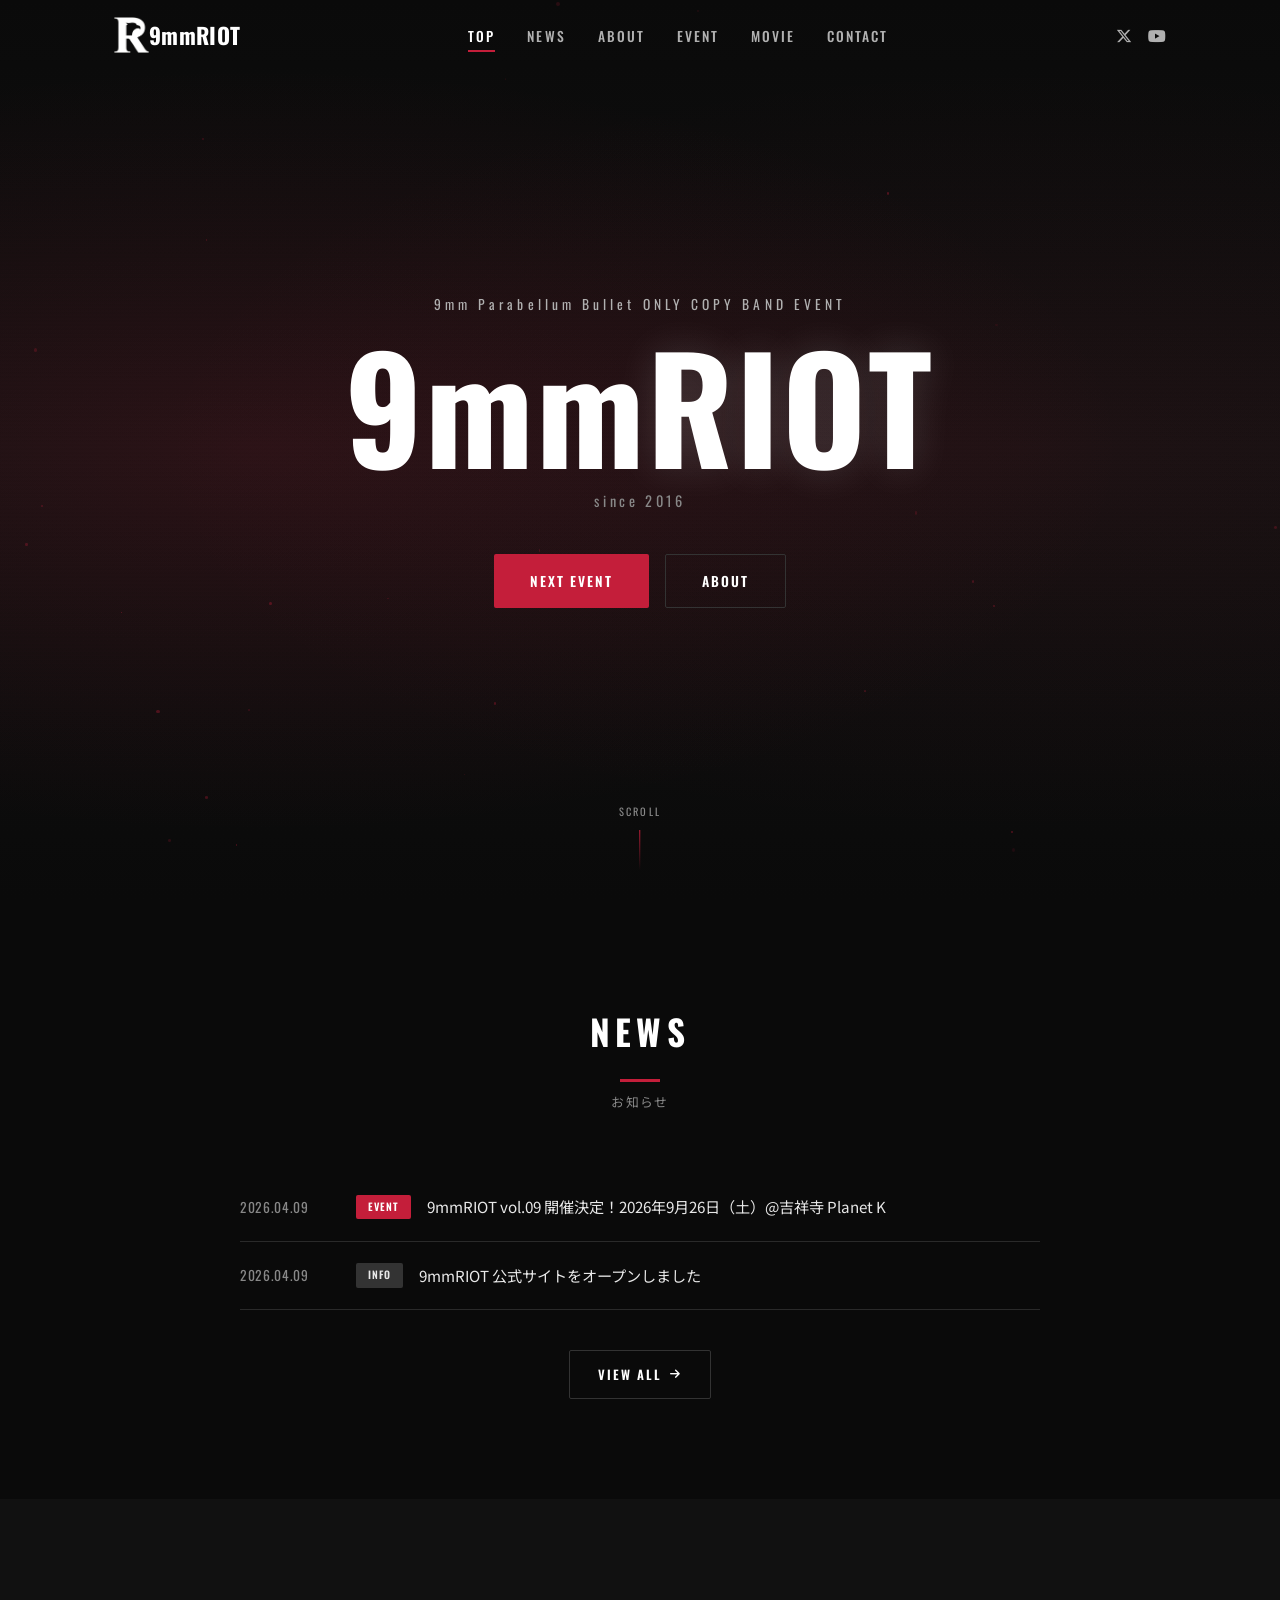
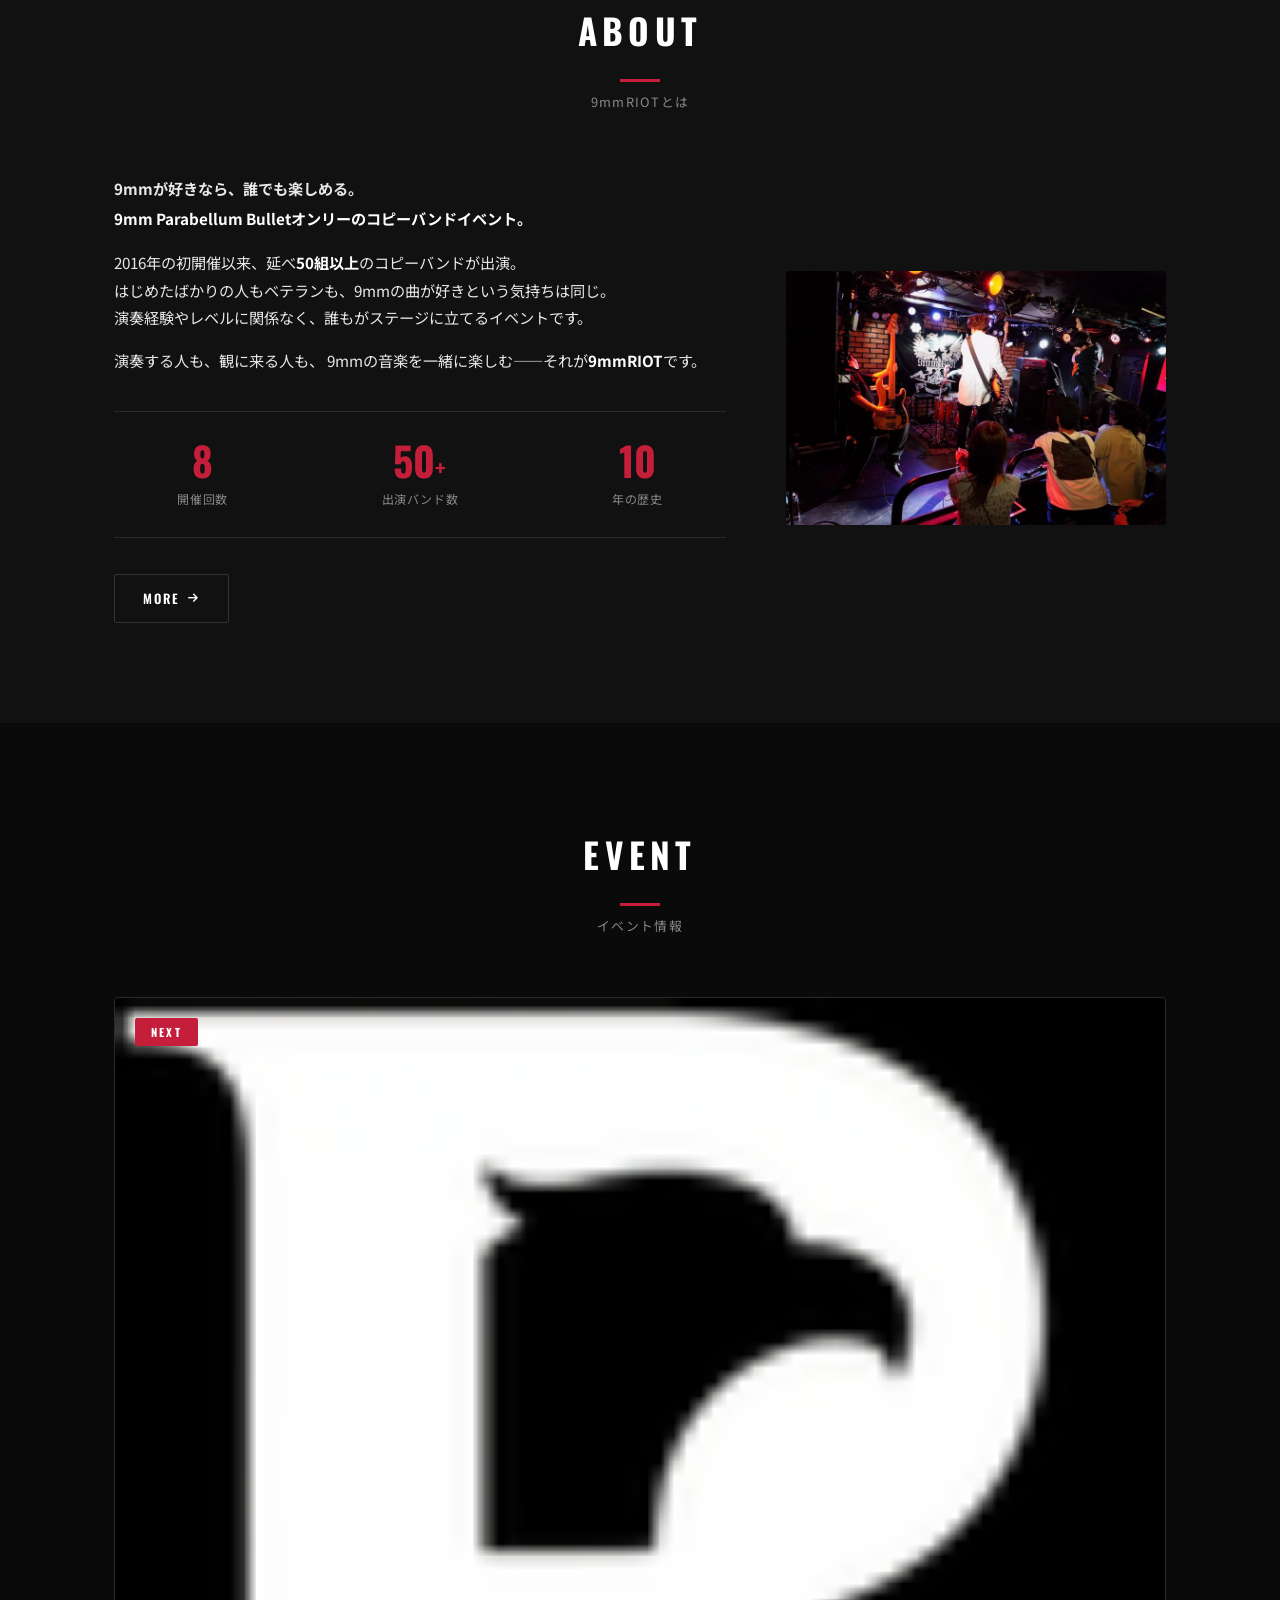
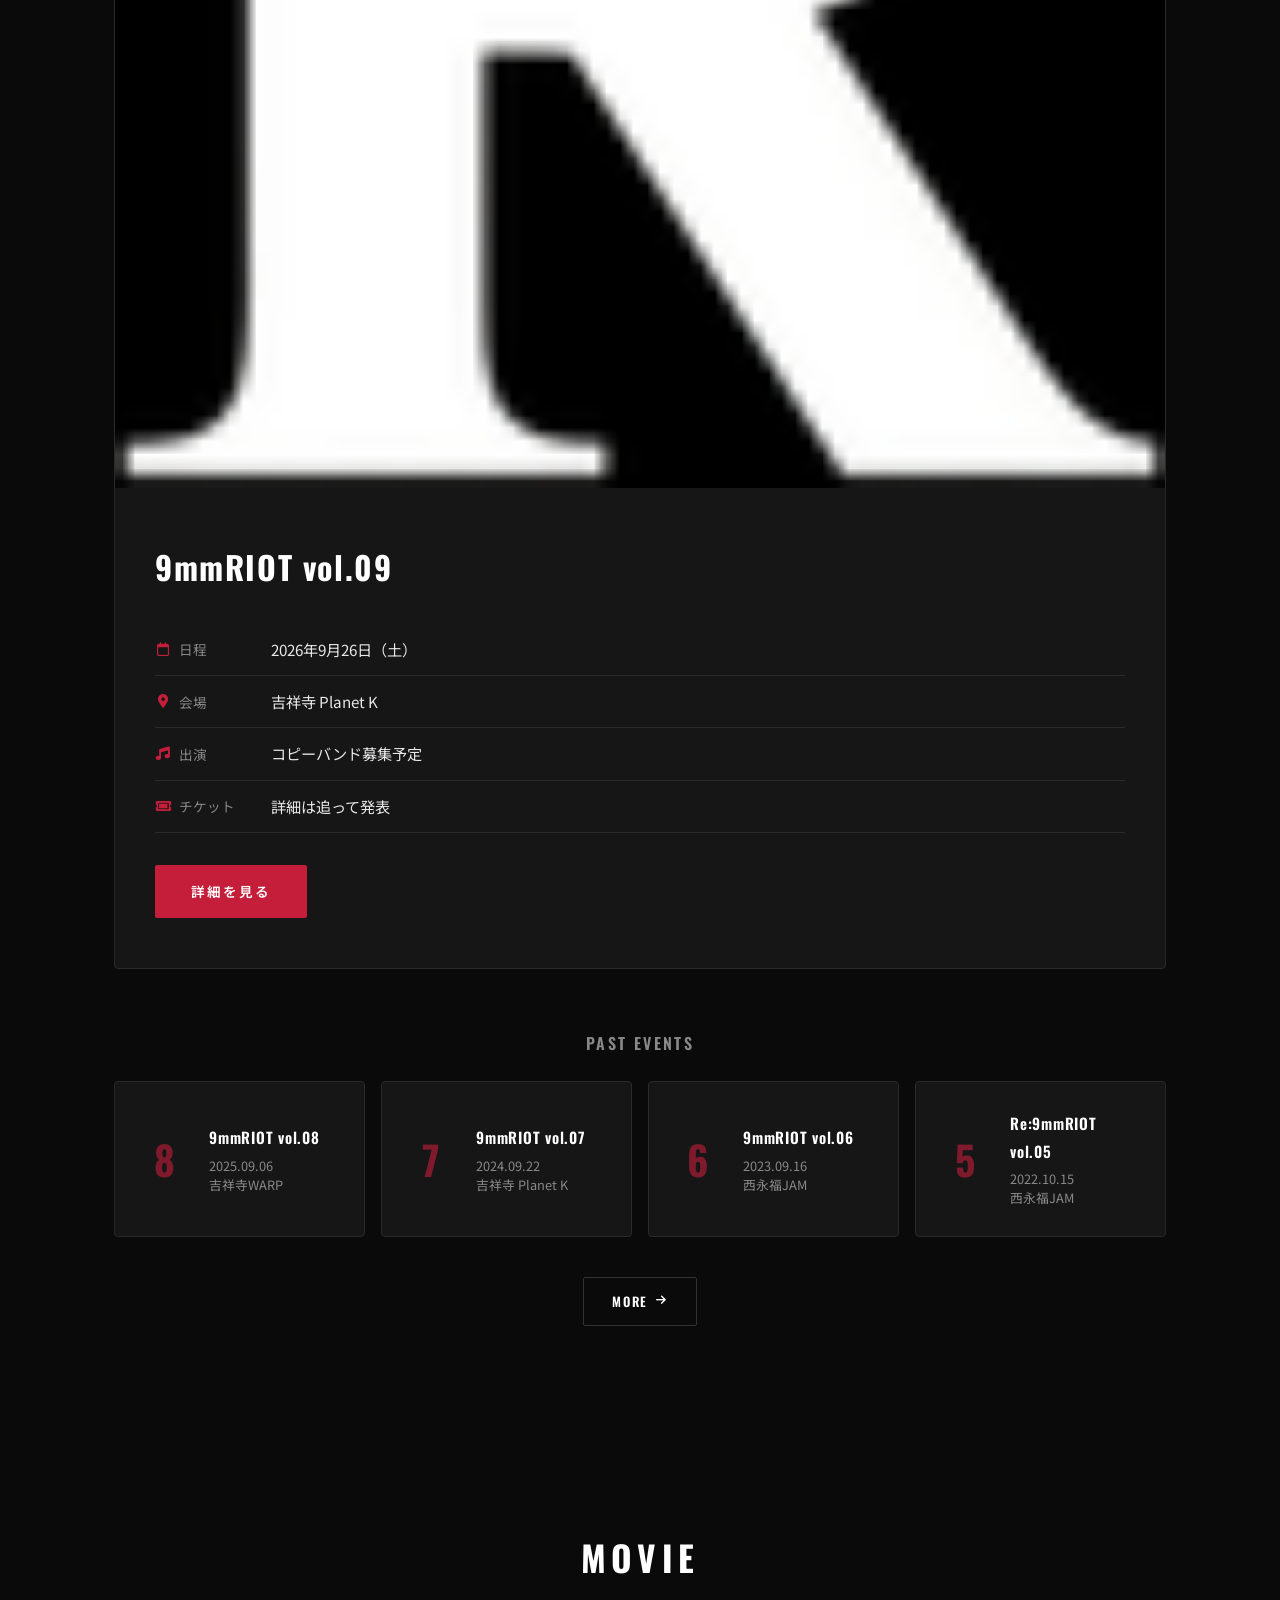
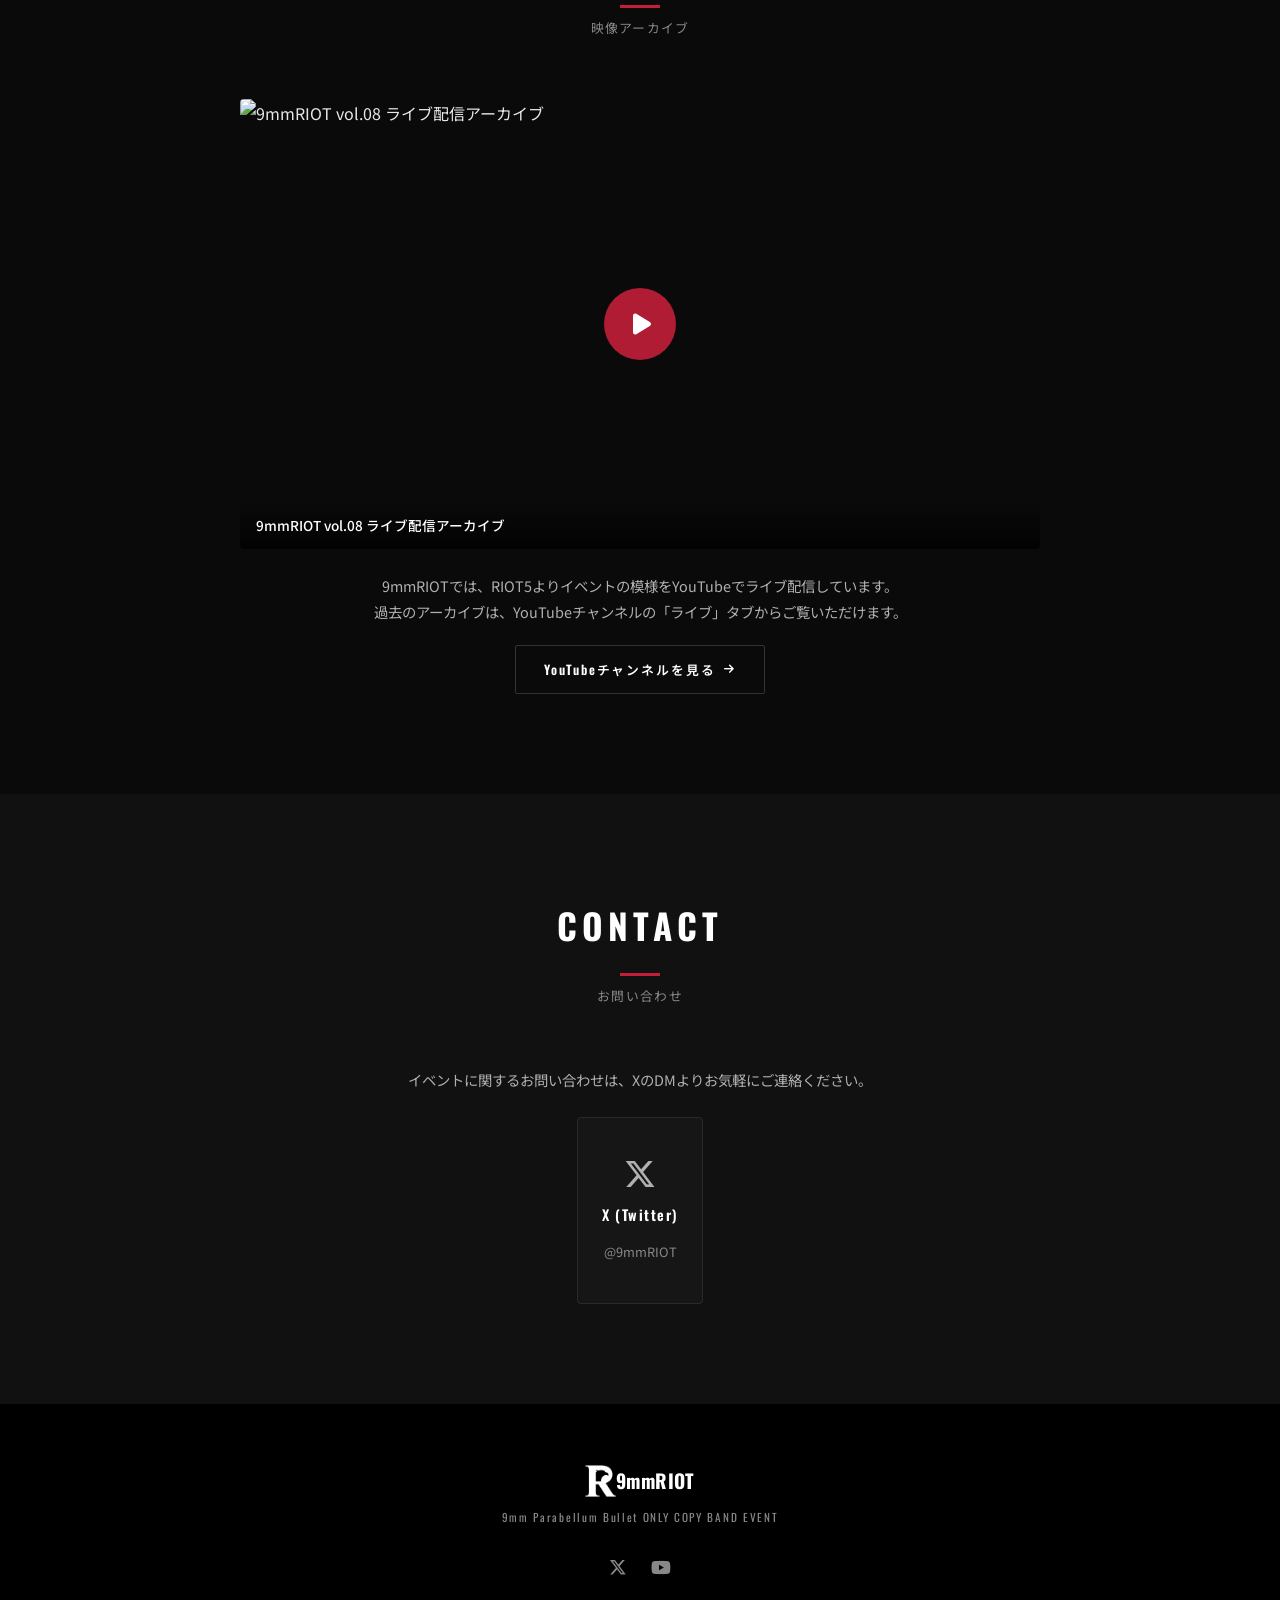
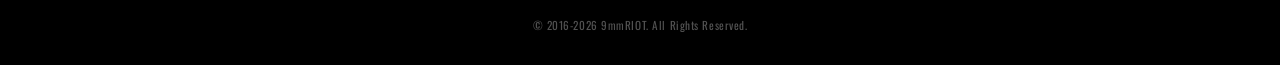
==== index.html @ 0c7cc7f4 "スマホ表示修正・テキスト修正 - フッター: スマホ時のサイズ縮小 - ABOUT: 「9mmが好きなら、誰でも楽しめる。」で常に改行 - MOVIE・CONTACT: スマホ時テキスト左寄せ - H" ====
<!DOCTYPE html>
<html lang="ja">
<head>
  <meta charset="UTF-8">
  <meta name="viewport" content="width=device-width, initial-scale=1.0">
  <title>9mmRIOT - 9mm Parabellum Bullet ONLY COPY BAND EVENT</title>
  <meta name="description" content="9mmRIOT - 9mm Parabellum Bulletオンリーのコピーバンドイベント。2016年より継続開催、延べ50組以上が出演。">
  <link rel="icon" href="favicon.svg" type="image/svg+xml">
  <link rel="icon" href="images/logo.png" type="image/png">
  <link rel="apple-touch-icon" href="images/logo.png">
  <link rel="preconnect" href="https://fonts.googleapis.com">
  <link rel="preconnect" href="https://fonts.gstatic.com" crossorigin>
  <link href="https://fonts.googleapis.com/css2?family=Noto+Sans+JP:wght@400;500;700;900&family=Oswald:wght@400;500;600;700&display=swap" rel="stylesheet">
  <link rel="stylesheet" href="https://cdnjs.cloudflare.com/ajax/libs/font-awesome/6.5.1/css/all.min.css">
  <link rel="stylesheet" href="CSS/style.css">
</head>
<body>

  <!-- ========== HEADER / NAVIGATION ========== -->
  <header class="site-header" id="header">
    <div class="header-inner">
      <a href="index.html" class="site-logo">
        <img src="images/logo.png" alt="9mmRIOT" class="logo-img">
        <span class="logo-text"><span class="logo-9mm">9mm</span><span class="logo-riot">RIOT</span></span>
      </a>
      <nav class="global-nav" id="globalNav">
        <ul class="nav-list">
          <li><a href="#hero" class="nav-link">TOP</a></li>
          <li><a href="pages/news.html" class="nav-link">NEWS</a></li>
          <li><a href="pages/about.html" class="nav-link">ABOUT</a></li>
          <li><a href="pages/event.html" class="nav-link">EVENT</a></li>
          <li><a href="#movie" class="nav-link">MOVIE</a></li>
          <li><a href="#contact" class="nav-link">CONTACT</a></li>
        </ul>
      </nav>
      <div class="header-sns">
        <a href="https://x.com/9mmRIOT" target="_blank" rel="noopener" aria-label="X (Twitter)"><i class="fa-brands fa-x-twitter"></i></a>
        <a href="https://www.youtube.com/channel/UCzkWViUs8ESkLUqMBKte0iw" target="_blank" rel="noopener" aria-label="YouTube"><i class="fa-brands fa-youtube"></i></a>
      </div>
      <button class="hamburger" id="hamburger" aria-label="メニューを開く">
        <span></span><span></span><span></span>
      </button>
    </div>
  </header>

  <!-- ========== HERO SECTION ========== -->
  <section class="hero" id="hero">
    <div class="hero-overlay"></div>
    <div class="hero-particles" id="heroParticles"></div>
    <div class="hero-content">
      <p class="hero-sub">9mm Parabellum Bullet ONLY COPY BAND EVENT</p>
      <h1 class="hero-title">
        <span class="hero-title-9mm">9mm</span><span class="hero-title-riot">RIOT</span>
      </h1>
      <p class="hero-since">since 2016</p>
      <div class="hero-cta">
        <a href="#event" class="btn btn-primary">NEXT EVENT</a>
        <a href="#about" class="btn btn-outline">ABOUT</a>
      </div>
    </div>
    <div class="hero-scroll">
      <span>SCROLL</span>
      <div class="hero-scroll-line"></div>
    </div>
  </section>

  <!-- ========== NEWS SECTION ========== -->
  <section class="section section-news" id="news">
    <div class="container">
      <div class="section-header">
        <h2 class="section-title" data-en="NEWS">NEWS</h2>
        <p class="section-subtitle">お知らせ</p>
      </div>
      <ul class="news-list" id="newsListTop">
        <!-- news.json から自動読み込み（最新3件）。fetch失敗時は以下のHTMLがそのまま表示される -->
        <li class="news-item is-visible" data-category="event">
          <span class="news-date">2026.04.09</span>
          <span class="news-tag tag-event">EVENT</span>
          <a href="pages/event.html" class="news-link">9mmRIOT vol.09 開催決定！2026年9月26日（土）@吉祥寺 Planet K</a>
        </li>
        <li class="news-item is-visible" data-category="info">
          <span class="news-date">2026.04.09</span>
          <span class="news-tag tag-info">INFO</span>
          <span class="news-link">9mmRIOT 公式サイトをオープンしました</span>
        </li>
      </ul>
      <div class="section-more">
        <a href="pages/news.html" class="btn btn-more">VIEW ALL <i class="fa-solid fa-arrow-right"></i></a>
      </div>
    </div>
  </section>

  <!-- ========== ABOUT SECTION ========== -->
  <section class="section section-about" id="about">
    <div class="container">
      <div class="section-header">
        <h2 class="section-title" data-en="ABOUT">ABOUT</h2>
        <p class="section-subtitle">9mmRIOTとは</p>
      </div>
      <div class="about-content" data-aos="fade-up">
        <div class="about-text">
          <p class="about-lead">
            9mmが好きなら、誰でも楽しめる。<br>
            <strong>9mm Parabellum Bulletオンリーのコピーバンドイベント。</strong>
          </p>
          <p>
            2016年の初開催以来、延べ<strong>50組以上</strong>のコピーバンドが出演。<br>
            はじめたばかりの人もベテランも、9mmの曲が好きという気持ちは同じ。<br>
            演奏経験やレベルに関係なく、誰もがステージに立てるイベントです。
          </p>
          <p>
            演奏する人も、観に来る人も、
            9mmの音楽を一緒に楽しむ——それが<strong>9mmRIOT</strong>です。
          </p>
          <div class="about-stats">
            <div class="stat-item">
              <div class="stat-value">
                <span class="stat-number" data-count="8">0</span>
              </div>
              <span class="stat-label">開催回数</span>
            </div>
            <div class="stat-item">
              <div class="stat-value">
                <span class="stat-number" data-count="50">0</span>
                <span class="stat-suffix">+</span>
              </div>
              <span class="stat-label">出演バンド数</span>
            </div>
            <div class="stat-item">
              <div class="stat-value">
                <span class="stat-number" data-count="10">0</span>
              </div>
              <span class="stat-label">年の歴史</span>
            </div>
          </div>
          <a href="pages/about.html" class="btn btn-more">MORE <i class="fa-solid fa-arrow-right"></i></a>
        </div>
        <div class="about-image">
          <img src="images/hero-photo.jpg" alt="9mmRIOT ライブ写真" style="width:100%; border-radius:2px;">
        </div>
      </div>
    </div>
  </section>

  <!-- ========== EVENT SECTION ========== -->
  <section class="section section-event" id="event">
    <div class="container">
      <div class="section-header">
        <h2 class="section-title" data-en="EVENT">EVENT</h2>
        <p class="section-subtitle">イベント情報</p>
      </div>

      <!-- NEXT EVENT Card -->
      <div class="event-card event-card-next" data-aos="fade-up">
        <div class="event-card-badge">NEXT</div>
        <div class="event-card-inner">
          <div class="event-card-visual">
            <!-- フライヤー完成後に riot9-flyer.jpg を差し替え -->
            <img src="images/flyers/riot9-flyer.jpg" alt="9mmRIOT vol.09 フライヤー" class="event-card-flyer-img">
          </div>
          <div class="event-card-info">
            <h3 class="event-card-title">9mmRIOT vol.09</h3>
            <dl class="event-card-meta">
              <div class="meta-row">
                <dt><i class="fa-regular fa-calendar"></i> 日程</dt>
                <dd>2026年9月26日（土）</dd>
              </div>
              <div class="meta-row">
                <dt><i class="fa-solid fa-location-dot"></i> 会場</dt>
                <dd>吉祥寺 Planet K</dd>
              </div>
              <div class="meta-row">
                <dt><i class="fa-solid fa-music"></i> 出演</dt>
                <dd>コピーバンド募集予定</dd>
              </div>
              <div class="meta-row">
                <dt><i class="fa-solid fa-ticket"></i> チケット</dt>
                <dd>詳細は追って発表</dd>
              </div>
            </dl>
            <a href="pages/event.html" class="btn btn-primary">詳細を見る</a>
          </div>
        </div>
      </div>

      <!-- PAST EVENTS -->
      <h3 class="past-events-heading">PAST EVENTS</h3>
      <div class="past-events-grid">
        <a href="pages/riot8.html" class="past-event-card" data-aos="fade-up" data-aos-delay="0">
          <div class="past-event-number">8</div>
          <div class="past-event-info">
            <h4>9mmRIOT vol.08</h4>
            <p class="past-event-date">2025.09.06</p>
            <p class="past-event-venue">吉祥寺WARP</p>
          </div>
        </a>
        <a href="pages/riot7.html" class="past-event-card" data-aos="fade-up" data-aos-delay="100">
          <div class="past-event-number">7</div>
          <div class="past-event-info">
            <h4>9mmRIOT vol.07</h4>
            <p class="past-event-date">2024.09.22</p>
            <p class="past-event-venue">吉祥寺 Planet K</p>
          </div>
        </a>
        <a href="pages/riot6.html" class="past-event-card" data-aos="fade-up" data-aos-delay="200">
          <div class="past-event-number">6</div>
          <div class="past-event-info">
            <h4>9mmRIOT vol.06</h4>
            <p class="past-event-date">2023.09.16</p>
            <p class="past-event-venue">西永福JAM</p>
          </div>
        </a>
        <a href="pages/riot5.html" class="past-event-card" data-aos="fade-up" data-aos-delay="300">
          <div class="past-event-number">5</div>
          <div class="past-event-info">
            <h4>Re:9mmRIOT vol.05</h4>
            <p class="past-event-date">2022.10.15</p>
            <p class="past-event-venue">西永福JAM</p>
          </div>
        </a>
      </div>
      <div class="section-more">
        <a href="pages/event.html" class="btn btn-more">MORE <i class="fa-solid fa-arrow-right"></i></a>
      </div>
    </div>
  </section>

  <!-- ========== MOVIE SECTION ========== -->
  <section class="section section-movie" id="movie">
    <div class="container">
      <div class="section-header">
        <h2 class="section-title" data-en="MOVIE">MOVIE</h2>
        <p class="section-subtitle">映像アーカイブ</p>
      </div>
      <div class="movie-content" data-aos="fade-up">
        <div class="movie-embed">
          <a href="https://www.youtube.com/watch?v=ZXG1sieyGQA" target="_blank" rel="noopener" class="movie-thumbnail-link">
            <img src="https://img.youtube.com/vi/ZXG1sieyGQA/maxresdefault.jpg" alt="9mmRIOT vol.08 ライブ配信アーカイブ" class="movie-thumbnail-img">
            <div class="movie-play-btn"><i class="fa-solid fa-play"></i></div>
            <span class="movie-thumbnail-title">9mmRIOT vol.08 ライブ配信アーカイブ</span>
          </a>
        </div>
        <div class="movie-description">
          <p>9mmRIOTでは、RIOT5よりイベントの模様をYouTubeでライブ配信しています。<br>
          過去のアーカイブは、YouTubeチャンネルの「ライブ」タブからご覧いただけます。</p>
          <a href="https://www.youtube.com/channel/UCzkWViUs8ESkLUqMBKte0iw" target="_blank" rel="noopener" class="btn btn-more">
            YouTubeチャンネルを見る <i class="fa-solid fa-arrow-right"></i>
          </a>
        </div>
      </div>
    </div>
  </section>

  <!-- ========== CONTACT SECTION ========== -->
  <section class="section section-contact" id="contact">
    <div class="container">
      <div class="section-header">
        <h2 class="section-title" data-en="CONTACT">CONTACT</h2>
        <p class="section-subtitle">お問い合わせ</p>
      </div>
      <div class="contact-content" data-aos="fade-up">
        <p class="contact-description">イベントに関するお問い合わせは、XのDMよりお気軽にご連絡ください。</p>
        <div class="contact-sns-links">
          <a href="https://x.com/9mmRIOT" target="_blank" rel="noopener" class="contact-sns-card">
            <i class="fa-brands fa-x-twitter"></i>
            <span class="contact-sns-name">X (Twitter)</span>
            <span class="contact-sns-id">@9mmRIOT</span>
          </a>
        </div>
      </div>
    </div>
  </section>

  <!-- ========== FOOTER ========== -->
  <footer class="site-footer">
    <div class="footer-inner">
      <div class="footer-logo">
        <img src="images/logo.png" alt="9mmRIOT" class="logo-img">
        <span class="logo-text"><span class="logo-9mm">9mm</span><span class="logo-riot">RIOT</span></span>
      </div>
      <p class="footer-desc">9mm Parabellum Bullet ONLY COPY BAND EVENT</p>
      <div class="footer-sns">
        <a href="https://x.com/9mmRIOT" target="_blank" rel="noopener" aria-label="X (Twitter)"><i class="fa-brands fa-x-twitter"></i></a>
        <a href="https://www.youtube.com/channel/UCzkWViUs8ESkLUqMBKte0iw" target="_blank" rel="noopener" aria-label="YouTube"><i class="fa-brands fa-youtube"></i></a>
      </div>
      <p class="footer-copy">&copy; 2016-2026 9mmRIOT. All Rights Reserved.</p>
    </div>
  </footer>

  <!-- Back to Top -->
  <a href="#hero" class="back-to-top" id="backToTop" aria-label="ページトップへ戻る">
    <i class="fa-solid fa-angle-up"></i>
  </a>

  <script src="JS/main.js"></script>
</body>
</html>
---- CSS/style.css ----
/* ============================================================
   9mmRIOT - Official Website Stylesheet
   Design: Dark rock aesthetic with red accents
   Reference: 9mm.jp (clean, professional band site)
   ============================================================ */

/* ---------- CSS Custom Properties ---------- */
:root {
  /* Colors */
  --color-bg: #0a0a0a;
  --color-bg-section: #111111;
  --color-bg-alt: #1a1a1a;
  --color-bg-card: #161616;
  --color-text: #e8e8e8;
  --color-text-muted: #b0b0b0;
  --color-text-dim: #888888;
  --color-white: #ffffff;
  --color-black: #000000;
  --color-accent: #c41e3a;
  --color-accent-hover: #e02040;
  --color-accent-dark: #8b1528;
  --color-border: #2a2a2a;
  --color-border-light: #333333;

  /* Typography */
  --font-ja: 'Noto Sans JP', 'Hiragino Kaku Gothic ProN', 'Yu Gothic', sans-serif;
  --font-en: 'Oswald', 'Noto Sans JP', sans-serif;

  /* Spacing */
  --section-padding: 100px;
  --container-width: 1100px;

  /* Transitions */
  --transition-fast: 0.2s ease;
  --transition-base: 0.3s ease;
  --transition-slow: 0.6s ease;

  /* Header */
  --header-height: 70px;
}

/* ---------- Reset & Base ---------- */
*,
*::before,
*::after {
  margin: 0;
  padding: 0;
  box-sizing: border-box;
}

html {
  scroll-behavior: smooth;
  font-size: 16px;
  -webkit-text-size-adjust: 100%;
}

body {
  font-family: var(--font-ja);
  background-color: var(--color-bg);
  color: var(--color-text);
  line-height: 1.8;
  overflow-x: hidden;
  -webkit-font-smoothing: antialiased;
  -moz-osx-font-smoothing: grayscale;
  opacity: 0;
  transition: opacity 0.15s ease;
}

body.is-loaded {
  opacity: 1;
}

a {
  color: inherit;
  text-decoration: none;
  transition: color var(--transition-fast);
}

img {
  max-width: 100%;
  height: auto;
  vertical-align: middle;
}

ul, ol {
  list-style: none;
}

.container {
  max-width: var(--container-width);
  margin: 0 auto;
  padding: 0 24px;
}

.pc-only {
  display: inline;
}

/* ---------- Selection ---------- */
::selection {
  background-color: var(--color-accent);
  color: var(--color-white);
}

/* ---------- Scrollbar ---------- */
::-webkit-scrollbar {
  width: 8px;
}
::-webkit-scrollbar-track {
  background: var(--color-bg);
}
::-webkit-scrollbar-thumb {
  background: var(--color-border-light);
  border-radius: 4px;
}
::-webkit-scrollbar-thumb:hover {
  background: var(--color-accent);
}

/* ============================================================
   HEADER
   ============================================================ */
.site-header {
  position: fixed;
  top: 0;
  left: 0;
  width: 100%;
  height: var(--header-height);
  z-index: 1000;
  transition: background-color var(--transition-base), box-shadow var(--transition-base);
}

.site-header.scrolled {
  background-color: rgba(10, 10, 10, 0.95);
  backdrop-filter: blur(10px);
  box-shadow: 0 1px 20px rgba(0, 0, 0, 0.5);
}

.header-inner {
  max-width: var(--container-width);
  margin: 0 auto;
  padding: 0 24px;
  height: 100%;
  display: flex;
  align-items: center;
  justify-content: space-between;
}

/* Logo */
.site-logo {
  display: flex;
  align-items: center;
  gap: 0;
  z-index: 1001;
}

.logo-text {
  font-family: var(--font-en);
  font-size: 1.4rem;
  font-weight: 700;
  letter-spacing: 0.02em;
  display: flex;
  align-items: baseline;
}

.logo-9mm {
  color: var(--color-white);
}

.logo-riot {
  color: var(--color-white);
  font-weight: 900;
}

.logo-img {
  height: 36px;
  width: auto;
  display: block;
}

/* Navigation */
.global-nav {
  flex: 1;
  display: flex;
  justify-content: center;
}

.nav-list {
  display: flex;
  gap: 32px;
}

.nav-link {
  font-family: var(--font-en);
  font-size: 0.85rem;
  font-weight: 500;
  letter-spacing: 0.15em;
  color: var(--color-text-muted);
  position: relative;
  padding: 4px 0;
}

.nav-link::after {
  content: '';
  position: absolute;
  bottom: -2px;
  left: 0;
  width: 0;
  height: 2px;
  background-color: var(--color-accent);
  transition: width var(--transition-base);
}

.nav-link:hover,
.nav-link.active {
  color: var(--color-white);
}

.nav-link:hover::after,
.nav-link.active::after {
  width: 100%;
}

/* Header SNS */
.header-sns {
  display: flex;
  gap: 16px;
}

.header-sns a {
  color: var(--color-text-muted);
  font-size: 1rem;
  transition: color var(--transition-fast);
}

.header-sns a:hover {
  color: var(--color-accent);
}

/* Hamburger */
.hamburger {
  display: none;
  background: none;
  border: none;
  cursor: pointer;
  width: 30px;
  height: 20px;
  position: relative;
  z-index: 1001;
}

.hamburger span {
  display: block;
  width: 100%;
  height: 2px;
  background-color: var(--color-white);
  position: absolute;
  left: 0;
  transition: var(--transition-base);
}

.hamburger span:nth-child(1) { top: 0; }
.hamburger span:nth-child(2) { top: 50%; transform: translateY(-50%); }
.hamburger span:nth-child(3) { bottom: 0; }

.hamburger.active span:nth-child(1) {
  top: 50%;
  transform: translateY(-50%) rotate(45deg);
}

.hamburger.active span:nth-child(2) {
  opacity: 0;
}

.hamburger.active span:nth-child(3) {
  bottom: 50%;
  transform: translateY(50%) rotate(-45deg);
}

/* ============================================================
   HERO
   ============================================================ */
.hero {
  position: relative;
  height: 100vh;
  min-height: 600px;
  display: flex;
  align-items: center;
  justify-content: center;
  overflow: hidden;
  background:
    radial-gradient(ellipse at 20% 50%, rgba(196, 30, 58, 0.15) 0%, transparent 60%),
    radial-gradient(ellipse at 80% 50%, rgba(196, 30, 58, 0.08) 0%, transparent 60%),
    linear-gradient(180deg, #0a0a0a 0%, #111 50%, #0a0a0a 100%);
}

.hero-overlay {
  position: absolute;
  inset: 0;
  background:
    repeating-linear-gradient(
      0deg,
      transparent,
      transparent 2px,
      rgba(0, 0, 0, 0.03) 2px,
      rgba(0, 0, 0, 0.03) 4px
    );
  pointer-events: none;
}

.hero-particles {
  position: absolute;
  inset: 0;
  pointer-events: none;
}

.hero-content {
  text-align: center;
  z-index: 1;
  animation: heroFadeIn 1.2s ease-out;
}

@keyframes heroFadeIn {
  from {
    opacity: 0;
    transform: translateY(30px);
  }
  to {
    opacity: 1;
    transform: translateY(0);
  }
}

.hero-sub {
  font-family: var(--font-en);
  font-size: 0.85rem;
  letter-spacing: 0.3em;
  color: var(--color-text-muted);
  margin-bottom: 16px;
  font-weight: 400;
}

.hero-title {
  font-family: var(--font-en);
  font-size: clamp(4rem, 12vw, 9rem);
  font-weight: 900;
  line-height: 1;
  letter-spacing: 0.02em;
  margin-bottom: 12px;
}

.hero-title-9mm {
  color: var(--color-white);
}

.hero-title-riot {
  color: var(--color-white);
  text-shadow: 0 0 40px rgba(255, 255, 255, 0.15);
}

.hero-since {
  font-family: var(--font-en);
  font-size: 0.9rem;
  letter-spacing: 0.25em;
  color: var(--color-text-dim);
  margin-bottom: 40px;
}

.hero-cta {
  display: flex;
  gap: 16px;
  justify-content: center;
}

/* Hero scroll indicator */
.hero-scroll {
  position: absolute;
  bottom: 30px;
  left: 50%;
  transform: translateX(-50%);
  display: flex;
  flex-direction: column;
  align-items: center;
  gap: 8px;
  z-index: 1;
}

.hero-scroll span {
  font-family: var(--font-en);
  font-size: 0.65rem;
  letter-spacing: 0.2em;
  color: var(--color-text-dim);
}

.hero-scroll-line {
  width: 1px;
  height: 40px;
  background: linear-gradient(to bottom, var(--color-accent), transparent);
  animation: scrollLine 2s ease-in-out infinite;
}

@keyframes scrollLine {
  0% { transform: scaleY(0); transform-origin: top; }
  50% { transform: scaleY(1); transform-origin: top; }
  51% { transform: scaleY(1); transform-origin: bottom; }
  100% { transform: scaleY(0); transform-origin: bottom; }
}

/* ============================================================
   BUTTONS
   ============================================================ */
.btn {
  display: inline-flex;
  align-items: center;
  gap: 8px;
  font-family: var(--font-en);
  font-size: 0.85rem;
  font-weight: 600;
  letter-spacing: 0.15em;
  padding: 14px 36px;
  border-radius: 2px;
  transition: all var(--transition-base);
  cursor: pointer;
  border: none;
}

.btn-primary {
  background-color: var(--color-accent);
  color: var(--color-white);
}

.btn-primary:hover {
  background-color: var(--color-accent-hover);
  transform: translateY(-2px);
  box-shadow: 0 4px 20px rgba(196, 30, 58, 0.4);
}

.btn-outline {
  background: transparent;
  color: var(--color-white);
  border: 1px solid var(--color-border-light);
}

.btn-outline:hover {
  border-color: var(--color-accent);
  color: var(--color-accent);
  transform: translateY(-2px);
}

.btn-more {
  background: transparent;
  color: var(--color-white);
  padding: 12px 28px;
  border: 1px solid var(--color-border-light);
  border-radius: 2px;
  font-size: 0.8rem;
}

.btn-more:hover {
  color: var(--color-accent);
  border-color: var(--color-accent);
  transform: translateY(-2px);
}

.btn-more i {
  font-size: 0.7rem;
  transition: transform var(--transition-base);
}

.btn-more:hover i {
  transform: translateX(4px);
}

/* ============================================================
   SECTIONS (Common)
   ============================================================ */
.section {
  padding: var(--section-padding) 0;
}

.section-news,
.section-event,
.section-movie {
  background-color: var(--color-bg);
}

.section-about,
.section-contact {
  background-color: var(--color-bg-section);
}

.section-header {
  text-align: center;
  margin-bottom: 60px;
}

.section-title {
  font-family: var(--font-en);
  font-size: 2.2rem;
  font-weight: 700;
  letter-spacing: 0.15em;
  color: var(--color-white);
  position: relative;
  display: inline-block;
}

.section-title::after {
  content: '';
  display: block;
  width: 40px;
  height: 3px;
  background-color: var(--color-accent);
  margin: 16px auto 0;
}

.section-subtitle {
  font-size: 0.8rem;
  color: var(--color-text-dim);
  margin-top: 8px;
  letter-spacing: 0.1em;
}

.section-more {
  text-align: center;
  margin-top: 40px;
}

/* ============================================================
   NEWS SECTION
   ============================================================ */
.news-list {
  max-width: 800px;
  margin: 0 auto;
}

.news-item {
  display: flex;
  align-items: center;
  gap: 16px;
  padding: 20px 0;
  border-bottom: 1px solid var(--color-border);
  opacity: 0;
  transform: translateY(20px);
  transition: opacity 0.6s ease, transform 0.6s ease;
}

.news-item.is-visible {
  opacity: 1;
  transform: translateY(0);
}

.news-date {
  font-family: var(--font-en);
  font-size: 0.85rem;
  color: var(--color-text-dim);
  letter-spacing: 0.05em;
  flex-shrink: 0;
  width: 100px;
}

.news-tag {
  font-family: var(--font-en);
  font-size: 0.65rem;
  font-weight: 600;
  letter-spacing: 0.1em;
  padding: 3px 12px;
  border-radius: 2px;
  flex-shrink: 0;
}

.tag-event {
  background-color: var(--color-accent);
  color: var(--color-white);
}

.tag-info {
  background-color: var(--color-border-light);
  color: var(--color-text);
}

.tag-entry {
  background-color: #2d6a4f;
  color: var(--color-white);
}

.tag-media {
  background-color: #4a4e91;
  color: var(--color-white);
}

.news-link {
  font-size: 0.95rem;
  flex: 1;
}

.news-link:hover {
  color: var(--color-accent);
}

/* ============================================================
   ABOUT SECTION
   ============================================================ */
.about-content {
  display: flex;
  gap: 60px;
  align-items: center;
  opacity: 0;
  transform: translateY(30px);
  transition: opacity 0.8s ease, transform 0.8s ease;
}

.about-content.is-visible {
  opacity: 1;
  transform: translateY(0);
}

.about-text {
  flex: 1;
}

.about-lead {
  font-size: 1.2rem;
  font-weight: 700;
  margin-bottom: 20px;
  line-height: 2;
  color: var(--color-white);
}

.about-text p {
  margin-bottom: 16px;
  font-size: 0.95rem;
  color: var(--color-text);
}

.about-text strong {
  color: var(--color-white);
}

.about-stats {
  display: flex;
  gap: 40px;
  margin: 36px 0;
  padding: 28px 0;
  border-top: 1px solid var(--color-border);
  border-bottom: 1px solid var(--color-border);
}

.stat-item {
  text-align: center;
  flex: 1;
}

.stat-value {
  display: flex;
  align-items: baseline;
  justify-content: center;
  height: 2.5rem;
}

.stat-number {
  font-family: var(--font-en);
  font-size: 2.5rem;
  font-weight: 700;
  color: var(--color-accent);
  line-height: 1;
}

.stat-suffix {
  font-family: var(--font-en);
  font-size: 1.5rem;
  font-weight: 700;
  color: var(--color-accent);
}

.stat-label {
  display: block;
  font-size: 0.75rem;
  color: var(--color-text-dim);
  margin-top: 8px;
  letter-spacing: 0.05em;
}

.about-image {
  flex: 0 0 380px;
}

.about-image-placeholder {
  width: 100%;
  aspect-ratio: 4 / 3;
  background:
    linear-gradient(135deg, var(--color-bg-alt) 0%, var(--color-bg-card) 100%);
  border: 1px solid var(--color-border);
  display: flex;
  flex-direction: column;
  align-items: center;
  justify-content: center;
  gap: 12px;
  color: var(--color-text-dim);
  border-radius: 2px;
}

.about-image-placeholder i {
  font-size: 3rem;
  opacity: 0.4;
}

.about-image-placeholder span {
  font-family: var(--font-en);
  font-size: 0.75rem;
  letter-spacing: 0.15em;
  opacity: 0.5;
}

/* ============================================================
   EVENT SECTION
   ============================================================ */

/* Next Event Card */
.event-card-next {
  position: relative;
  background-color: var(--color-bg-card);
  border: 1px solid var(--color-border);
  border-radius: 4px;
  overflow: hidden;
  margin-bottom: 60px;
  opacity: 0;
  transform: translateY(30px);
  transition: opacity 0.8s ease, transform 0.8s ease;
}

.event-card-next.is-visible {
  opacity: 1;
  transform: translateY(0);
}

.event-card-badge {
  position: absolute;
  top: 20px;
  left: 20px;
  font-family: var(--font-en);
  font-size: 0.7rem;
  font-weight: 700;
  letter-spacing: 0.2em;
  background-color: var(--color-accent);
  color: var(--color-white);
  padding: 4px 16px;
  border-radius: 2px;
  z-index: 1;
}

.event-card-inner {
  display: flex;
  flex-direction: column;
}

.event-card-visual {
  width: 100%;
  position: relative;
}

.event-card-visual-placeholder {
  width: 100%;
  min-height: 200px;
  background:
    radial-gradient(circle at center, rgba(196, 30, 58, 0.2) 0%, transparent 70%),
    linear-gradient(135deg, #1a1a1a, #0d0d0d);
  display: flex;
  align-items: center;
  justify-content: center;
}

.event-number {
  font-family: var(--font-en);
  font-size: 10rem;
  font-weight: 900;
  color: rgba(196, 30, 58, 0.15);
  line-height: 1;
}

.event-card-flyer-img {
  width: 100%;
  height: 100%;
  object-fit: contain;
  background-color: var(--color-black);
}

.event-card-info {
  flex: 1;
  padding: 50px 40px;
}

.event-card-title {
  font-family: var(--font-en);
  font-size: 2rem;
  font-weight: 700;
  letter-spacing: 0.05em;
  color: var(--color-white);
  margin-bottom: 28px;
}

.event-card-meta {
  margin-bottom: 32px;
}

.meta-row {
  display: flex;
  gap: 16px;
  padding: 12px 0;
  border-bottom: 1px solid var(--color-border);
}

.meta-row dt {
  font-size: 0.85rem;
  color: var(--color-text-dim);
  flex: 0 0 100px;
  display: flex;
  align-items: center;
  gap: 8px;
}

.meta-row dt i {
  color: var(--color-accent);
  width: 16px;
  text-align: center;
}

.meta-row dd {
  font-size: 0.95rem;
  color: var(--color-text);
}

/* Past Events */
.past-events-heading {
  font-family: var(--font-en);
  font-size: 1rem;
  font-weight: 600;
  letter-spacing: 0.15em;
  color: var(--color-text-dim);
  margin-bottom: 24px;
  text-align: center;
}

.past-events-grid {
  display: grid;
  grid-template-columns: repeat(4, 1fr);
  gap: 16px;
}

.past-event-card {
  background-color: var(--color-bg-card);
  border: 1px solid var(--color-border);
  border-radius: 4px;
  padding: 28px 24px;
  display: flex;
  align-items: center;
  gap: 20px;
  transition: border-color var(--transition-base), transform var(--transition-base);
  opacity: 0;
  transform: translateY(20px);
  transition: opacity 0.6s ease, transform 0.6s ease, border-color 0.3s ease;
}

.past-event-card.is-visible {
  opacity: 1;
  transform: translateY(0);
}

a.past-event-card {
  text-decoration: none;
  cursor: pointer;
}

.past-event-card:hover {
  border-color: var(--color-accent-dark);
}

.past-event-number {
  font-family: var(--font-en);
  font-size: 2.5rem;
  font-weight: 900;
  color: var(--color-accent);
  opacity: 0.6;
  line-height: 1;
  flex-shrink: 0;
  min-width: 50px;
  text-align: center;
}

.past-event-info h4 {
  font-family: var(--font-en);
  font-size: 0.95rem;
  font-weight: 600;
  letter-spacing: 0.05em;
  color: var(--color-white);
  margin-bottom: 4px;
}

.past-event-date,
.past-event-venue,
.past-event-bands {
  font-size: 0.8rem;
  color: var(--color-text-dim);
  line-height: 1.5;
}

/* ============================================================
   MOVIE SECTION
   ============================================================ */
.movie-content {
  max-width: 800px;
  margin: 0 auto;
  opacity: 0;
  transform: translateY(30px);
  transition: opacity 0.8s ease, transform 0.8s ease;
}

.movie-content.is-visible {
  opacity: 1;
  transform: translateY(0);
}

.movie-embed {
  position: relative;
  width: 100%;
  aspect-ratio: 16 / 9;
  margin-bottom: 24px;
  border-radius: 4px;
  overflow: hidden;
}

.movie-embed iframe {
  width: 100%;
  height: 100%;
  border: none;
}

.movie-thumbnail-link {
  display: block;
  position: relative;
  width: 100%;
  height: 100%;
}

.movie-thumbnail-img {
  width: 100%;
  height: 100%;
  object-fit: cover;
  display: block;
}

.movie-play-btn {
  position: absolute;
  top: 50%;
  left: 50%;
  transform: translate(-50%, -50%);
  width: 72px;
  height: 72px;
  background: rgba(196, 30, 58, 0.9);
  border-radius: 50%;
  display: flex;
  align-items: center;
  justify-content: center;
  transition: background var(--transition-base), transform var(--transition-base);
}

.movie-play-btn i {
  color: var(--color-white);
  font-size: 1.5rem;
  margin-left: 4px;
}

.movie-thumbnail-link:hover .movie-play-btn {
  background: rgba(224, 32, 64, 0.95);
  transform: translate(-50%, -50%) scale(1.1);
}

.movie-thumbnail-title {
  position: absolute;
  bottom: 0;
  left: 0;
  right: 0;
  padding: 12px 16px;
  background: linear-gradient(transparent, rgba(0, 0, 0, 0.8));
  color: var(--color-white);
  font-size: 0.85rem;
  font-weight: 500;
}

.movie-placeholder {
  width: 100%;
  height: 100%;
  background:
    linear-gradient(135deg, var(--color-bg-alt), var(--color-bg-card));
  border: 1px solid var(--color-border);
  display: flex;
  flex-direction: column;
  align-items: center;
  justify-content: center;
  gap: 12px;
  color: var(--color-text-dim);
}

.movie-placeholder i {
  font-size: 4rem;
  color: var(--color-accent);
  opacity: 0.5;
}

.movie-placeholder p {
  font-size: 0.95rem;
}

.movie-placeholder span {
  font-size: 0.75rem;
  opacity: 0.5;
}

.movie-description {
  text-align: center;
}

.movie-description p {
  font-size: 0.9rem;
  color: var(--color-text-muted);
  margin-bottom: 20px;
}

/* ============================================================
   CONTACT SECTION
   ============================================================ */
.contact-content {
  max-width: 800px;
  margin: 0 auto;
  opacity: 0;
  transform: translateY(30px);
  transition: opacity 0.8s ease, transform 0.8s ease;
}

.contact-content.is-visible {
  opacity: 1;
  transform: translateY(0);
}

.contact-description {
  text-align: center;
  font-size: 0.9rem;
  color: var(--color-text-muted);
  margin-bottom: 24px;
}

.contact-sns-links {
  display: flex;
  justify-content: center;
  gap: 20px;
}

.contact-sns-card {
  background-color: var(--color-bg-card);
  border: 1px solid var(--color-border);
  border-radius: 4px;
  padding: 40px 24px;
  text-align: center;
  display: flex;
  flex-direction: column;
  align-items: center;
  gap: 12px;
  transition: border-color var(--transition-base), transform var(--transition-base);
}

.contact-sns-card:hover {
  border-color: var(--color-accent);
  transform: translateY(-4px);
}

.contact-sns-card i {
  font-size: 2rem;
  color: var(--color-text-muted);
  transition: color var(--transition-base);
}

.contact-sns-card:hover i {
  color: var(--color-accent);
}

.contact-sns-name {
  font-family: var(--font-en);
  font-size: 0.9rem;
  font-weight: 600;
  letter-spacing: 0.1em;
  color: var(--color-white);
}

.contact-sns-id {
  font-size: 0.8rem;
  color: var(--color-text-dim);
}

/* ============================================================
   FOOTER
   ============================================================ */
.site-footer {
  background-color: var(--color-black);
  padding: 60px 0 30px;
  text-align: center;
}

.footer-inner {
  max-width: var(--container-width);
  margin: 0 auto;
  padding: 0 24px;
}

.footer-logo {
  display: flex;
  align-items: center;
  justify-content: center;
  gap: 0;
  margin-bottom: 8px;
}

.footer-logo .logo-img {
  height: 32px;
}

.footer-logo .logo-text {
  font-size: 1.2rem;
}

.footer-desc {
  font-family: var(--font-en);
  font-size: 0.7rem;
  letter-spacing: 0.15em;
  color: var(--color-text-dim);
  margin-bottom: 24px;
}

.footer-sns {
  display: flex;
  justify-content: center;
  gap: 24px;
  margin-bottom: 32px;
}

.footer-sns a {
  color: var(--color-text-dim);
  font-size: 1.1rem;
  transition: color var(--transition-fast);
}

.footer-sns a:hover {
  color: var(--color-accent);
}

.footer-copy {
  font-family: var(--font-en);
  font-size: 0.7rem;
  color: var(--color-text-dim);
  letter-spacing: 0.05em;
  opacity: 0.6;
}

/* ============================================================
   BACK TO TOP
   ============================================================ */
.back-to-top {
  position: fixed;
  bottom: 30px;
  right: 30px;
  width: 44px;
  height: 44px;
  background-color: var(--color-accent);
  color: var(--color-white);
  display: flex;
  align-items: center;
  justify-content: center;
  border-radius: 2px;
  font-size: 1rem;
  z-index: 900;
  opacity: 0;
  visibility: hidden;
  transform: translateY(10px);
  transition: all var(--transition-base);
}

.back-to-top.is-visible {
  opacity: 1;
  visibility: visible;
  transform: translateY(0);
}

.back-to-top:hover {
  background-color: var(--color-accent-hover);
  transform: translateY(-3px);
}

/* ============================================================
   SCROLL ANIMATIONS
   ============================================================ */
[data-aos="fade-up"] {
  opacity: 0;
  transform: translateY(30px);
  transition: opacity 0.7s ease, transform 0.7s ease;
}

[data-aos="fade-up"].is-visible {
  opacity: 1;
  transform: translateY(0);
}

/* ============================================================
   SUB PAGE COMMON STYLES
   ============================================================ */
.page-header {
  padding-top: calc(var(--header-height) + 60px);
  padding-bottom: 60px;
  text-align: center;
  background:
    radial-gradient(ellipse at 50% 0%, rgba(196, 30, 58, 0.1) 0%, transparent 60%),
    var(--color-bg);
}

.page-header .section-title {
  font-size: 2.5rem;
}

.page-body {
  padding: 60px 0 100px;
}

.page-body .container {
  max-width: 900px;
}

/* Breadcrumb */
.breadcrumb {
  max-width: var(--container-width);
  margin: 0 auto;
  padding: calc(var(--header-height) + 20px) 24px 0;
  font-size: 0.75rem;
  color: var(--color-text-dim);
}

.breadcrumb a {
  color: var(--color-text-dim);
}

.breadcrumb a:hover {
  color: var(--color-accent);
}

.breadcrumb span {
  margin: 0 8px;
}

/* ============================================================
   SUB PAGE: ABOUT
   ============================================================ */
.about-section {
  margin-bottom: 60px;
}

.about-section:last-child {
  margin-bottom: 0;
}

.about-section-title {
  font-family: var(--font-en);
  font-size: 1.3rem;
  font-weight: 700;
  letter-spacing: 0.15em;
  color: var(--color-white);
  margin-bottom: 32px;
  padding-bottom: 12px;
  border-bottom: 2px solid var(--color-accent);
  display: inline-block;
}

.about-page-lead {
  font-size: 1.3rem;
  font-weight: 700;
  line-height: 2.2;
  color: var(--color-white);
  margin-bottom: 28px;
}

.about-section-block p {
  font-size: 0.95rem;
  line-height: 2;
  margin-bottom: 16px;
  color: var(--color-text);
}

.about-section-block strong {
  color: var(--color-white);
}

.about-fullname {
  font-size: 0.85rem !important;
  color: var(--color-text-dim) !important;
  padding: 16px 20px;
  background-color: var(--color-bg-card);
  border: 1px solid var(--color-border);
  border-left: 3px solid var(--color-accent);
  border-radius: 0 4px 4px 0;
  line-height: 1.8 !important;
}

/* Timeline */
.timeline {
  position: relative;
  padding-left: 40px;
}

.timeline::before {
  content: '';
  position: absolute;
  left: 8px;
  top: 0;
  bottom: 0;
  width: 2px;
  background: linear-gradient(to bottom, var(--color-accent), var(--color-border));
}

.timeline-item {
  position: relative;
  margin-bottom: 36px;
  padding-left: 24px;
}

.timeline-item::before {
  content: '';
  position: absolute;
  left: -36px;
  top: 6px;
  width: 12px;
  height: 12px;
  background-color: var(--color-accent);
  border-radius: 50%;
  border: 2px solid var(--color-bg);
}

.timeline-item-next::before {
  background-color: var(--color-bg);
  border: 2px solid var(--color-accent);
  animation: pulse 2s ease-in-out infinite;
}

@keyframes pulse {
  0%, 100% { box-shadow: 0 0 0 0 rgba(196, 30, 58, 0.4); }
  50% { box-shadow: 0 0 0 8px rgba(196, 30, 58, 0); }
}

.timeline-year {
  font-family: var(--font-en);
  font-size: 0.85rem;
  font-weight: 700;
  letter-spacing: 0.1em;
  color: var(--color-accent);
  margin-bottom: 4px;
}

.timeline-content h3 {
  font-size: 1rem;
  font-weight: 700;
  color: var(--color-white);
  margin-bottom: 6px;
}

.timeline-content p {
  font-size: 0.9rem;
  color: var(--color-text-muted);
  line-height: 1.7;
}

/* Organizer */
.organizer-card {
  background-color: var(--color-bg-card);
  border: 1px solid var(--color-border);
  border-radius: 4px;
  padding: 36px;
}

.organizer-info h3 {
  font-size: 1.2rem;
  font-weight: 700;
  color: var(--color-white);
  margin-bottom: 4px;
}

.organizer-role {
  font-size: 0.8rem;
  color: var(--color-accent);
  margin-bottom: 16px;
}

.organizer-info p:last-child {
  font-size: 0.9rem;
  color: var(--color-text-muted);
  line-height: 1.8;
}

/* ============================================================
   SUB PAGE: EVENT DETAIL
   ============================================================ */
.event-detail-section {
  margin-bottom: 70px;
}

.event-detail-section:last-child {
  margin-bottom: 0;
}

.event-detail-badge {
  font-family: var(--font-en);
  font-size: 0.7rem;
  font-weight: 700;
  letter-spacing: 0.2em;
  background-color: var(--color-accent);
  color: var(--color-white);
  padding: 4px 16px;
  border-radius: 2px;
  display: inline-block;
  margin-bottom: 16px;
}

.event-detail-title {
  font-family: var(--font-en);
  font-size: 2.5rem;
  font-weight: 900;
  letter-spacing: 0.05em;
  color: var(--color-white);
  margin-bottom: 8px;
}

.event-detail-subtitle {
  font-family: var(--font-en);
  font-size: 0.8rem;
  letter-spacing: 0.15em;
  color: var(--color-text-dim);
  margin-bottom: 36px;
}

.event-detail-table {
  margin-bottom: 24px;
}

.event-detail-table table {
  width: 100%;
  border-collapse: collapse;
}

.event-detail-table th,
.event-detail-table td {
  padding: 14px 16px;
  border-bottom: 1px solid var(--color-border);
  text-align: left;
  font-size: 0.9rem;
}

.event-detail-table th {
  width: 140px;
  color: var(--color-text-dim);
  font-weight: 500;
  white-space: nowrap;
}

.event-detail-table th i {
  color: var(--color-accent);
  margin-right: 8px;
  width: 16px;
  text-align: center;
}

.event-detail-table td {
  color: var(--color-text);
}

.event-detail-note {
  background-color: var(--color-bg-card);
  border: 1px solid var(--color-border);
  border-left: 3px solid var(--color-accent);
  padding: 16px 20px;
  border-radius: 0 4px 4px 0;
  margin-bottom: 28px;
}

.event-detail-note p {
  font-size: 0.85rem;
  color: var(--color-text-muted);
}

.event-detail-note i {
  color: var(--color-accent);
  margin-right: 8px;
}

.event-detail-entry-link {
  text-align: center;
}

/* Past Event Detail */
.past-event-detail {
  background-color: var(--color-bg-card);
  border: 1px solid var(--color-border);
  border-radius: 4px;
  margin-bottom: 20px;
  overflow: hidden;
}

.past-event-detail-header {
  display: flex;
  align-items: center;
  justify-content: space-between;
  padding: 20px 24px;
  background-color: rgba(196, 30, 58, 0.05);
  border-bottom: 1px solid var(--color-border);
}

.past-event-detail-header h3 {
  font-family: var(--font-en);
  font-size: 1.2rem;
  font-weight: 700;
  color: var(--color-white);
}

.past-event-detail-date {
  font-family: var(--font-en);
  font-size: 0.85rem;
  color: var(--color-text-dim);
}

.past-event-detail-body {
  padding: 24px;
}

.past-event-summary {
  font-size: 0.9rem;
  color: var(--color-text-muted);
  line-height: 1.7;
}

/* Clickable past event card */
a.past-event-link {
  display: block;
  text-decoration: none;
  position: relative;
  transition: border-color var(--transition-base);
}

a.past-event-link:hover {
  border-color: var(--color-accent);
}

.past-event-arrow {
  position: absolute;
  right: 24px;
  top: 50%;
  transform: translateY(-50%);
  color: var(--color-text-dim);
  transition: color var(--transition-fast), transform var(--transition-fast);
}

a.past-event-link:hover .past-event-arrow {
  color: var(--color-accent);
  transform: translateY(-50%) translateX(4px);
}

/* Past event with flyer thumbnail */
a.past-event-link.has-flyer {
  display: flex;
  align-items: center;
}

.past-event-flyer-thumb {
  width: 150px;
  height: 200px;
  object-fit: cover;
  border-radius: 2px;
  flex-shrink: 0;
  border: 1px solid var(--color-border);
}

.past-event-detail-main {
  flex: 1;
  min-width: 0;
}

a.has-flyer .past-event-detail-header {
  border-bottom: none;
  padding: 0 20px;
  flex-direction: column;
  align-items: flex-start;
  gap: 0;
}

a.has-flyer .past-event-detail-header .past-event-detail-date {
  order: -1;
  margin-bottom: 2px;
}

a.has-flyer .past-event-detail-body {
  padding: 0 20px 0;
}

@media (max-width: 480px) {
  .past-event-flyer-thumb {
    width: 48px;
    height: 64px;
  }
}

.lineup-heading {
  font-size: 0.9rem;
  font-weight: 600;
  color: var(--color-white);
  margin-bottom: 12px;
  margin-top: 20px;
}

.lineup-list {
  list-style: none;
  counter-reset: lineup;
  margin-bottom: 20px;
}

.lineup-list li {
  counter-increment: lineup;
  padding: 8px 0;
  border-bottom: 1px solid var(--color-border);
  font-size: 0.9rem;
  color: var(--color-text);
}

.lineup-list li::before {
  content: counter(lineup) ". ";
  font-family: var(--font-en);
  font-weight: 600;
  color: var(--color-accent);
  margin-right: 8px;
}

.past-event-archive {
  margin-top: 16px;
}

/* ============================================================
   SUB PAGE: EVENT INDIVIDUAL (riot5.html etc.)
   ============================================================ */

/* Layout: flyer + info side by side */
.event-detail-layout {
  display: flex;
  gap: 40px;
  margin-bottom: 50px;
}

.event-flyer {
  flex: 0 0 340px;
}

.event-flyer img {
  width: 100%;
  height: auto;
  border-radius: 4px;
  border: 1px solid var(--color-border);
}

.event-flyer-placeholder {
  width: 100%;
  aspect-ratio: 3 / 4;
  background: linear-gradient(135deg, var(--color-bg-alt), var(--color-bg-card));
  border: 1px dashed var(--color-border-light);
  border-radius: 4px;
  display: flex;
  flex-direction: column;
  align-items: center;
  justify-content: center;
  gap: 8px;
  color: var(--color-text-dim);
}

.event-flyer-placeholder i {
  font-size: 2.5rem;
  opacity: 0.3;
}

.event-flyer-placeholder span {
  font-family: var(--font-en);
  font-size: 0.75rem;
  letter-spacing: 0.15em;
  opacity: 0.5;
}

.flyer-filename {
  font-size: 0.65rem !important;
  opacity: 0.3 !important;
  font-family: monospace !important;
}

.event-detail-info {
  flex: 1;
}

/* Lineup grid */
.event-lineup-section {
  margin-bottom: 50px;
}

.event-lineup-grid {
  list-style: none;
  counter-reset: lineup;
}

.event-lineup-grid li {
  counter-increment: lineup;
  padding: 12px 16px;
  border-bottom: 1px solid var(--color-border);
  font-size: 0.9rem;
  color: var(--color-text);
}

.event-lineup-grid li:last-child {
  border-bottom: none;
}

.event-lineup-grid li::before {
  content: counter(lineup) ".";
  font-family: var(--font-en);
  font-weight: 600;
  color: var(--color-accent);
  margin-right: 10px;
  display: inline-block;
  min-width: 24px;
}

/* Archive section */
.event-archive-section {
  margin-bottom: 50px;
}

.event-archive-video {
  max-width: 640px;
  aspect-ratio: 16 / 9;
  border-radius: 4px;
  overflow: hidden;
  margin-bottom: 16px;
}

.event-archive-note {
  font-size: 0.9rem;
  color: var(--color-text-muted);
  margin-bottom: 16px;
}

/* Page navigation (prev/next) */
.event-page-nav {
  display: flex;
  justify-content: space-between;
  align-items: center;
  padding-top: 40px;
  border-top: 1px solid var(--color-border);
}

.event-page-nav-link {
  font-family: var(--font-en);
  font-size: 0.85rem;
  font-weight: 500;
  letter-spacing: 0.05em;
  color: var(--color-text-muted);
  transition: color var(--transition-fast);
  display: flex;
  align-items: center;
  gap: 8px;
}

.event-page-nav-link:hover {
  color: var(--color-accent);
}

.event-page-nav-link.disabled {
  opacity: 0.3;
  pointer-events: none;
}

.event-page-nav-link.list {
  padding: 8px 20px;
  border: 1px solid var(--color-border);
  border-radius: 2px;
}

.event-page-nav-link.list:hover {
  border-color: var(--color-accent);
}

@media (max-width: 768px) {
  .event-detail-layout {
    flex-direction: column;
    gap: 24px;
  }

  .event-flyer {
    flex: none;
    max-width: 250px;
    margin: 0 auto;
  }

  .event-page-nav-link {
    font-size: 0.75rem;
  }
}

/* ============================================================
   SUB PAGE: NEWS FULL
   ============================================================ */
.news-filter {
  display: flex;
  gap: 8px;
  margin-bottom: 32px;
  flex-wrap: wrap;
}

.news-filter-btn {
  font-family: var(--font-en);
  font-size: 0.75rem;
  font-weight: 600;
  letter-spacing: 0.1em;
  padding: 8px 20px;
  border: 1px solid var(--color-border);
  background: transparent;
  color: var(--color-text-muted);
  border-radius: 2px;
  cursor: pointer;
  transition: all var(--transition-fast);
}

.news-filter-btn:hover {
  border-color: var(--color-accent);
  color: var(--color-accent);
}

.news-filter-btn.active {
  background-color: var(--color-accent);
  border-color: var(--color-accent);
  color: var(--color-white);
}

.news-list-full .news-item {
  opacity: 1;
  transform: none;
}

/* ============================================================
   SUB PAGE: ENTRY
   ============================================================ */
.entry-status {
  text-align: center;
  padding: 40px;
  background-color: var(--color-bg-card);
  border: 1px solid var(--color-border);
  border-radius: 4px;
  margin-bottom: 50px;
}

.entry-status-badge {
  font-family: var(--font-en);
  font-size: 0.75rem;
  font-weight: 700;
  letter-spacing: 0.15em;
  padding: 6px 24px;
  border-radius: 2px;
  display: inline-block;
  margin-bottom: 16px;
}

.status-preparing {
  background-color: var(--color-border-light);
  color: var(--color-text);
}

.status-open {
  background-color: #2d6a4f;
  color: var(--color-white);
}

.entry-status-sns {
  margin-top: 12px;
  font-size: 0.85rem;
  color: var(--color-text-muted);
}

.entry-status-sns a {
  color: var(--color-accent);
  font-weight: 600;
}

.entry-status-sns a:hover {
  text-decoration: underline;
}

.entry-status-sns i {
  margin-right: 4px;
}

.status-closed {
  background-color: var(--color-text-dim);
  color: var(--color-white);
}

.entry-status p {
  font-size: 0.9rem;
  color: var(--color-text-muted);
  line-height: 1.8;
}

.entry-section {
  margin-bottom: 50px;
}

/* Entry Requirements */
.entry-requirements {
  display: grid;
  gap: 16px;
}

.entry-req-item {
  display: flex;
  gap: 20px;
  padding: 24px;
  background-color: var(--color-bg-card);
  border: 1px solid var(--color-border);
  border-radius: 4px;
}

.entry-req-icon {
  flex-shrink: 0;
  width: 48px;
  height: 48px;
  display: flex;
  align-items: center;
  justify-content: center;
  background-color: rgba(196, 30, 58, 0.1);
  border-radius: 4px;
  color: var(--color-accent);
  font-size: 1.2rem;
}

.entry-req-content h3 {
  font-size: 0.95rem;
  font-weight: 700;
  color: var(--color-white);
  margin-bottom: 6px;
}

.entry-req-content p {
  font-size: 0.85rem;
  color: var(--color-text-muted);
  line-height: 1.7;
}

/* Entry Flow */
.entry-flow {
  max-width: 500px;
  margin: 0 auto;
}

.entry-flow-step {
  display: flex;
  gap: 20px;
  padding: 24px;
  background-color: var(--color-bg-card);
  border: 1px solid var(--color-border);
  border-radius: 4px;
}

.entry-flow-number {
  flex-shrink: 0;
  width: 40px;
  height: 40px;
  display: flex;
  align-items: center;
  justify-content: center;
  background-color: var(--color-accent);
  color: var(--color-white);
  font-family: var(--font-en);
  font-size: 1rem;
  font-weight: 700;
  border-radius: 50%;
}

.entry-flow-content h3 {
  font-size: 0.95rem;
  font-weight: 700;
  color: var(--color-white);
  margin-bottom: 4px;
}

.entry-flow-content p {
  font-size: 0.85rem;
  color: var(--color-text-muted);
}

.entry-flow-arrow {
  text-align: center;
  padding: 8px 0;
  color: var(--color-text-dim);
  font-size: 0.8rem;
}

/* Entry Notes */
.entry-notes {
  list-style: none;
}

.entry-notes li {
  padding: 10px 0;
  padding-left: 20px;
  border-bottom: 1px solid var(--color-border);
  font-size: 0.9rem;
  color: var(--color-text-muted);
  position: relative;
}

.entry-notes li::before {
  content: '';
  position: absolute;
  left: 0;
  top: 50%;
  transform: translateY(-50%);
  width: 6px;
  height: 6px;
  background-color: var(--color-accent);
  border-radius: 50%;
}

/* Entry Welcome Box */
.entry-welcome-box {
  background: linear-gradient(135deg, rgba(196, 30, 58, 0.08), rgba(196, 30, 58, 0.02));
  border: 1px solid rgba(196, 30, 58, 0.2);
  border-radius: 4px;
  padding: 32px;
  text-align: center;
}

.entry-welcome-title {
  font-size: 1.1rem;
  font-weight: 700;
  color: var(--color-white);
  margin-bottom: 16px;
}

.entry-welcome-title i {
  color: var(--color-accent);
  margin-right: 8px;
}

.entry-welcome-box p {
  font-size: 0.9rem;
  color: var(--color-text);
  line-height: 2;
}

.entry-note-small {
  font-size: 0.8rem;
  color: var(--color-text-dim);
}

/* Entry Steps (応募の流れ) */
.entry-steps {
  max-width: 600px;
  margin: 0 auto;
}

.entry-step {
  display: flex;
  gap: 20px;
  padding: 24px;
  background-color: var(--color-bg-card);
  border: 1px solid var(--color-border);
  border-radius: 8px;
}

.entry-step-num {
  flex-shrink: 0;
  width: 48px;
  height: 48px;
  display: flex;
  align-items: center;
  justify-content: center;
  background-color: var(--color-accent);
  color: var(--color-white);
  font-family: var(--font-en);
  font-size: 1.3rem;
  font-weight: 900;
  border-radius: 50%;
}

.entry-step-body h3 {
  font-size: 1rem;
  font-weight: 700;
  color: var(--color-white);
  margin-bottom: 8px;
}

.entry-step-body p {
  font-size: 0.85rem;
  color: var(--color-text-muted);
  line-height: 1.8;
}

.entry-step-body a {
  color: var(--color-accent);
  font-weight: 600;
}

.entry-step-body a:hover {
  text-decoration: underline;
}

.entry-step-tip {
  margin-top: 10px;
  padding: 10px 14px;
  background: rgba(196, 30, 58, 0.06);
  border-radius: 4px;
  font-size: 0.8rem;
  color: var(--color-text-muted);
}

.entry-step-tip i {
  color: var(--color-accent);
  margin-right: 6px;
}

.entry-step-warning {
  margin-top: 10px;
  padding: 10px 14px;
  background: rgba(196, 30, 58, 0.1);
  border: 1px solid rgba(196, 30, 58, 0.3);
  border-radius: 4px;
  font-size: 0.8rem;
  color: var(--color-accent);
  font-weight: 500;
  line-height: 1.7;
}

.entry-step-warning i {
  margin-right: 6px;
}

.entry-step-connector {
  width: 2px;
  height: 24px;
  background: linear-gradient(to bottom, var(--color-accent), var(--color-border));
  margin: 0 auto;
}

/* DM Template Box */
.entry-dm-template {
  margin-top: 12px;
  border: 1px solid var(--color-border-light);
  border-radius: 6px;
  overflow: hidden;
}

.entry-dm-label {
  background-color: rgba(196, 30, 58, 0.1);
  padding: 8px 14px;
  font-size: 0.8rem;
  font-weight: 600;
  color: var(--color-white);
}

.entry-dm-label i {
  margin-right: 6px;
  color: var(--color-accent);
}

.entry-dm-content {
  padding: 14px;
  background-color: var(--color-bg-alt);
}

.entry-dm-content p {
  font-size: 0.85rem;
  color: var(--color-text);
  margin-bottom: 6px;
  line-height: 1.6;
}

.entry-dm-content p:last-child {
  margin-bottom: 0;
}

/* Entry Info Grid (募集要項カード) */
.entry-info-grid {
  display: grid;
  grid-template-columns: repeat(2, 1fr);
  gap: 16px;
}

.entry-info-card {
  background-color: var(--color-bg-card);
  border: 1px solid var(--color-border);
  border-radius: 8px;
  padding: 28px 24px;
  text-align: center;
}

.entry-info-card-icon {
  width: 44px;
  height: 44px;
  margin: 0 auto 12px;
  display: flex;
  align-items: center;
  justify-content: center;
  background: rgba(196, 30, 58, 0.1);
  border-radius: 50%;
  color: var(--color-accent);
  font-size: 1.1rem;
}

.entry-info-card h3 {
  font-size: 0.8rem;
  font-weight: 600;
  color: var(--color-text-dim);
  letter-spacing: 0.05em;
  margin-bottom: 8px;
}

.entry-info-card-value {
  font-family: var(--font-en);
  font-size: 2rem;
  font-weight: 900;
  color: var(--color-white);
  line-height: 1.2;
  margin-bottom: 10px;
}

.entry-info-card-value span {
  font-family: var(--font-ja);
  font-size: 0.85rem;
  font-weight: 500;
  color: var(--color-text-muted);
}

.entry-info-card p {
  font-size: 0.78rem;
  color: var(--color-text-dim);
  line-height: 1.7;
}

/* Floor Live Diagram */
.entry-floor-live {
  background-color: var(--color-bg-card);
  border: 1px solid var(--color-border);
  border-radius: 8px;
  padding: 32px;
}

.entry-floor-live > p {
  font-size: 0.9rem;
  color: var(--color-text);
  margin-bottom: 24px;
  text-align: center;
}

.entry-floor-diagram {
  max-width: 500px;
  margin: 0 auto;
}

.floor-stage-label {
  font-size: 0.75rem;
  color: var(--color-text-dim);
  text-align: center;
  margin-bottom: 16px;
  letter-spacing: 0.1em;
}

.floor-positions {
  display: flex;
  align-items: center;
  justify-content: center;
  gap: 8px;
  padding: 20px;
  background: rgba(196, 30, 58, 0.05);
  border: 1px dashed var(--color-border-light);
  border-radius: 8px;
}

.floor-pos {
  display: flex;
  flex-direction: column;
  align-items: center;
  gap: 6px;
  padding: 12px 16px;
  background-color: var(--color-bg);
  border: 1px solid var(--color-border);
  border-radius: 6px;
  min-width: 64px;
}

.floor-pos i {
  font-size: 1.2rem;
  color: var(--color-accent);
}

.floor-pos span {
  font-family: var(--font-en);
  font-size: 0.7rem;
  font-weight: 600;
  color: var(--color-text-muted);
  letter-spacing: 0.05em;
}

.floor-pos-arrow {
  color: var(--color-text-dim);
  font-size: 0.7rem;
}

@media (max-width: 768px) {
  .entry-info-grid {
    grid-template-columns: 1fr;
  }

  .floor-positions {
    flex-wrap: wrap;
    gap: 12px;
  }

  .floor-pos-arrow {
    display: none;
  }

  .entry-step {
    flex-direction: column;
    align-items: center;
    text-align: center;
  }
}

/* Entry CTA */
.entry-cta {
  text-align: center;
  padding: 40px;
  background-color: var(--color-bg-card);
  border: 1px solid var(--color-border);
  border-radius: 4px;
}

.entry-cta p {
  font-size: 0.9rem;
  color: var(--color-text-muted);
  margin-bottom: 20px;
}

.entry-cta-sub {
  font-size: 0.8rem !important;
  color: var(--color-text-dim) !important;
  margin-top: 16px;
  margin-bottom: 0 !important;
}

.entry-cta-sub a {
  color: var(--color-accent);
  font-weight: 600;
}

.entry-cta-sub a:hover {
  text-decoration: underline;
}

/* ============================================================
   RESPONSIVE
   ============================================================ */
@media (max-width: 900px) {
  :root {
    --section-padding: 70px;
  }

  .about-content {
    flex-direction: column;
  }

  .about-image {
    flex: none;
    width: 100%;
    max-width: 400px;
  }

  .event-card-info {
    padding: 30px 24px;
  }

  .past-events-grid {
    grid-template-columns: repeat(2, 1fr);
    gap: 12px;
  }
}

@media (max-width: 768px) {
  :root {
    --section-padding: 60px;
    --header-height: 60px;
  }

  .pc-only {
    display: none;
  }

  /* Header Mobile */
  .logo-img {
    height: 28px;
  }

  .logo-text {
    font-size: 1.1rem;
  }

  .hamburger {
    display: block;
  }

  .global-nav {
    position: fixed;
    top: 0;
    right: -100%;
    width: 100%;
    max-width: 100%;
    height: 100vh;
    background-color: var(--color-bg);
    flex-direction: column;
    justify-content: center;
    padding: 60px 40px;
    transition: right var(--transition-base);
    z-index: 1000;
  }

  .global-nav.is-open {
    right: 0;
  }

  .nav-list {
    flex-direction: column;
    gap: 0;
  }

  .nav-link {
    display: block;
    padding: 16px 0;
    font-size: 1rem;
    border-bottom: 1px solid var(--color-border);
  }

  .nav-link::after {
    display: none;
  }

  .header-sns {
    display: none;
  }

  /* Hero Mobile */
  .hero-title {
    font-size: clamp(3rem, 15vw, 5rem);
  }

  .hero-sub {
    font-size: 0.65rem;
    letter-spacing: 0.15em;
    padding: 0 20px;
  }

  .hero-cta {
    flex-direction: column;
    align-items: center;
    gap: 12px;
  }

  .btn {
    padding: 12px 32px;
    font-size: 0.8rem;
  }

  /* News Mobile */
  .news-item {
    flex-wrap: wrap;
    gap: 8px;
  }

  .news-date {
    width: auto;
  }

  .news-link {
    width: 100%;
    font-size: 0.9rem;
  }

  /* About Mobile */
  .about-stats {
    gap: 20px;
  }

  .stat-number {
    font-size: 2rem;
  }

  /* Event Mobile */
  .event-card-title {
    font-size: 1.5rem;
  }

  .meta-row {
    flex-direction: column;
    gap: 4px;
  }

  .meta-row dt {
    flex: none;
  }

  /* Contact Mobile */
  .contact-sns-links {
    flex-direction: column;
    align-items: center;
    gap: 12px;
  }

  .contact-sns-card {
    padding: 28px 24px;
    width: 100%;
  }

  /* Section */
  .section-header {
    margin-bottom: 40px;
  }

  .section-title {
    font-size: 1.8rem;
  }

  /* Movie / Contact Mobile */
  .movie-description {
    text-align: left;
  }

  .contact-description {
    text-align: left;
  }

  /* Footer */
  .site-footer {
    padding: 30px 0 20px;
  }

  .footer-logo .logo-img {
    height: 24px;
  }

  .footer-logo .logo-text {
    font-size: 1rem;
  }

  .footer-desc {
    font-size: 0.6rem;
  }
}

@media (max-width: 480px) {
  .hero-title {
    font-size: clamp(2.5rem, 18vw, 4rem);
  }

  .about-lead {
    font-size: 1.05rem;
  }

  .about-stats {
    flex-direction: column;
    gap: 16px;
  }

  .stat-item {
    display: flex;
    align-items: center;
    gap: 12px;
    text-align: left;
  }

  .stat-value {
    height: auto;
    justify-content: flex-start;
  }

  .stat-label {
    margin-top: 0;
  }

  .past-events-grid {
    grid-template-columns: 1fr;
  }
}
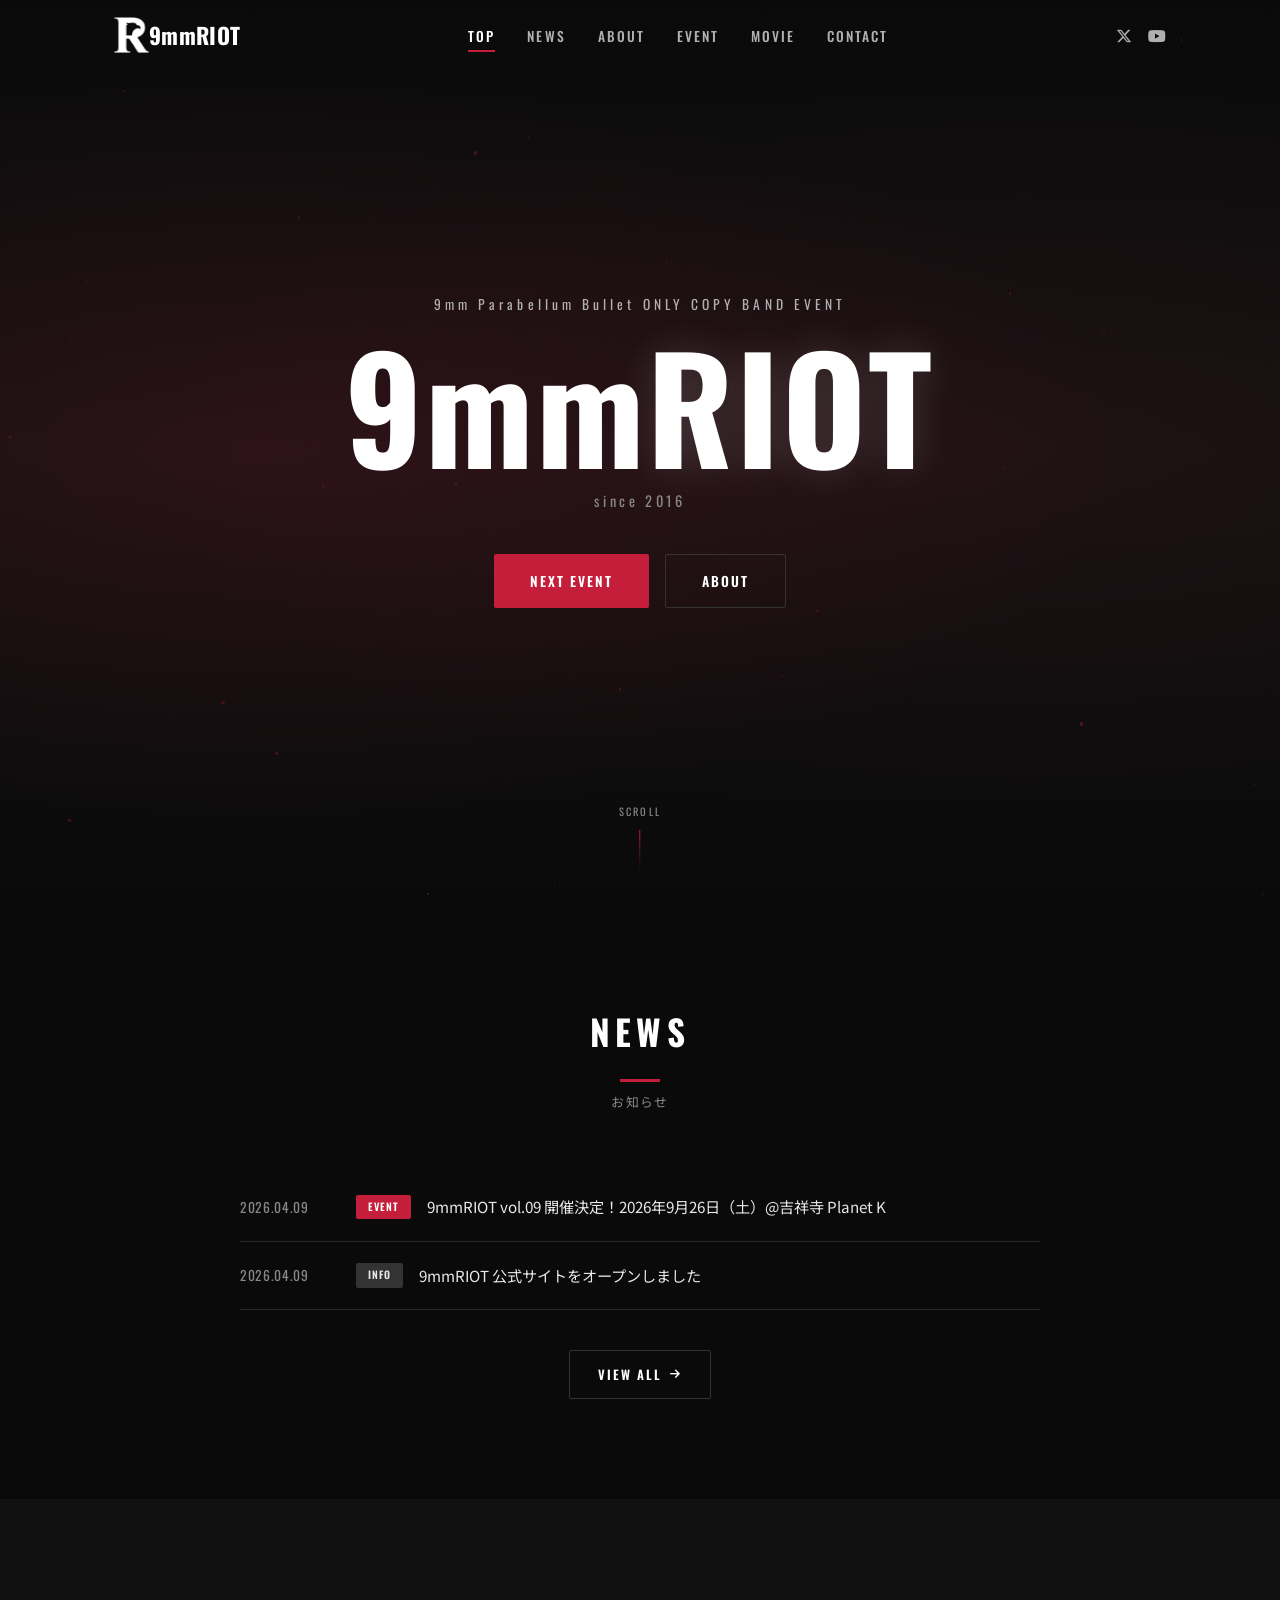
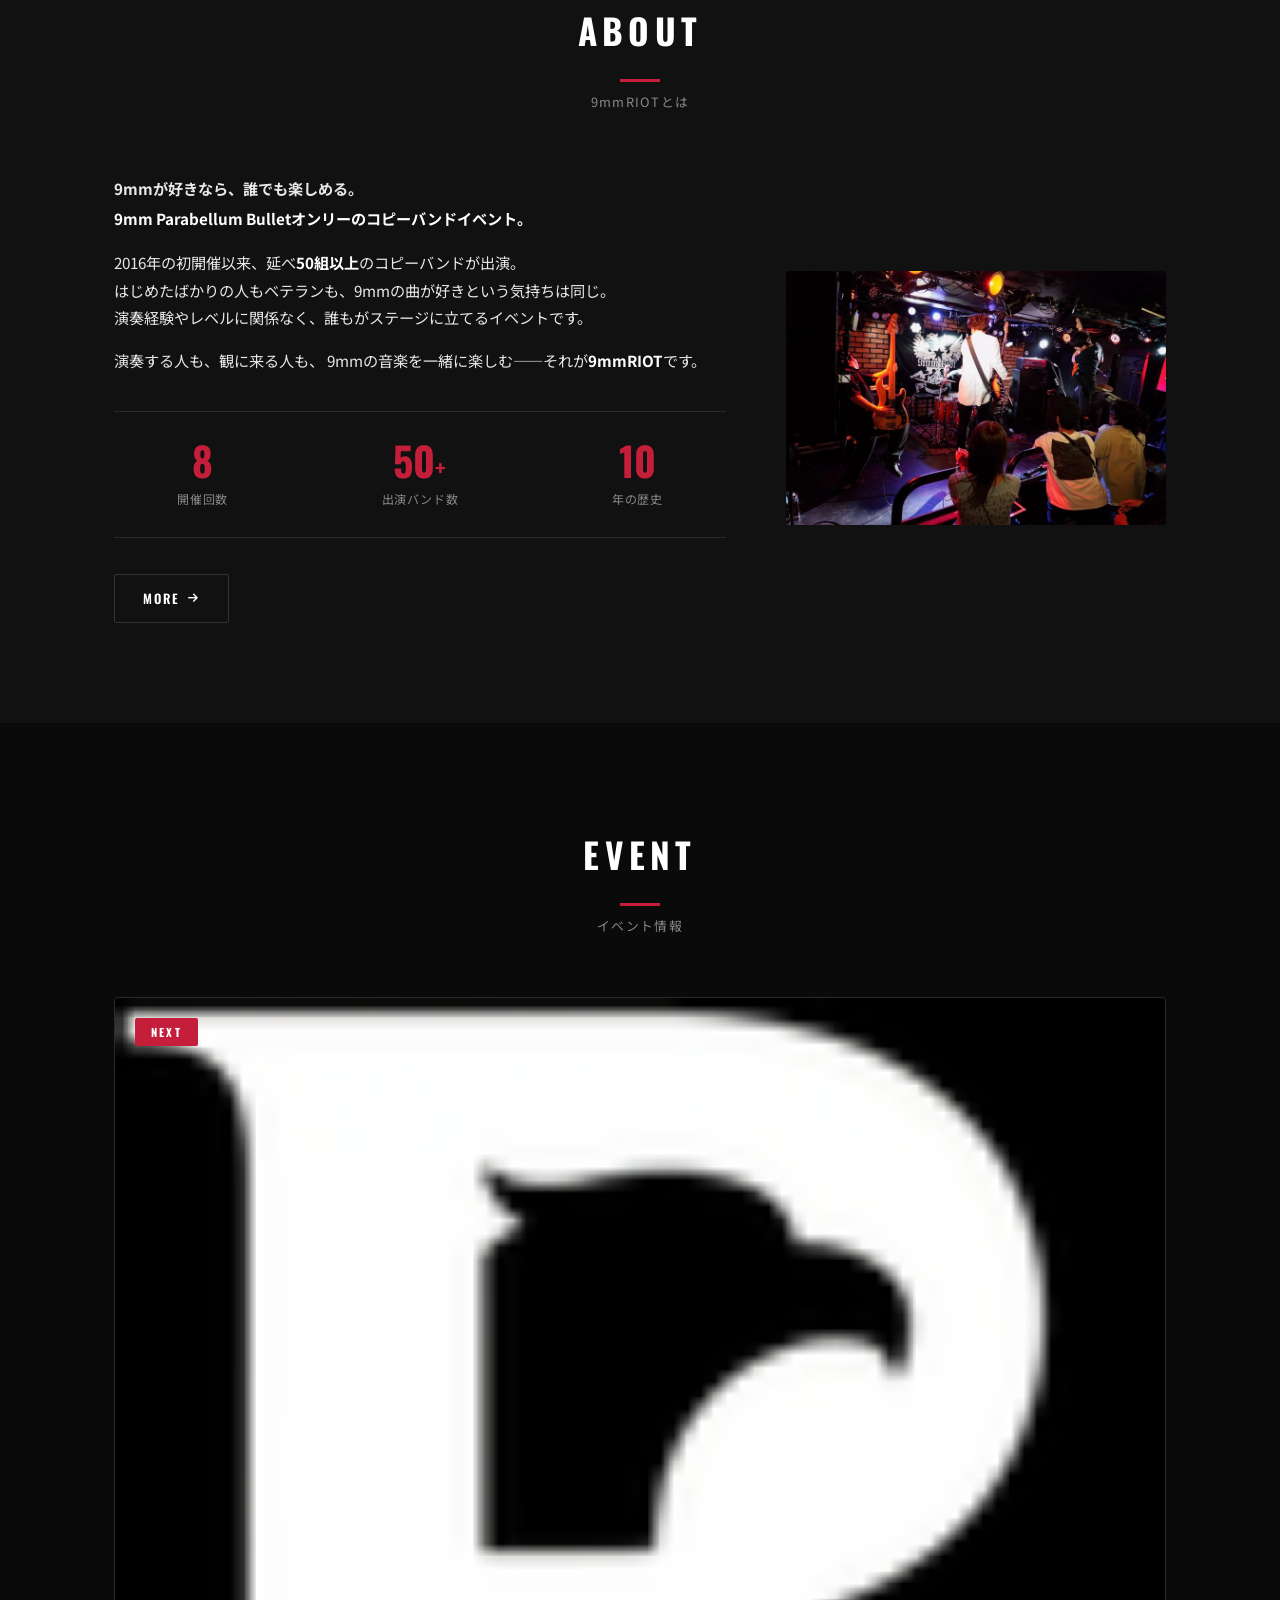
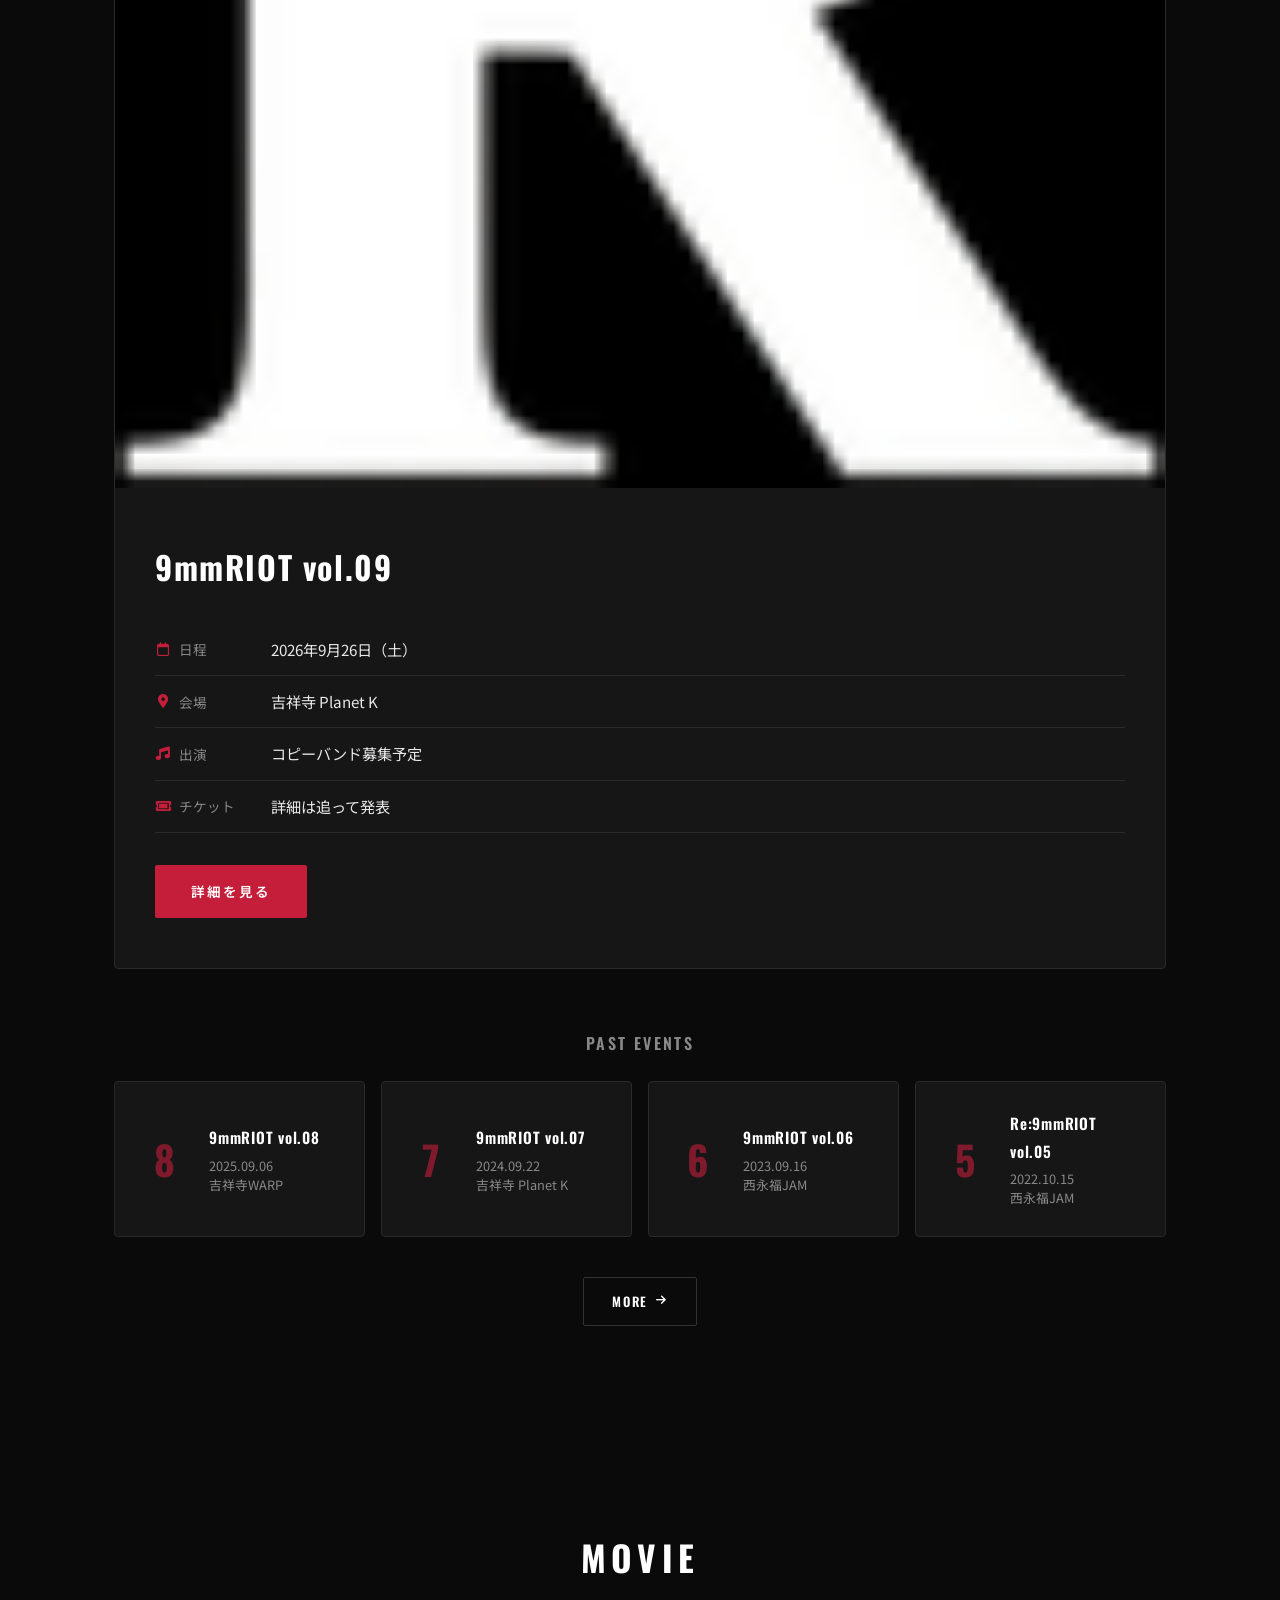
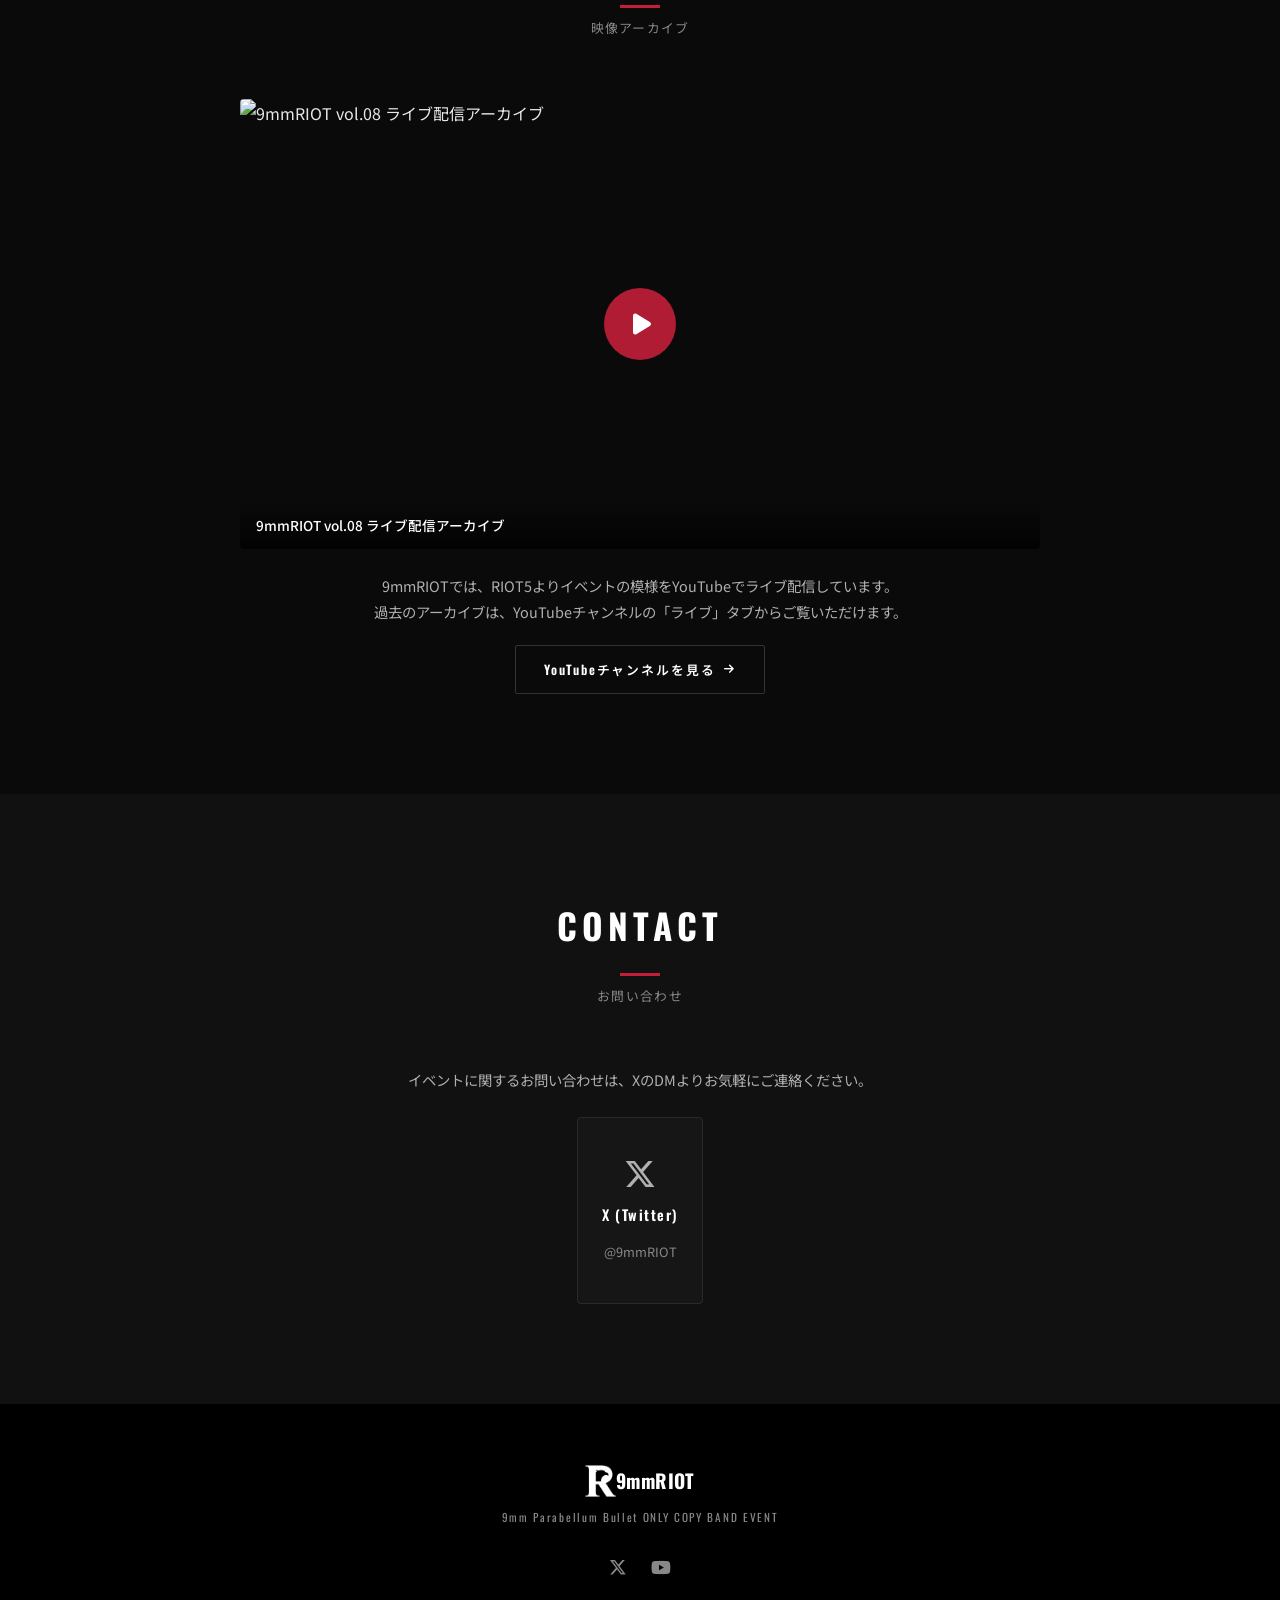
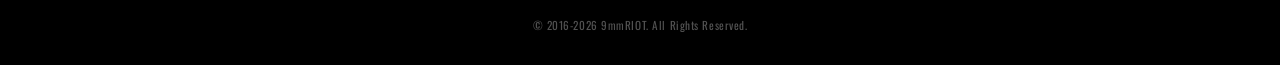
==== commit 0405e980: "OGP・Google Analytics枠・チケット予約枠を追加 - 全ページにOGPタグ追加（Xシェア時にタイトル・説明・ロゴ画像表示） - Google Analytics（GA4）のコード枠をコ" ====
--- a/index.html
+++ b/index.html
@@ -5,6 +5,22 @@
   <meta name="viewport" content="width=device-width, initial-scale=1.0">
   <title>9mmRIOT - 9mm Parabellum Bullet ONLY COPY BAND EVENT</title>
   <meta name="description" content="9mmRIOT - 9mm Parabellum Bulletオンリーのコピーバンドイベント。2016年より継続開催、延べ50組以上が出演。">
+  <!-- OGP -->
+  <meta property="og:title" content="9mmRIOT - 9mm Parabellum Bullet ONLY COPY BAND EVENT">
+  <meta property="og:description" content="9mm Parabellum Bulletオンリーのコピーバンドイベント。2016年より継続開催、延べ50組以上が出演。">
+  <meta property="og:image" content="images/logo.png">
+  <meta property="og:type" content="website">
+  <meta name="twitter:card" content="summary">
+  <meta name="twitter:site" content="@9mmRIOT">
+  <!-- Google Analytics（GA4のIDを取得後に有効化）
+  <script async src="https://www.googletagmanager.com/gtag/js?id=G-XXXXXXXXXX"></script>
+  <script>
+    window.dataLayer = window.dataLayer || [];
+    function gtag(){dataLayer.push(arguments);}
+    gtag('js', new Date());
+    gtag('config', 'G-XXXXXXXXXX');
+  </script>
+  -->
   <link rel="icon" href="favicon.svg" type="image/svg+xml">
   <link rel="icon" href="images/logo.png" type="image/png">
   <link rel="apple-touch-icon" href="images/logo.png">
--- a/CSS/style.css
+++ b/CSS/style.css
@@ -2064,6 +2064,15 @@
   color: var(--color-text-dim);
 }
 
+.entry-notes a {
+  color: var(--color-accent);
+  font-weight: 600;
+}
+
+.entry-notes a:hover {
+  text-decoration: underline;
+}
+
 /* Entry Steps (応募の流れ) */
 .entry-steps {
   max-width: 600px;
@@ -2219,9 +2228,9 @@
 }
 
 .entry-info-card h3 {
-  font-size: 0.8rem;
+  font-size: 0.95rem;
   font-weight: 600;
-  color: var(--color-text-dim);
+  color: var(--color-text-muted);
   letter-spacing: 0.05em;
   margin-bottom: 8px;
 }
@@ -2237,15 +2246,15 @@
 
 .entry-info-card-value span {
   font-family: var(--font-ja);
-  font-size: 0.85rem;
+  font-size: 0.95rem;
   font-weight: 500;
   color: var(--color-text-muted);
 }
 
 .entry-info-card p {
-  font-size: 0.78rem;
-  color: var(--color-text-dim);
-  line-height: 1.7;
+  font-size: 0.88rem;
+  color: var(--color-text-muted);
+  line-height: 1.8;
 }
 
 /* Floor Live Diagram */
@@ -2332,9 +2341,29 @@
   }
 
   .entry-step {
-    flex-direction: column;
-    align-items: center;
-    text-align: center;
+    flex-direction: row;
+    align-items: flex-start;
+    text-align: left;
+  }
+
+  .entry-info-card {
+    text-align: left;
+  }
+
+  .entry-info-card-icon {
+    margin: 0 0 12px 0;
+  }
+
+  .entry-welcome-box {
+    text-align: left;
+  }
+
+  .entry-status {
+    text-align: left;
+  }
+
+  .entry-cta {
+    text-align: left;
   }
 }
 
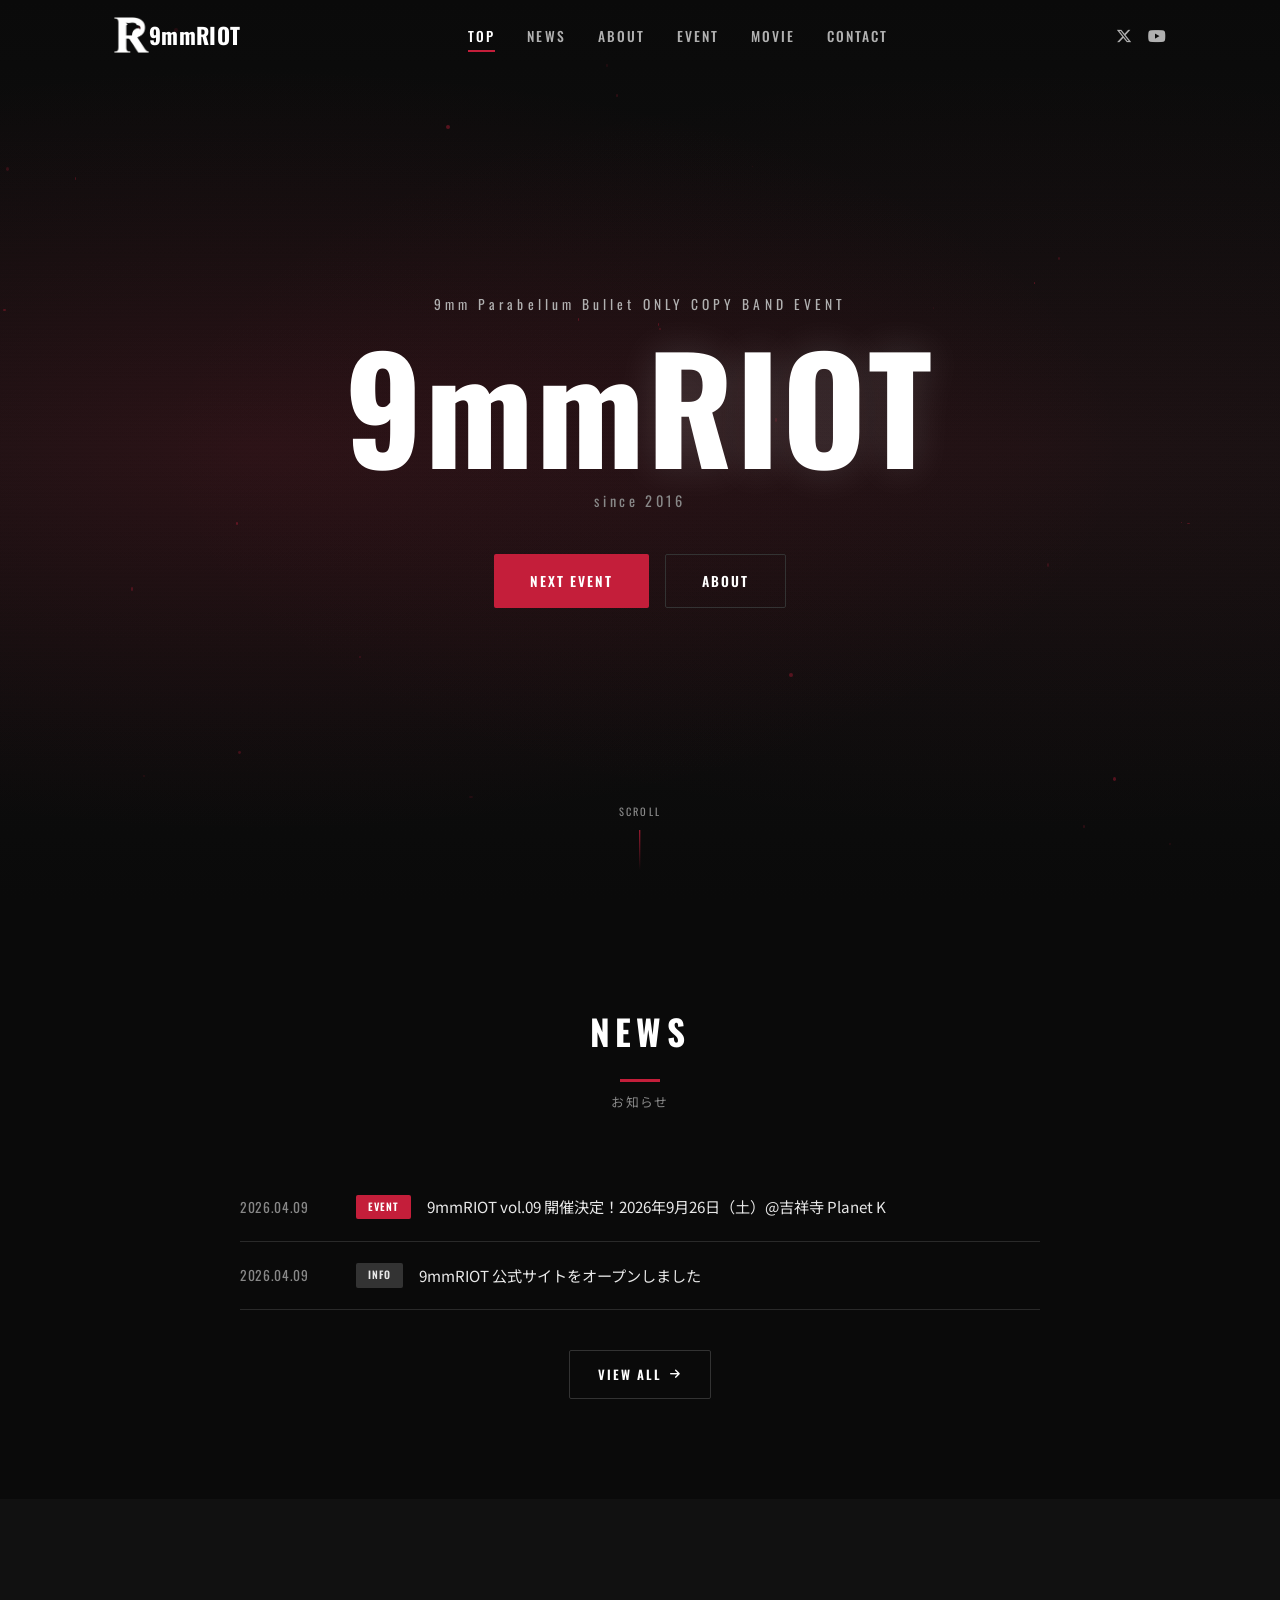
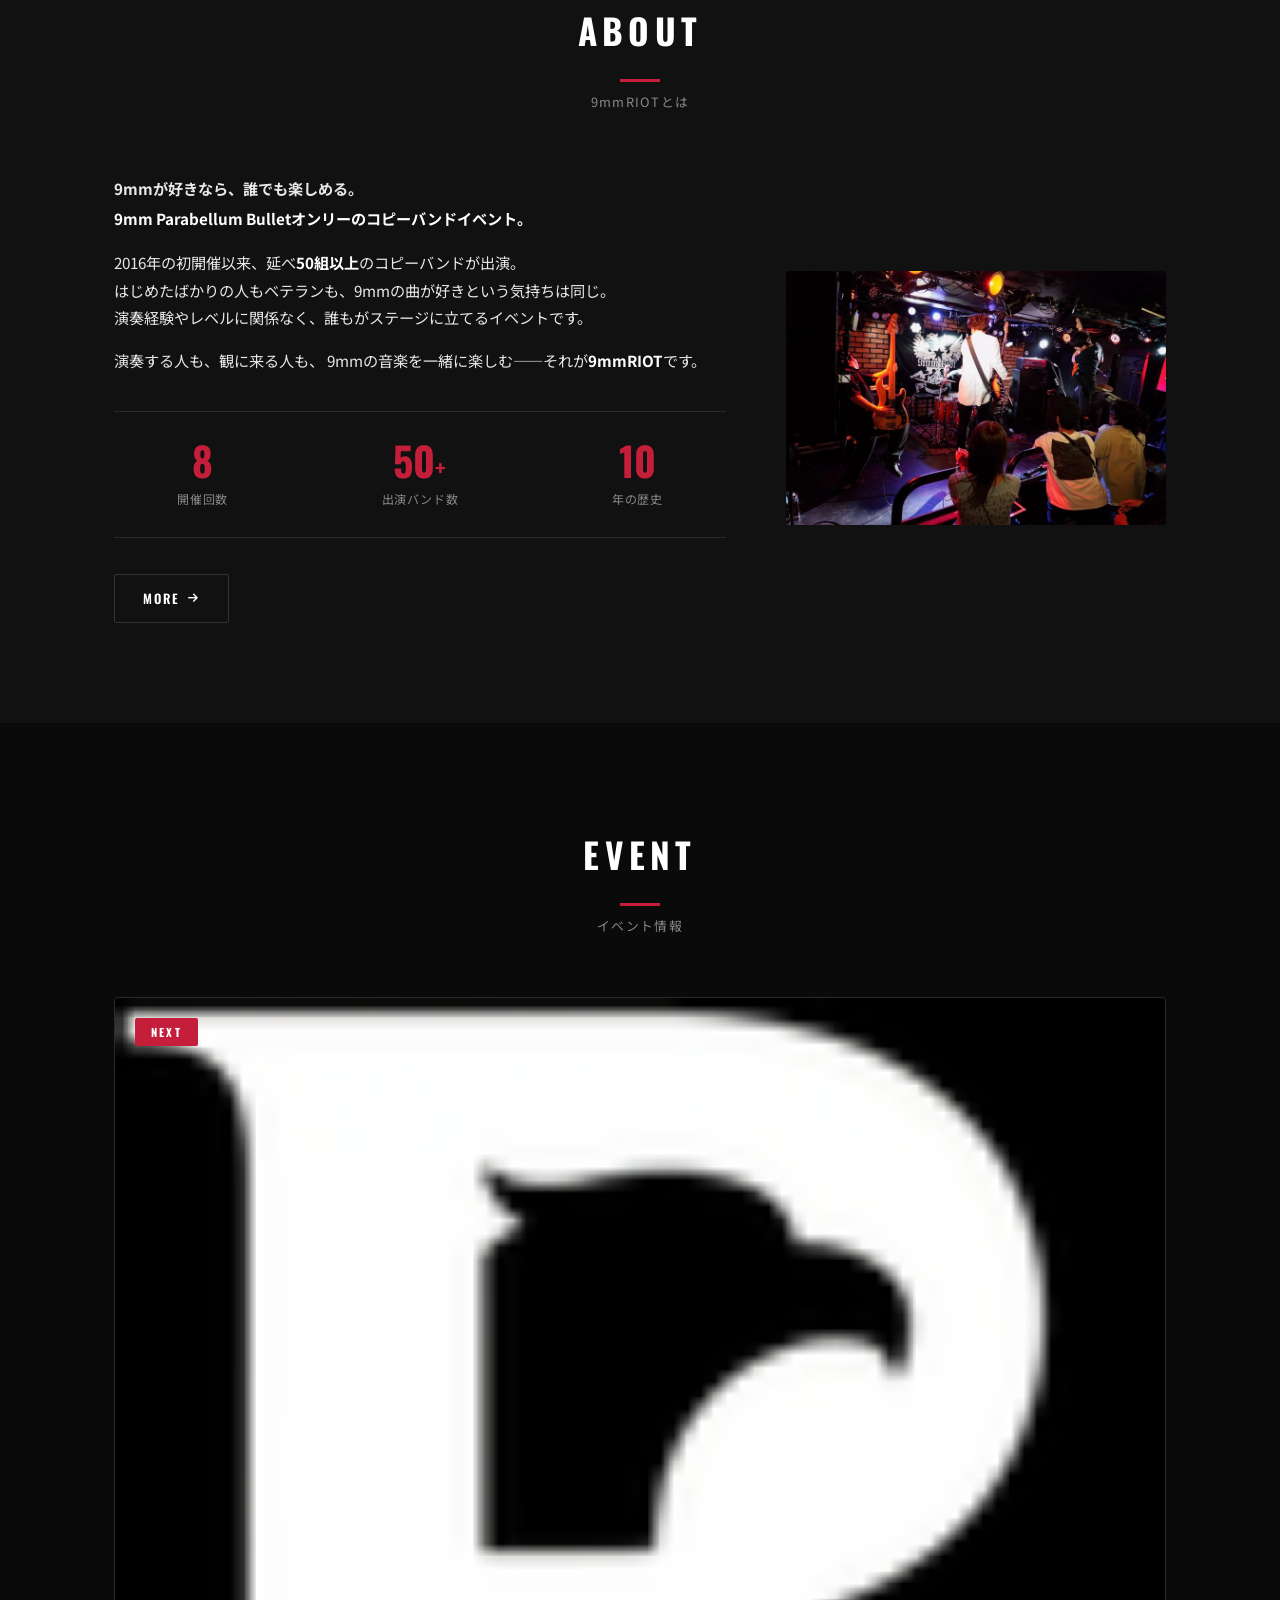
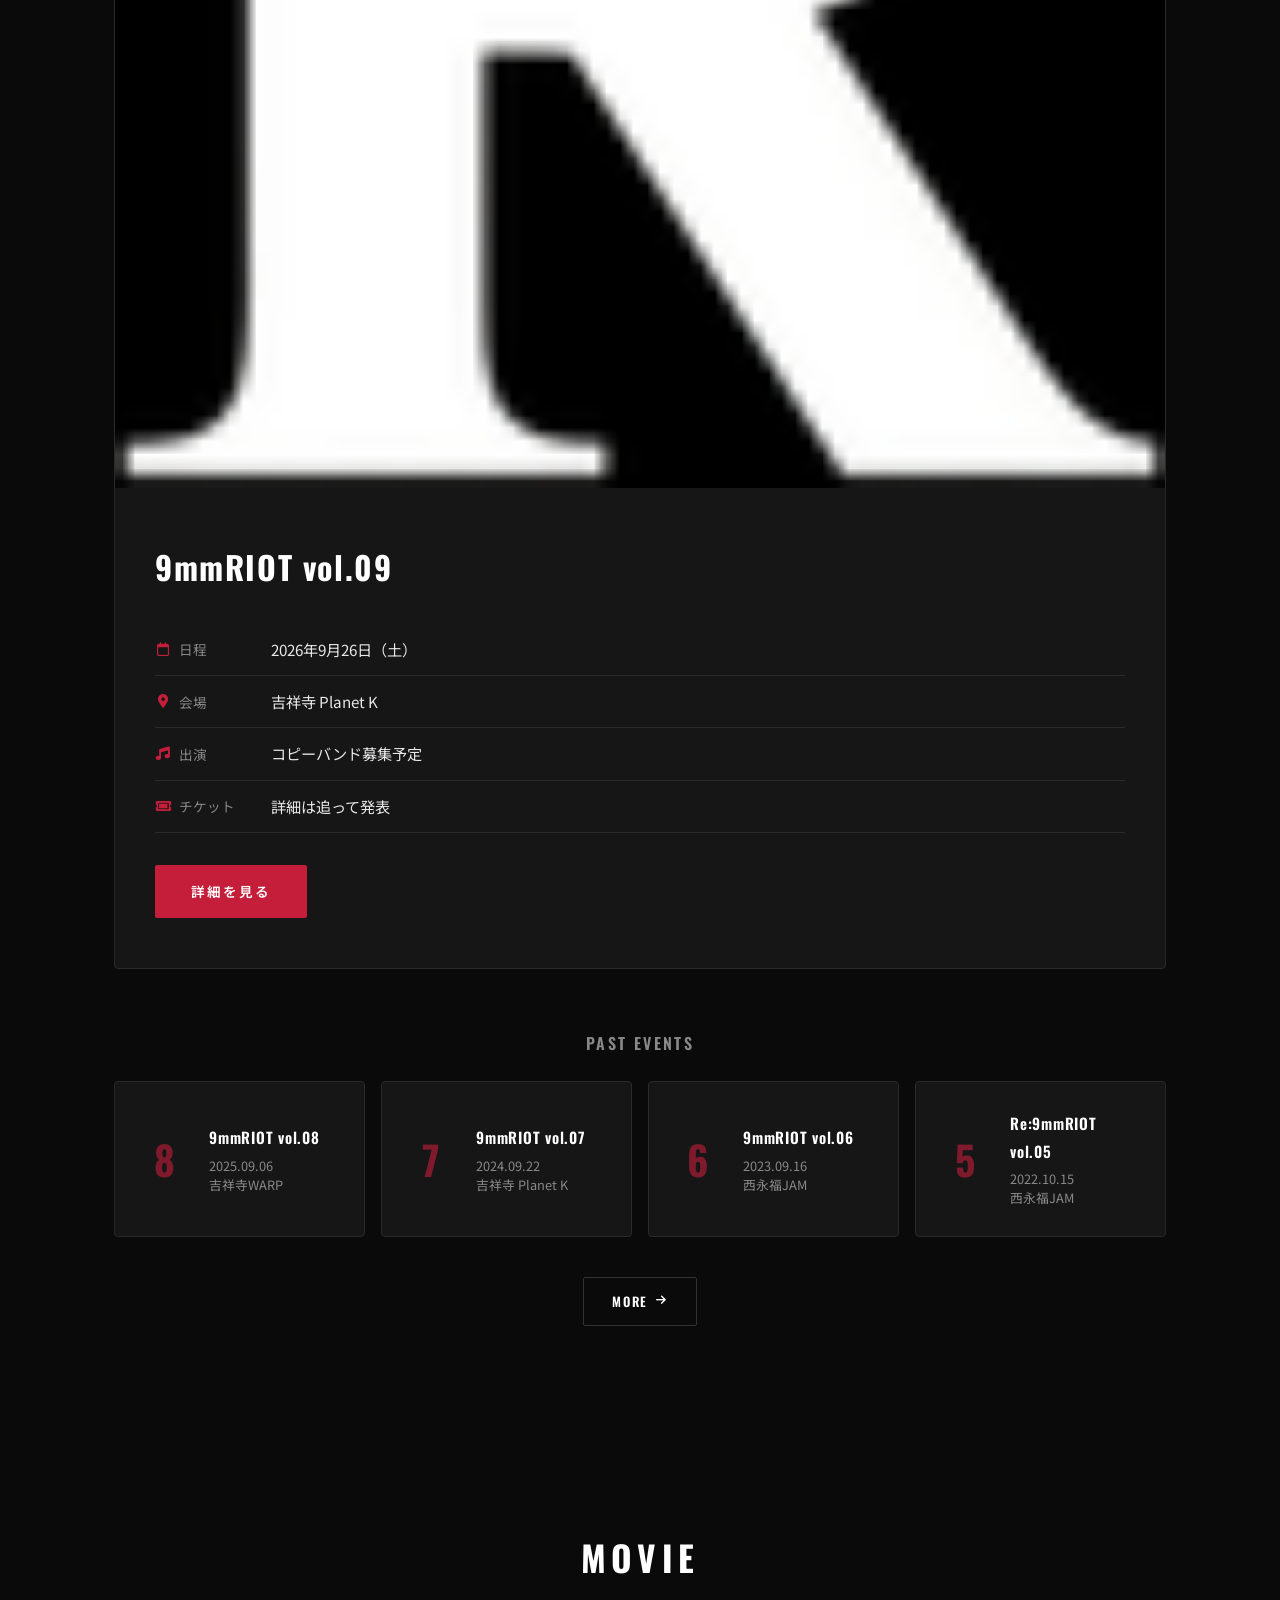
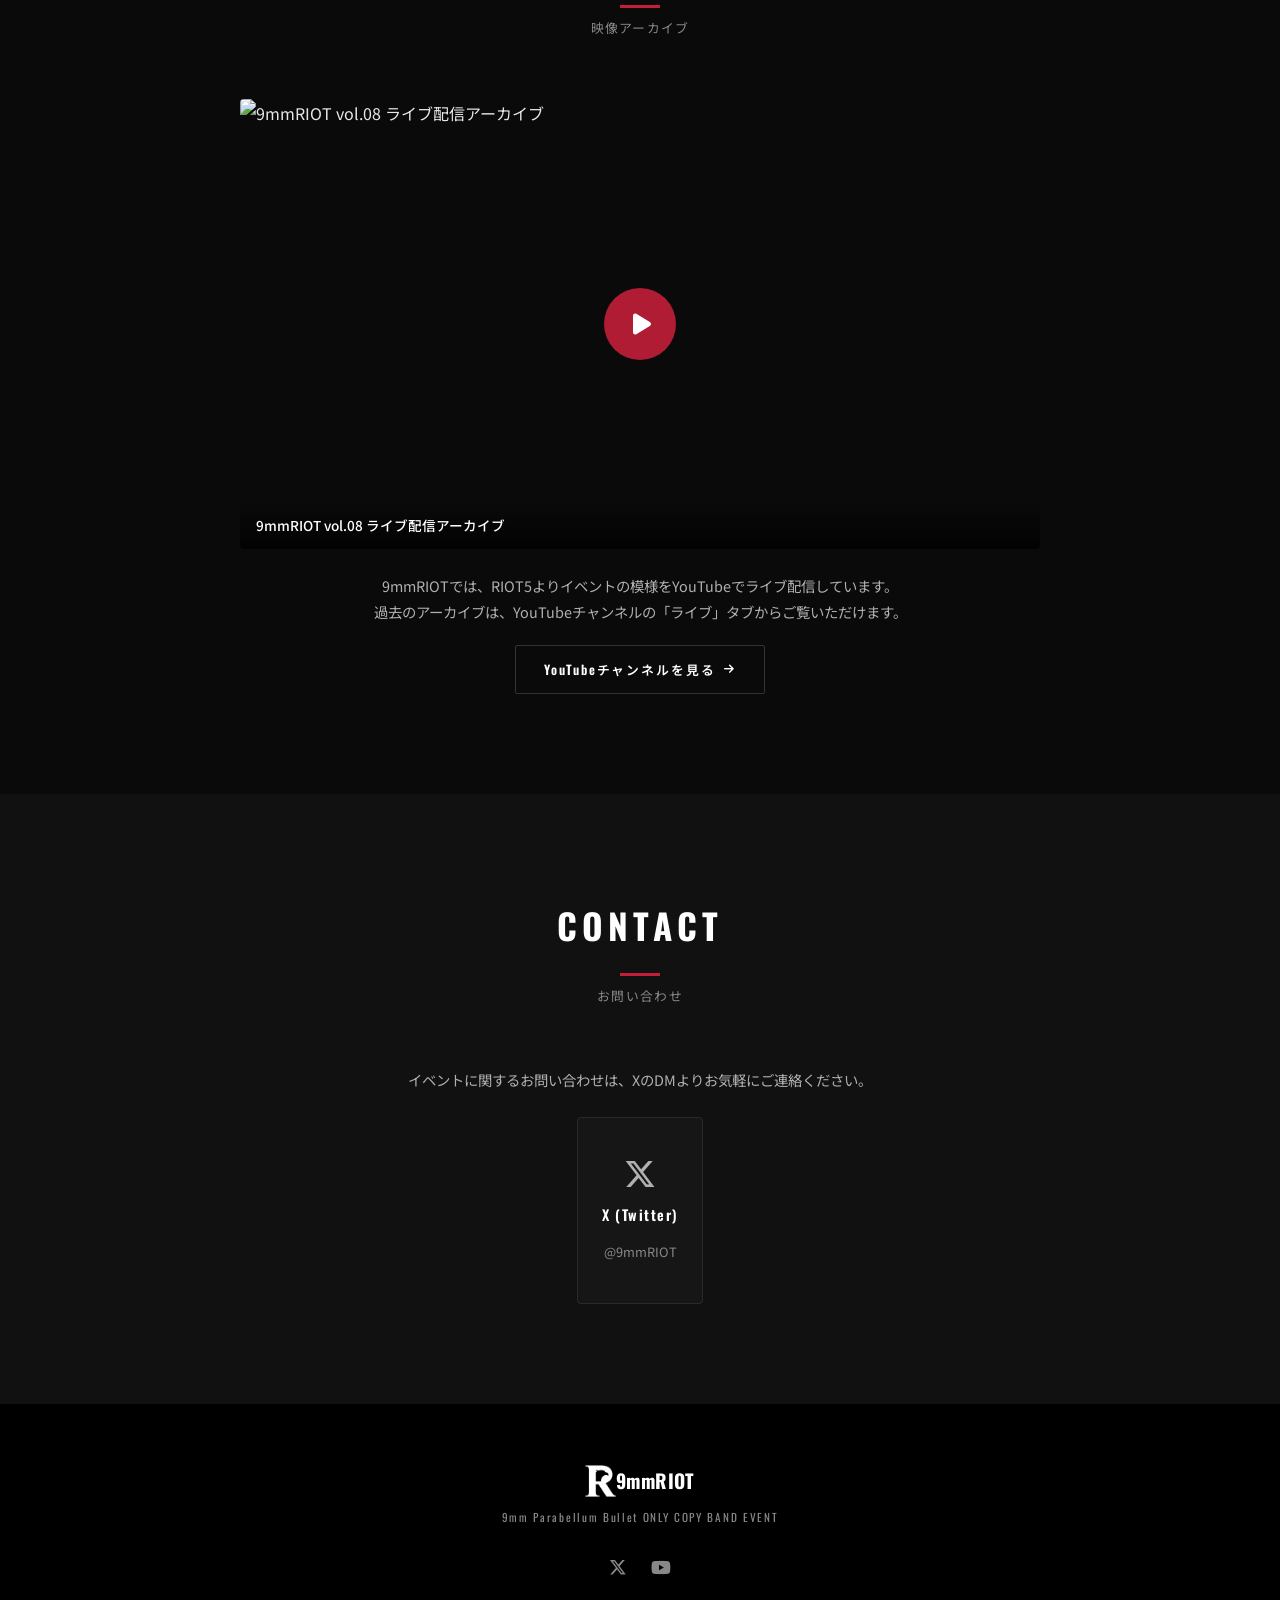
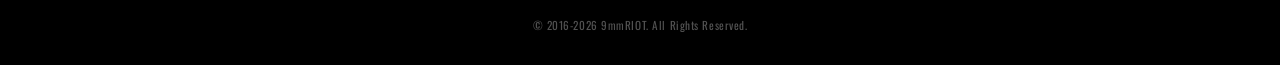
==== commit d2546a73: "コード全体見直し・entry改善 - riot1〜8: meta description追加（SEO改善） - riot1〜4: aria-label追加（アクセシビリティ改善） - riot5〜8:" ====
--- a/index.html
+++ b/index.html
@@ -152,7 +152,7 @@
           <a href="pages/about.html" class="btn btn-more">MORE <i class="fa-solid fa-arrow-right"></i></a>
         </div>
         <div class="about-image">
-          <img src="images/hero-photo.jpg" alt="9mmRIOT ライブ写真" style="width:100%; border-radius:2px;">
+          <img src="images/hero-photo.jpg" alt="9mmRIOT ライブ写真" class="about-photo">
         </div>
       </div>
     </div>
--- a/CSS/style.css
+++ b/CSS/style.css
@@ -92,9 +92,6 @@
   padding: 0 24px;
 }
 
-.pc-only {
-  display: inline;
-}
 
 /* ---------- Selection ---------- */
 ::selection {
@@ -684,6 +681,11 @@
   flex: 0 0 380px;
 }
 
+.about-photo {
+  width: 100%;
+  border-radius: 2px;
+}
+
 .about-image-placeholder {
   width: 100%;
   aspect-ratio: 4 / 3;
@@ -1882,6 +1884,40 @@
   color: var(--color-white);
 }
 
+.entry-subtitle-large {
+  font-size: 1.1rem !important;
+  color: var(--color-text) !important;
+  margin-top: 4px;
+}
+
+.entry-event-info {
+  display: flex;
+  justify-content: center;
+  gap: 24px;
+  margin-top: 16px;
+  flex-wrap: wrap;
+}
+
+.entry-event-info p {
+  font-size: 0.95rem;
+  color: var(--color-text-muted);
+  display: flex;
+  align-items: center;
+  gap: 8px;
+}
+
+.entry-event-info i {
+  color: var(--color-accent);
+}
+
+@media (max-width: 768px) {
+  .entry-event-info {
+    flex-direction: column;
+    align-items: center;
+    gap: 8px;
+  }
+}
+
 .entry-status-sns {
   margin-top: 12px;
   font-size: 0.85rem;
@@ -2432,9 +2468,6 @@
     --header-height: 60px;
   }
 
-  .pc-only {
-    display: none;
-  }
 
   /* Header Mobile */
   .logo-img {
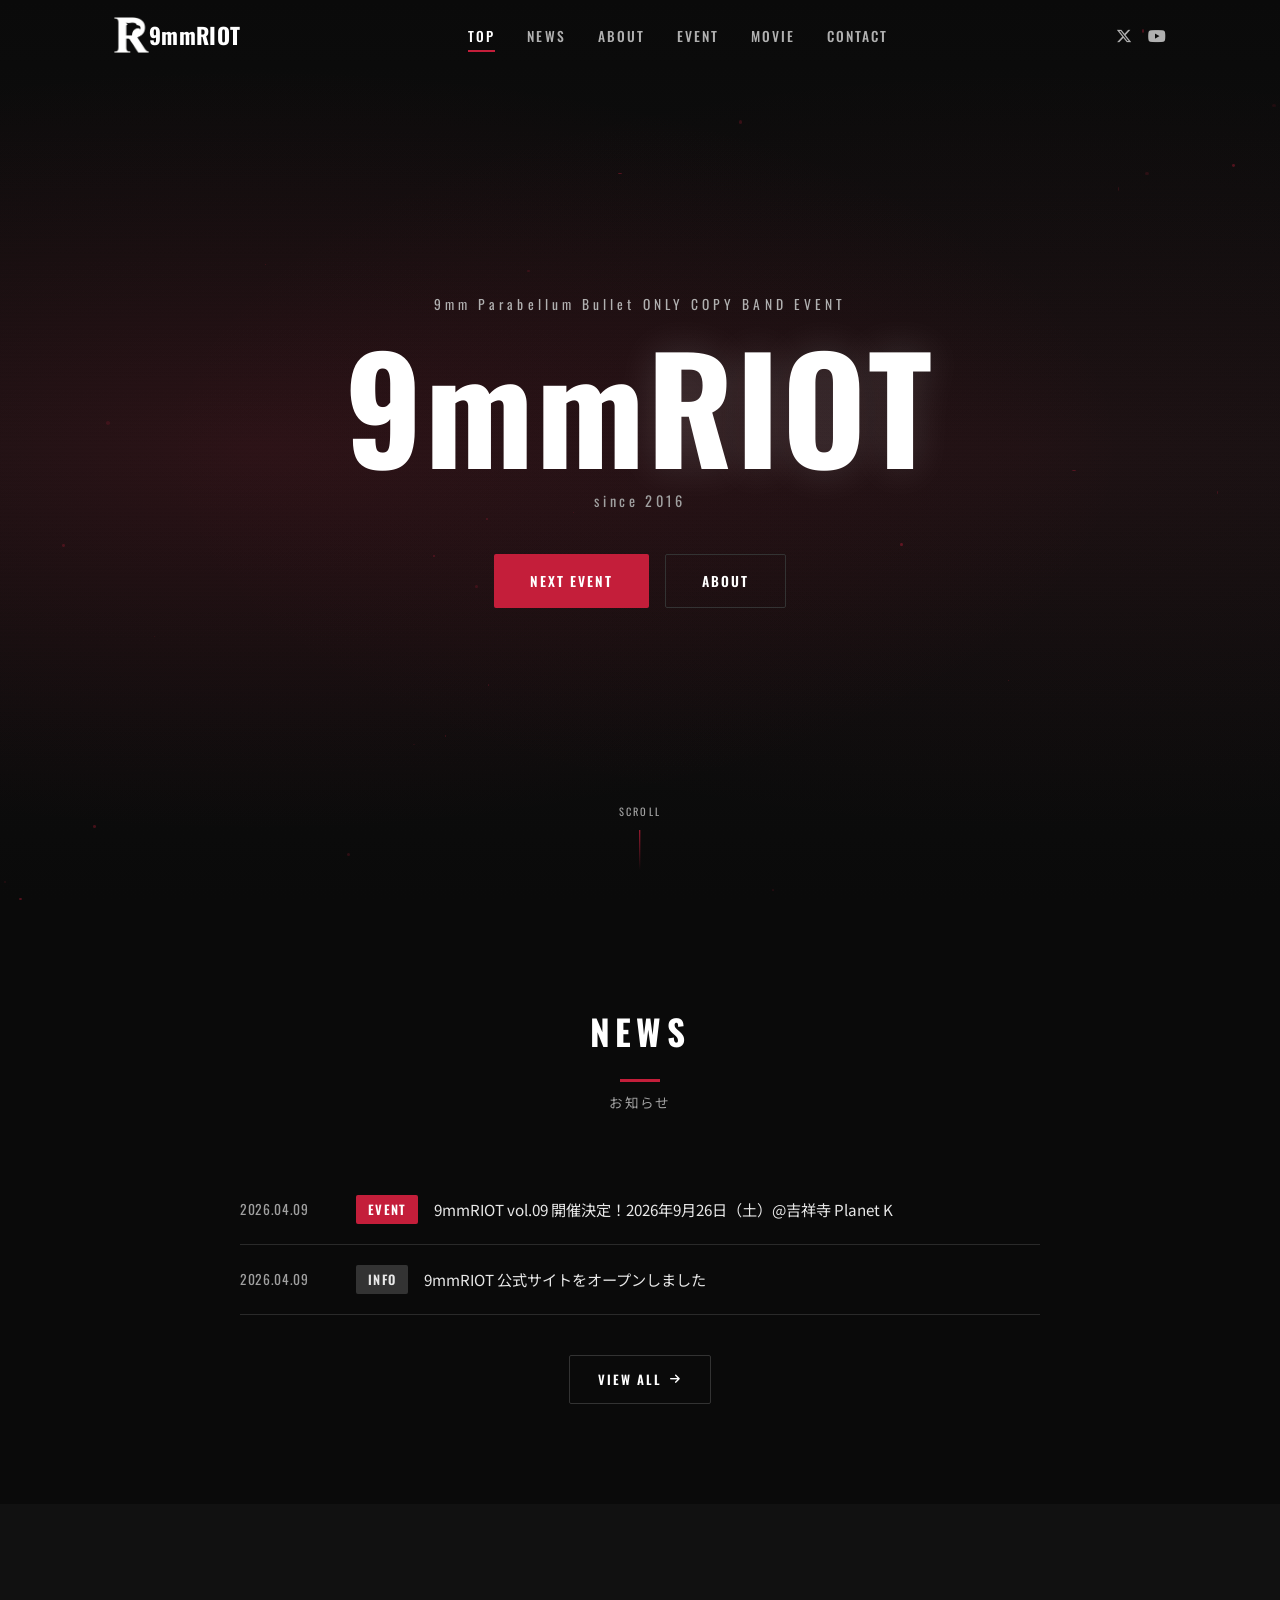
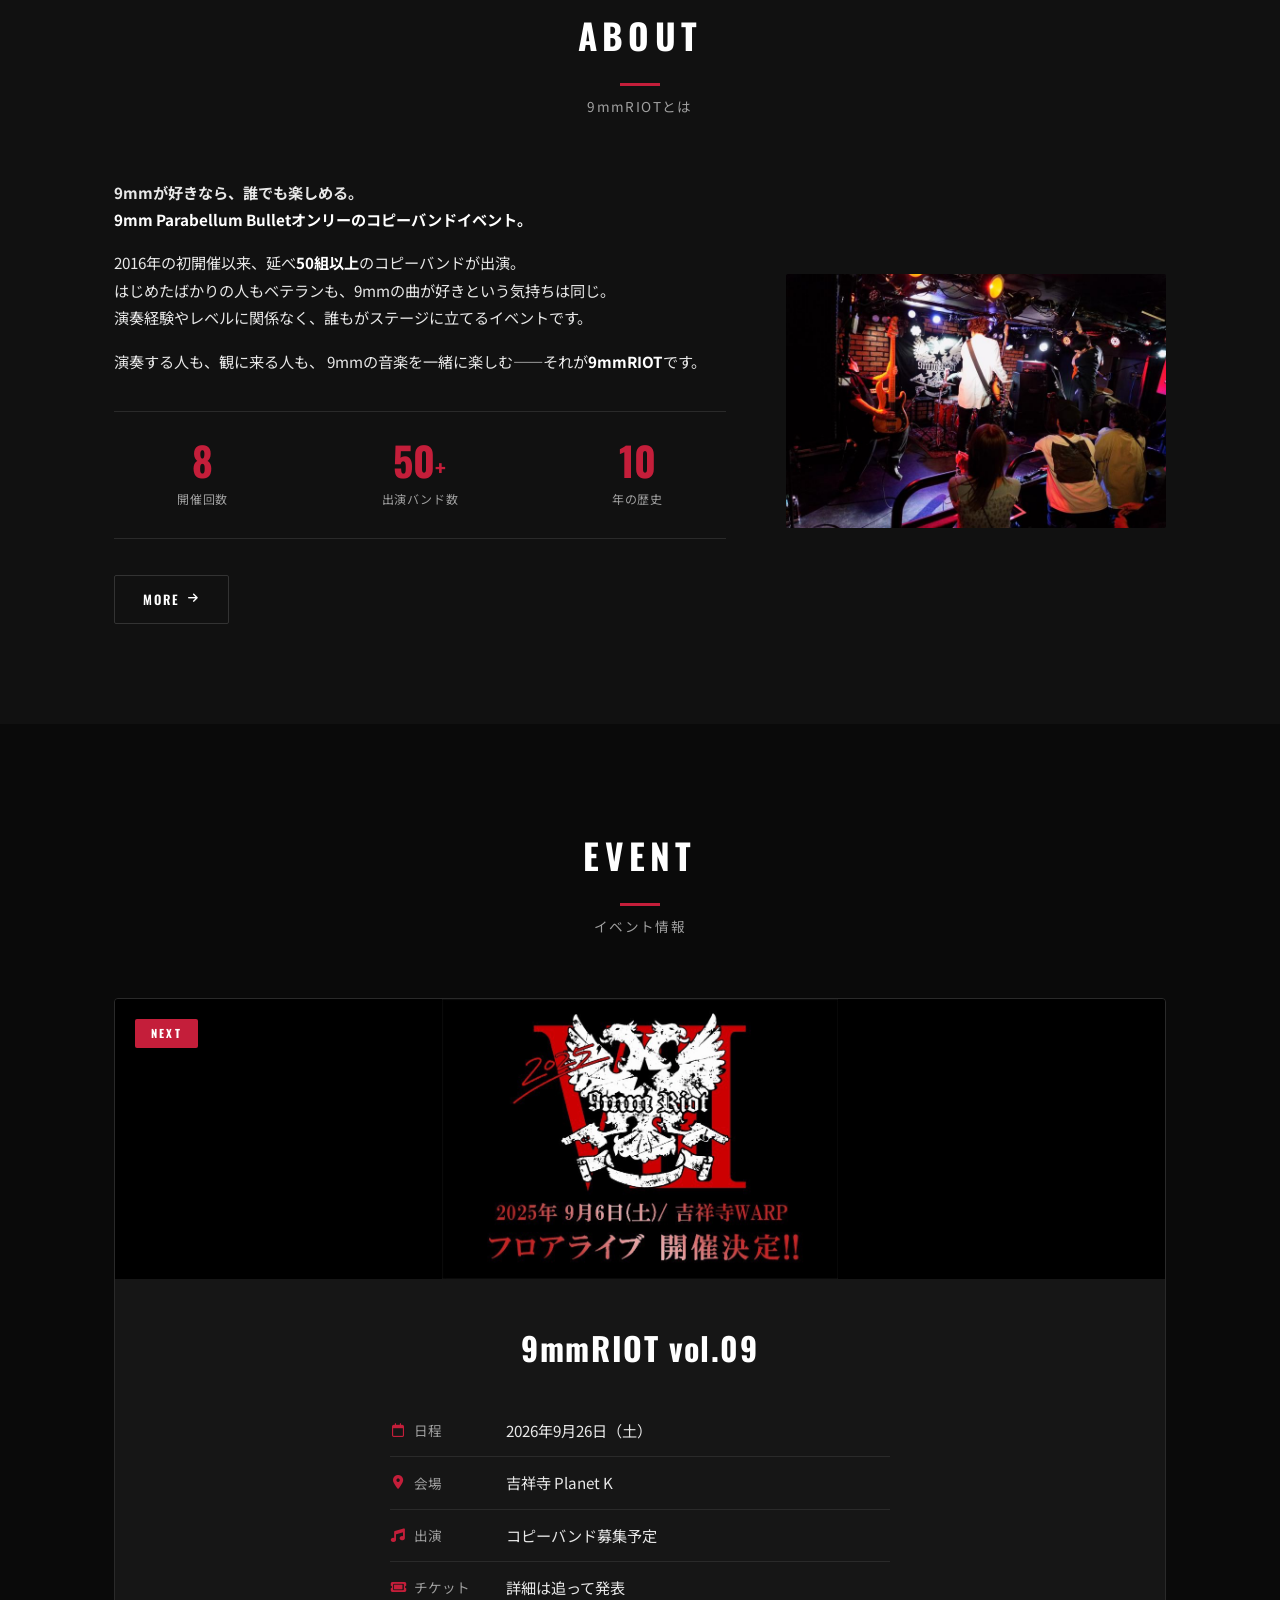
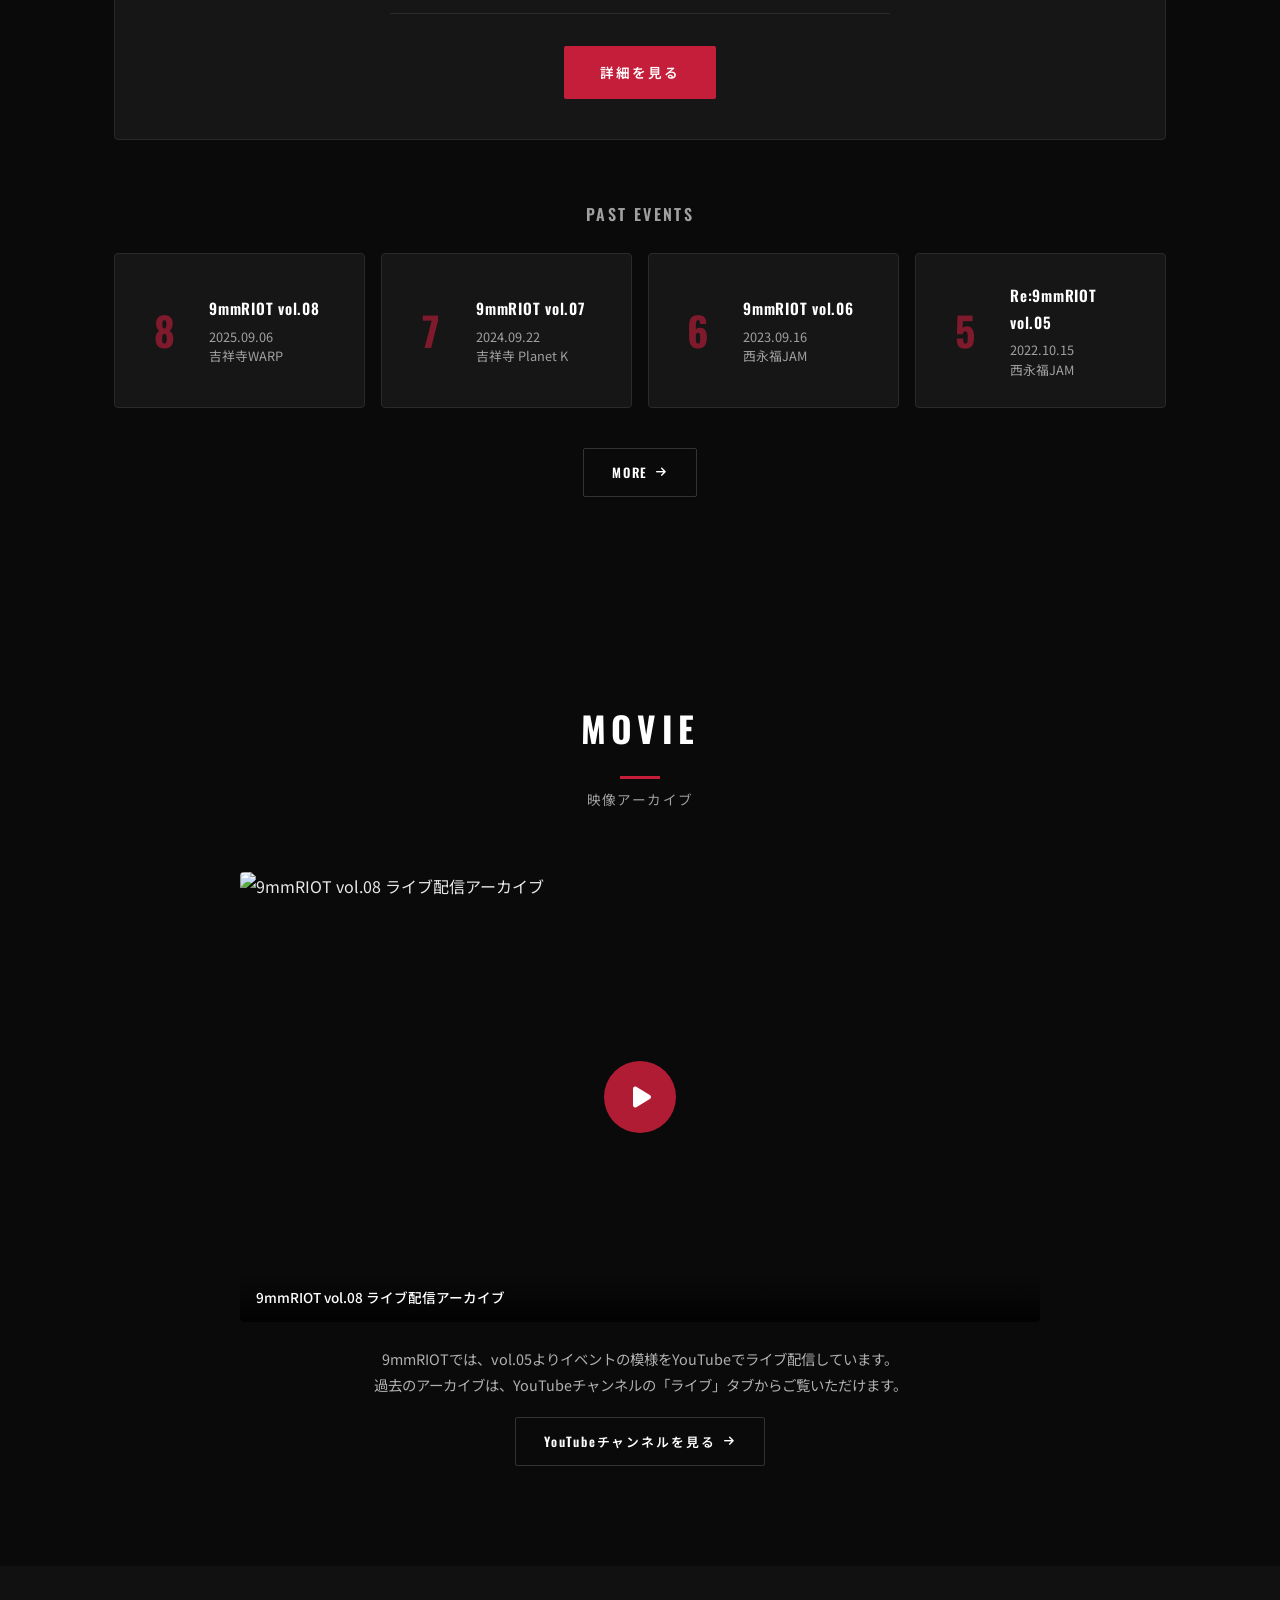
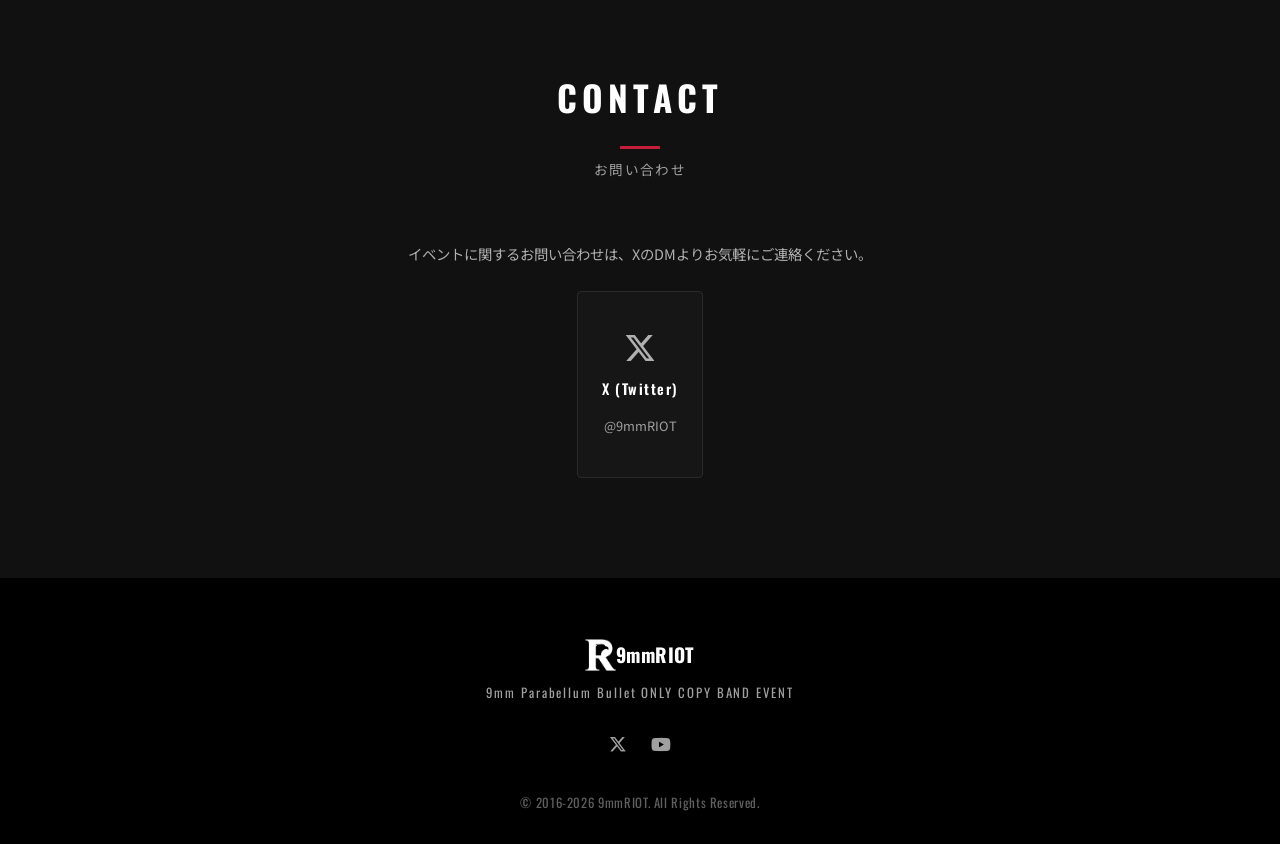
==== commit eaef2f01: "vol.表記統一: RIOT5→vol.05、9mmRIOT9→vol.09" ====
--- a/index.html
+++ b/index.html
@@ -257,7 +257,7 @@
           </a>
         </div>
         <div class="movie-description">
-          <p>9mmRIOTでは、RIOT5よりイベントの模様をYouTubeでライブ配信しています。<br>
+          <p>9mmRIOTでは、vol.05よりイベントの模様をYouTubeでライブ配信しています。<br>
           過去のアーカイブは、YouTubeチャンネルの「ライブ」タブからご覧いただけます。</p>
           <a href="https://www.youtube.com/channel/UCzkWViUs8ESkLUqMBKte0iw" target="_blank" rel="noopener" class="btn btn-more">
             YouTubeチャンネルを見る <i class="fa-solid fa-arrow-right"></i>
--- a/CSS/style.css
+++ b/CSS/style.css
@@ -9,11 +9,11 @@
   /* Colors */
   --color-bg: #0a0a0a;
   --color-bg-section: #111111;
-  --color-bg-alt: #1a1a1a;
+  --color-bg-alt: #161616;
   --color-bg-card: #161616;
   --color-text: #e8e8e8;
   --color-text-muted: #b0b0b0;
-  --color-text-dim: #888888;
+  --color-text-dim: #a0a0a0;
   --color-white: #ffffff;
   --color-black: #000000;
   --color-accent: #c41e3a;
@@ -240,15 +240,18 @@
   background: none;
   border: none;
   cursor: pointer;
-  width: 30px;
-  height: 20px;
+  width: 48px;
+  height: 48px;
   position: relative;
   z-index: 1001;
+  display: none;
+  align-items: center;
+  justify-content: center;
 }
 
 .hamburger span {
   display: block;
-  width: 100%;
+  width: 24px;
   height: 2px;
   background-color: var(--color-white);
   position: absolute;
@@ -256,9 +259,9 @@
   transition: var(--transition-base);
 }
 
-.hamburger span:nth-child(1) { top: 0; }
+.hamburger span:nth-child(1) { top: 12px; }
 .hamburger span:nth-child(2) { top: 50%; transform: translateY(-50%); }
-.hamburger span:nth-child(3) { bottom: 0; }
+.hamburger span:nth-child(3) { bottom: 12px; }
 
 .hamburger.active span:nth-child(1) {
   top: 50%;
@@ -511,7 +514,7 @@
 }
 
 .section-subtitle {
-  font-size: 0.8rem;
+  font-size: 0.85rem;
   color: var(--color-text-dim);
   margin-top: 8px;
   letter-spacing: 0.1em;
@@ -557,7 +560,7 @@
 
 .news-tag {
   font-family: var(--font-en);
-  font-size: 0.65rem;
+  font-size: 0.8rem;
   font-weight: 600;
   letter-spacing: 0.1em;
   padding: 3px 12px;
@@ -619,7 +622,7 @@
   font-size: 1.2rem;
   font-weight: 700;
   margin-bottom: 20px;
-  line-height: 2;
+  line-height: 1.8;
   color: var(--color-white);
 }
 
@@ -781,14 +784,17 @@
 
 .event-card-flyer-img {
   width: 100%;
-  height: 100%;
+  max-height: 280px;
   object-fit: contain;
   background-color: var(--color-black);
+  display: block;
+  margin: 0 auto;
 }
 
 .event-card-info {
   flex: 1;
-  padding: 50px 40px;
+  padding: 40px;
+  text-align: center;
 }
 
 .event-card-title {
@@ -802,6 +808,9 @@
 
 .event-card-meta {
   margin-bottom: 32px;
+  max-width: 500px;
+  margin-left: auto;
+  margin-right: auto;
 }
 
 .meta-row {
@@ -1130,7 +1139,7 @@
 
 .footer-desc {
   font-family: var(--font-en);
-  font-size: 0.7rem;
+  font-size: 0.8rem;
   letter-spacing: 0.15em;
   color: var(--color-text-dim);
   margin-bottom: 24px;
@@ -1155,7 +1164,7 @@
 
 .footer-copy {
   font-family: var(--font-en);
-  font-size: 0.7rem;
+  font-size: 0.8rem;
   color: var(--color-text-dim);
   letter-spacing: 0.05em;
   opacity: 0.6;
@@ -1238,7 +1247,7 @@
   max-width: var(--container-width);
   margin: 0 auto;
   padding: calc(var(--header-height) + 20px) 24px 0;
-  font-size: 0.75rem;
+  font-size: 0.85rem;
   color: var(--color-text-dim);
 }
 
@@ -1280,14 +1289,14 @@
 .about-page-lead {
   font-size: 1.3rem;
   font-weight: 700;
-  line-height: 2.2;
+  line-height: 1.8;
   color: var(--color-white);
   margin-bottom: 28px;
 }
 
 .about-section-block p {
   font-size: 0.95rem;
-  line-height: 2;
+  line-height: 1.8;
   margin-bottom: 16px;
   color: var(--color-text);
 }
@@ -1694,7 +1703,7 @@
 }
 
 .flyer-filename {
-  font-size: 0.65rem !important;
+  font-size: 0.8rem !important;
   opacity: 0.3 !important;
   font-family: monospace !important;
 }
@@ -1807,7 +1816,7 @@
   }
 
   .event-page-nav-link {
-    font-size: 0.75rem;
+    font-size: 0.85rem;
   }
 }
 
@@ -2096,7 +2105,7 @@
 }
 
 .entry-note-small {
-  font-size: 0.8rem;
+  font-size: 0.85rem;
   color: var(--color-text-dim);
 }
 
@@ -2166,7 +2175,7 @@
   padding: 10px 14px;
   background: rgba(196, 30, 58, 0.06);
   border-radius: 4px;
-  font-size: 0.8rem;
+  font-size: 0.85rem;
   color: var(--color-text-muted);
 }
 
@@ -2181,7 +2190,7 @@
   background: rgba(196, 30, 58, 0.1);
   border: 1px solid rgba(196, 30, 58, 0.3);
   border-radius: 4px;
-  font-size: 0.8rem;
+  font-size: 0.875rem;
   color: var(--color-accent);
   font-weight: 500;
   line-height: 1.7;
@@ -2209,7 +2218,7 @@
 .entry-dm-label {
   background-color: rgba(196, 30, 58, 0.1);
   padding: 8px 14px;
-  font-size: 0.8rem;
+  font-size: 0.85rem;
   font-weight: 600;
   color: var(--color-white);
 }
@@ -2314,7 +2323,7 @@
 }
 
 .floor-stage-label {
-  font-size: 0.75rem;
+  font-size: 0.85rem;
   color: var(--color-text-dim);
   text-align: center;
   margin-bottom: 16px;
@@ -2399,7 +2408,7 @@
   }
 
   .entry-cta {
-    text-align: left;
+    text-align: center;
   }
 }
 
@@ -2479,7 +2488,7 @@
   }
 
   .hamburger {
-    display: block;
+    display: flex;
   }
 
   .global-nav {
@@ -2662,4 +2671,30 @@
   .past-events-grid {
     grid-template-columns: 1fr;
   }
-}
+
+  /* Hero高さ削減 */
+  .hero {
+    min-height: 400px;
+  }
+
+  /* ステップ区切り線非表示 */
+  .entry-step-connector {
+    display: none;
+  }
+
+  /* 募集要項カード余白縮小 */
+  .entry-info-card {
+    padding: 20px 16px;
+  }
+
+  /* テーブルthの幅制限解除 */
+  .event-detail-table th {
+    width: auto;
+    white-space: normal;
+  }
+
+  /* イベントナビ */
+  .event-page-nav-link {
+    font-size: 0.85rem;
+  }
+}
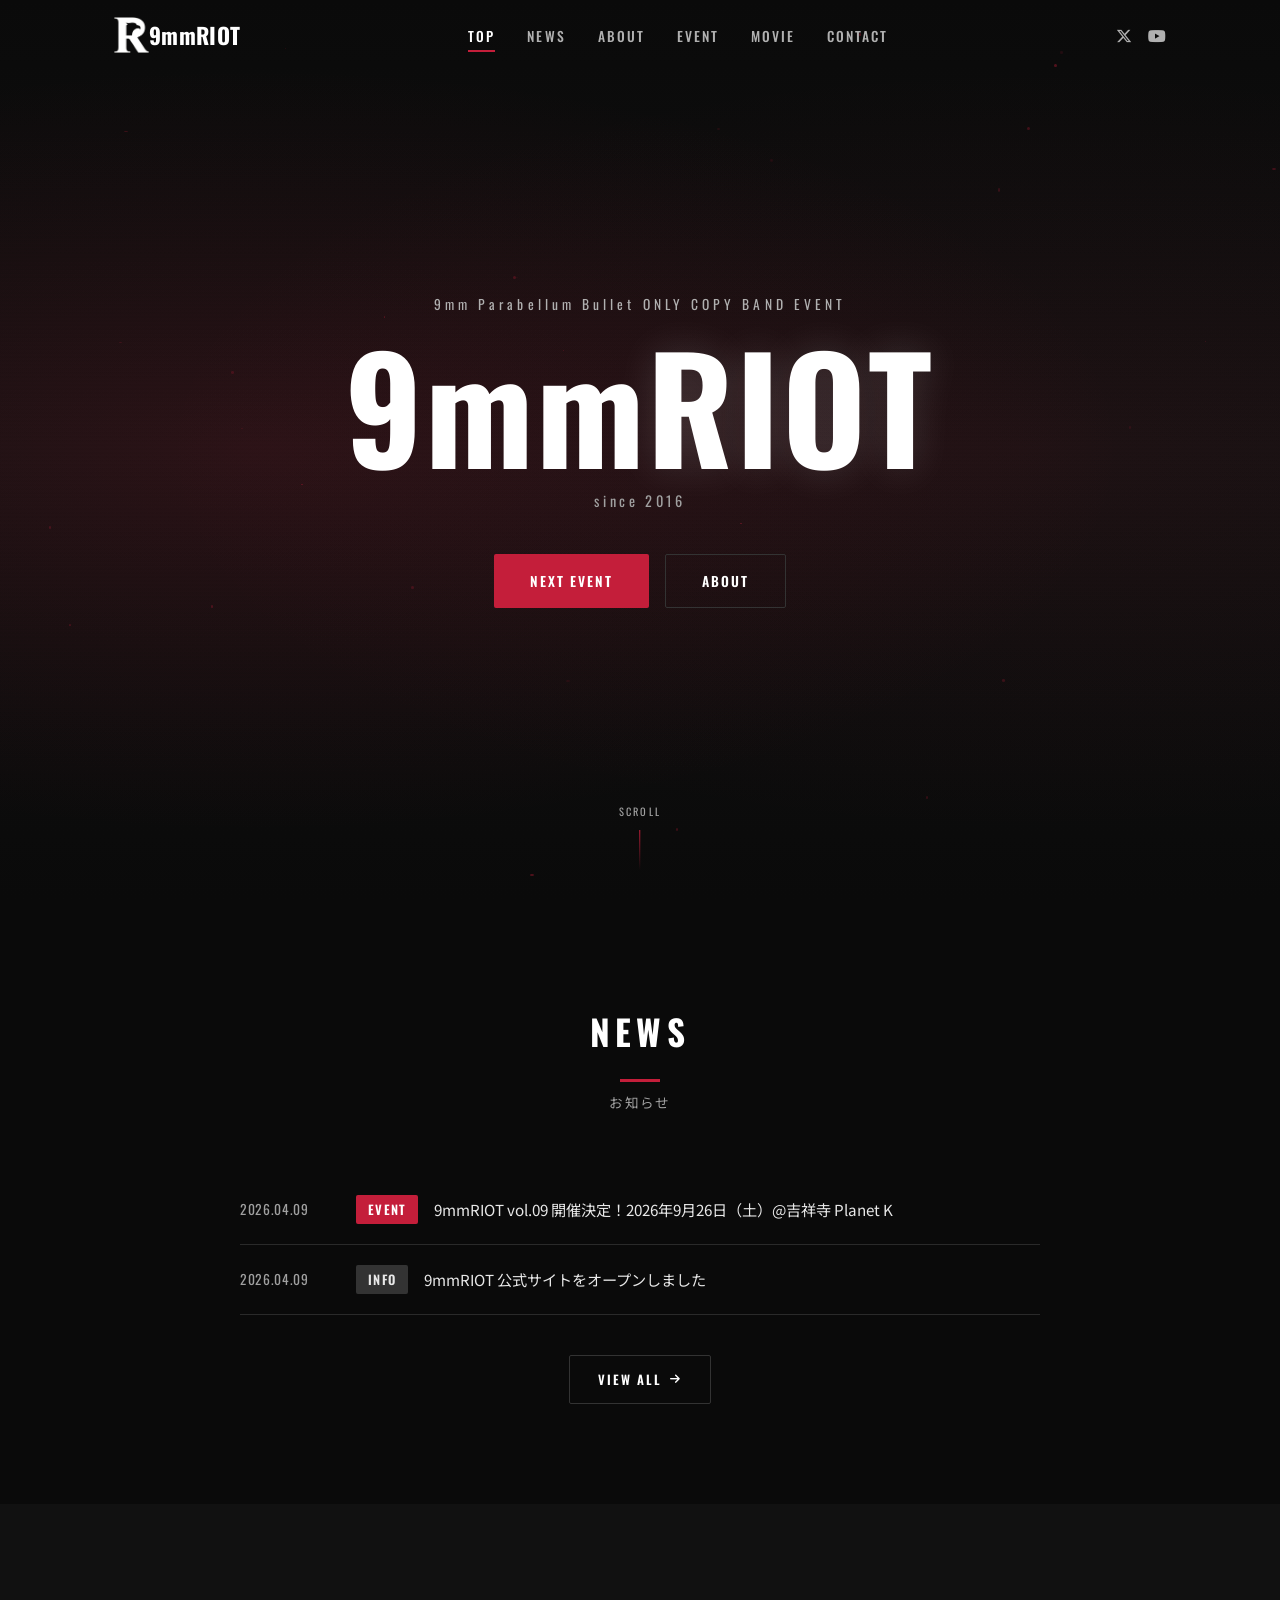
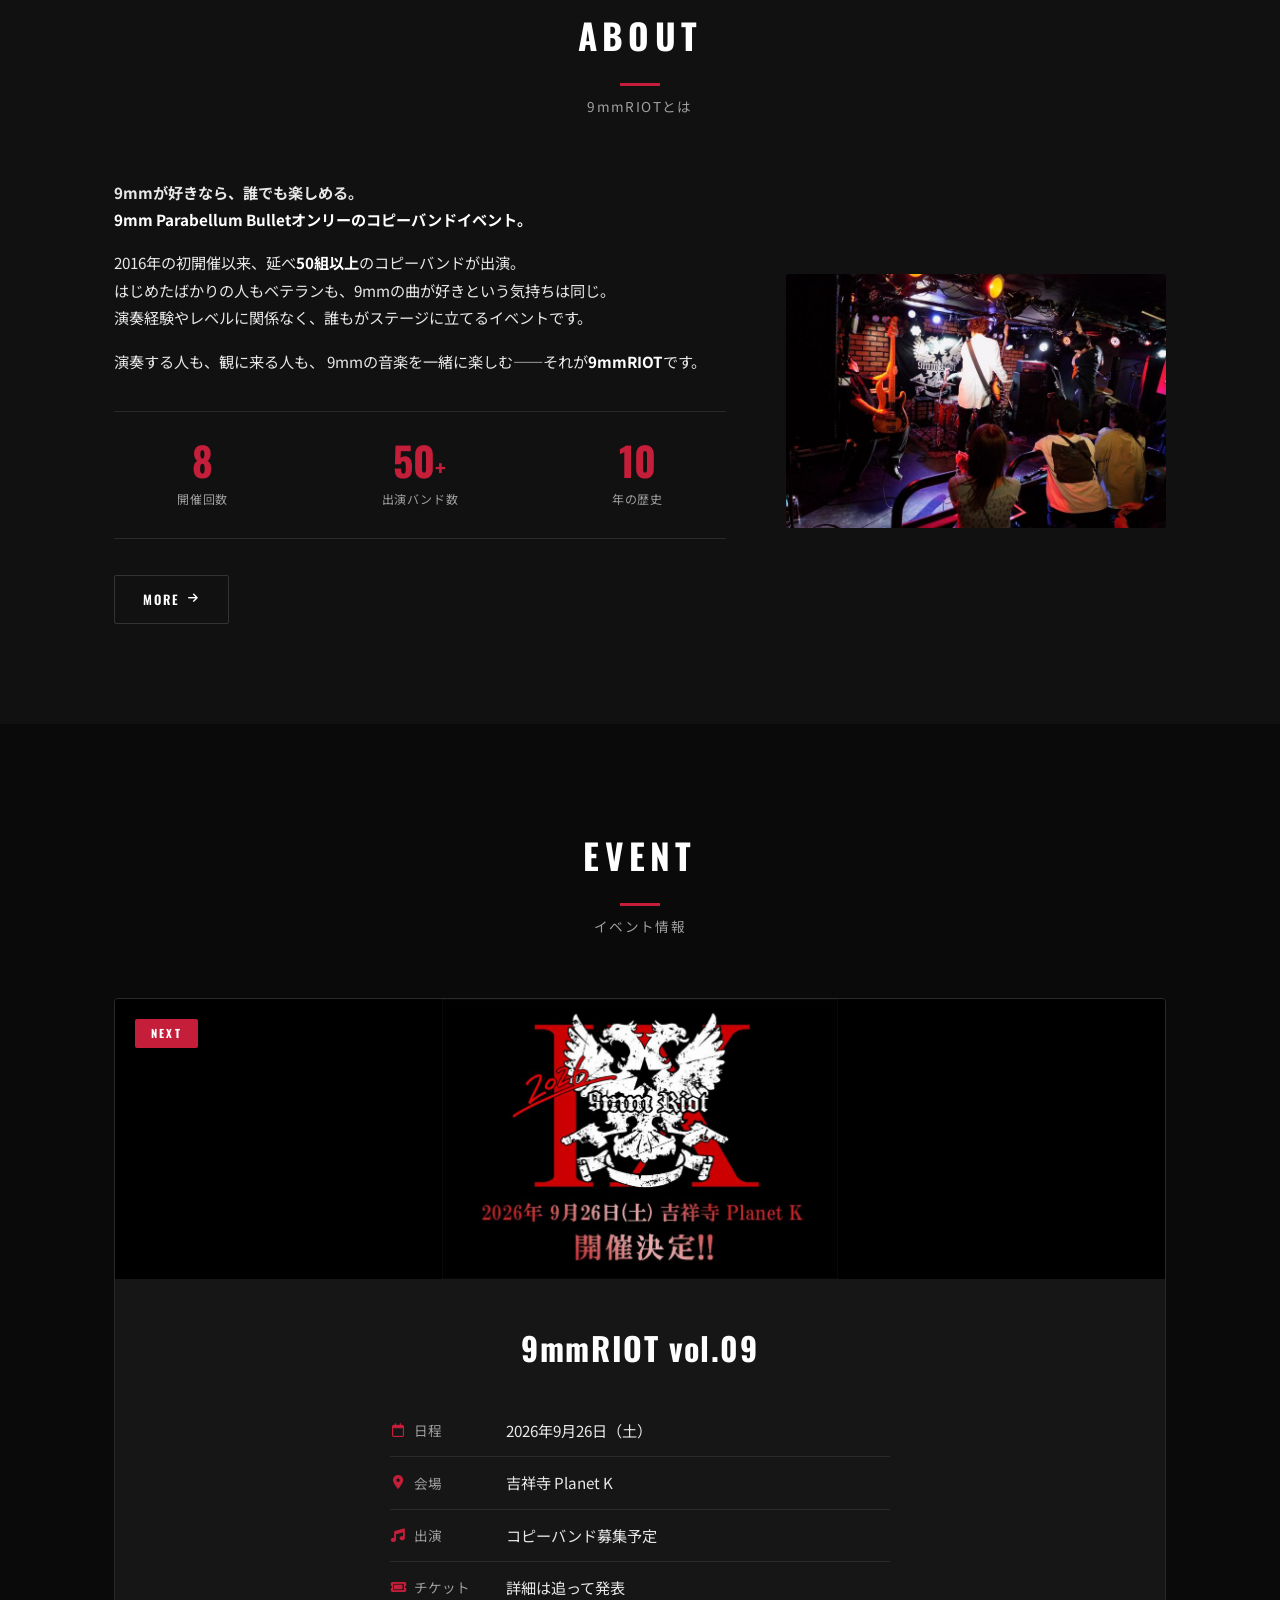
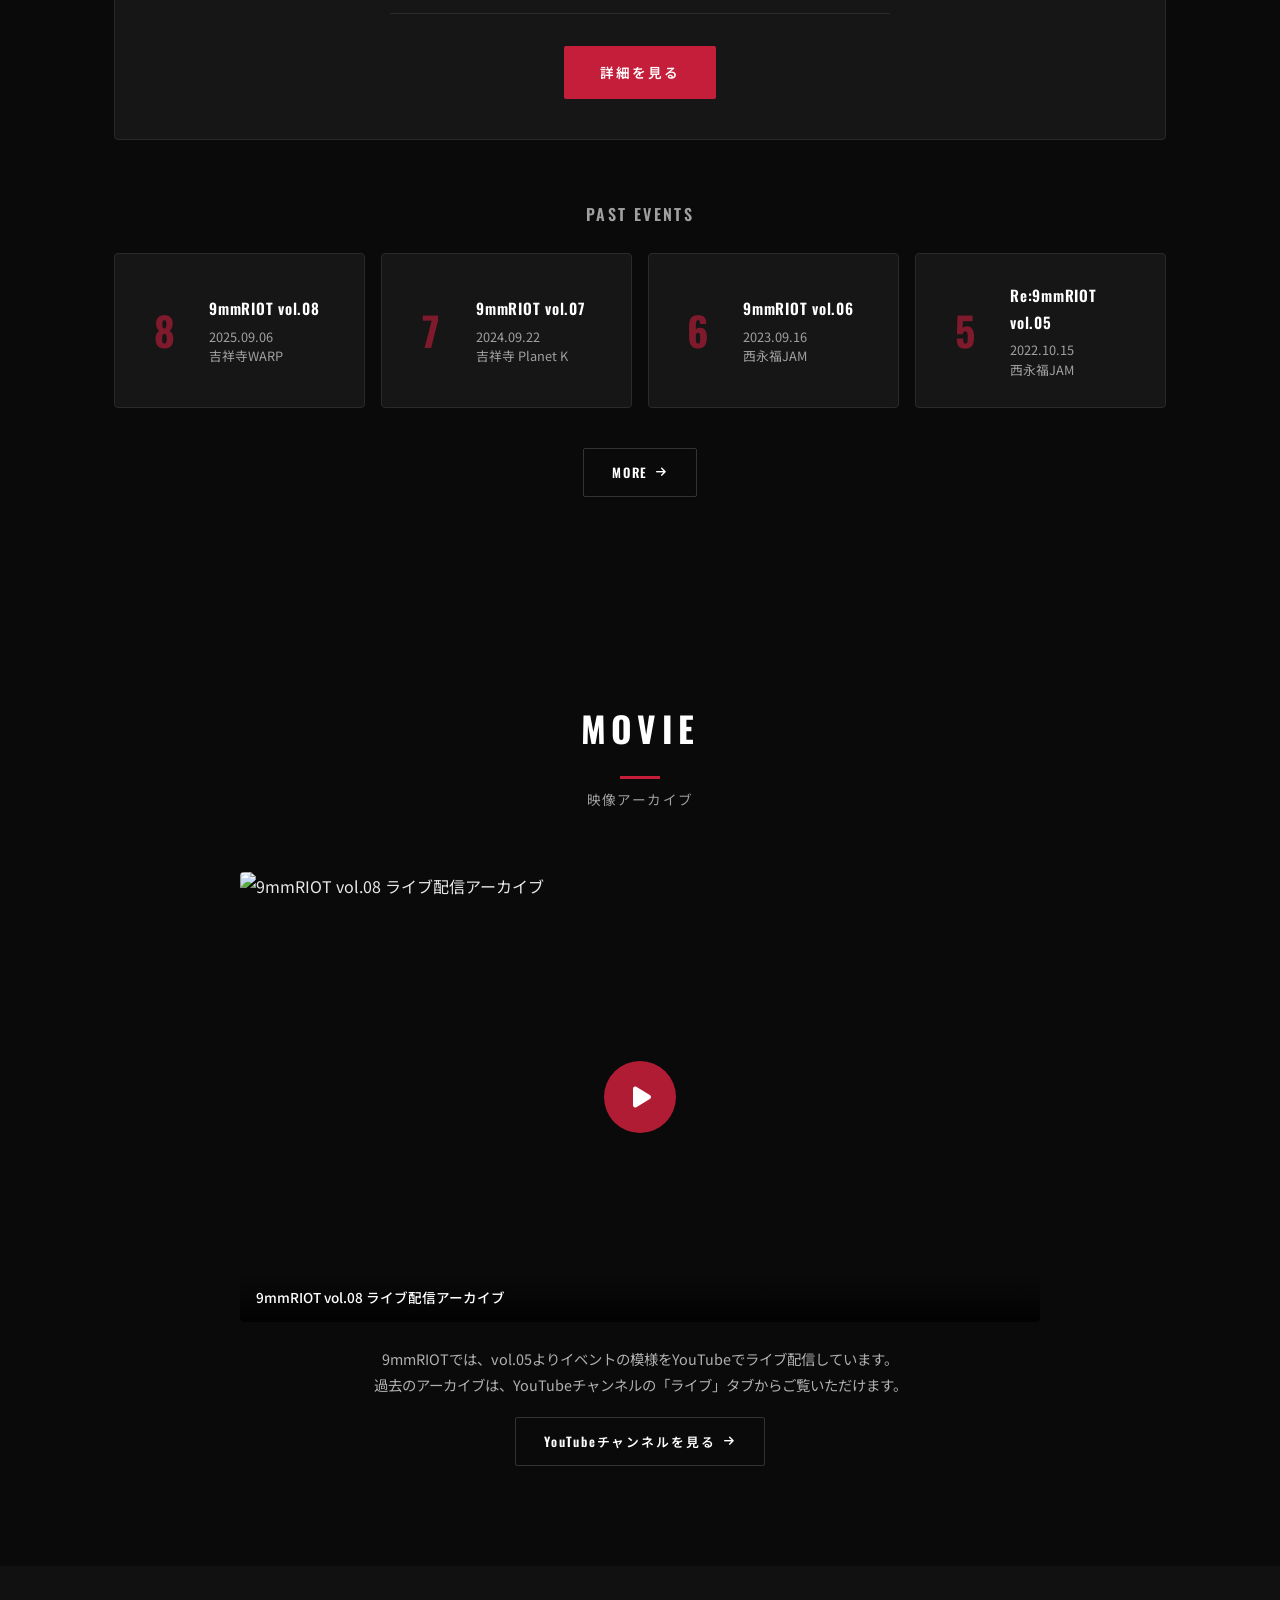
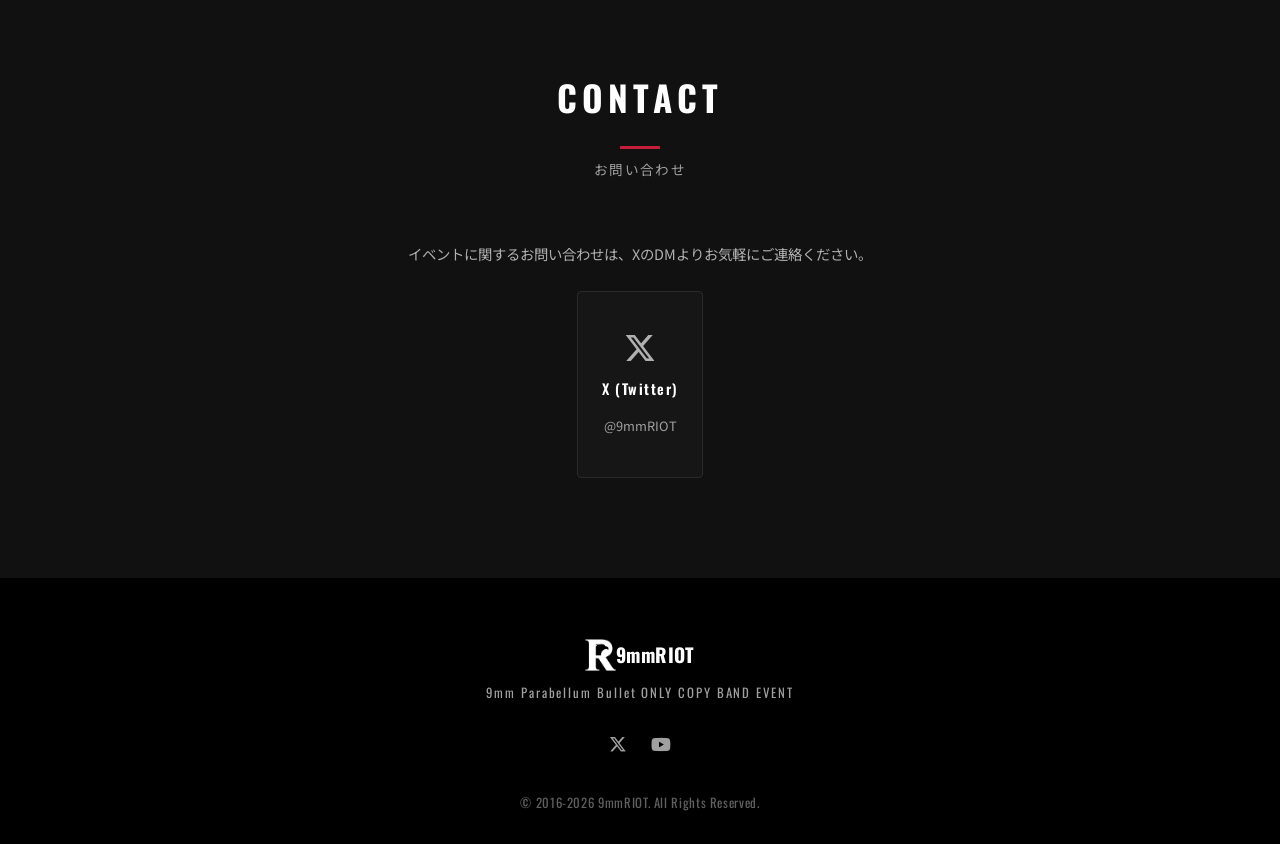
==== commit 73e5bb5c: "OGP画像修正: 黒背景ロゴ画像を作成・絶対URLに変更 - images/ogp.jpg を新規作成（黒背景1200x630にロゴ配置） - 全13ページのog:imageを絶対URLに変更 - L" ====
--- a/index.html
+++ b/index.html
@@ -8,7 +8,7 @@
   <!-- OGP -->
   <meta property="og:title" content="9mmRIOT - 9mm Parabellum Bullet ONLY COPY BAND EVENT">
   <meta property="og:description" content="9mm Parabellum Bulletオンリーのコピーバンドイベント。2016年より継続開催、延べ50組以上が出演。">
-  <meta property="og:image" content="images/logo.png">
+  <meta property="og:image" content="https://darling-cascaron-e70987.netlify.app/images/ogp.jpg">
   <meta property="og:type" content="website">
   <meta name="twitter:card" content="summary">
   <meta name="twitter:site" content="@9mmRIOT">
--- a/CSS/style.css
+++ b/CSS/style.css
@@ -1222,8 +1222,8 @@
    SUB PAGE COMMON STYLES
    ============================================================ */
 .page-header {
-  padding-top: calc(var(--header-height) + 60px);
-  padding-bottom: 60px;
+  padding-top: calc(var(--header-height) + 40px);
+  padding-bottom: 24px;
   text-align: center;
   background:
     radial-gradient(ellipse at 50% 0%, rgba(196, 30, 58, 0.1) 0%, transparent 60%),
@@ -1235,7 +1235,7 @@
 }
 
 .page-body {
-  padding: 60px 0 100px;
+  padding: 24px 0 100px;
 }
 
 .page-body .container {
@@ -2077,6 +2077,61 @@
   border-radius: 50%;
 }
 
+/* Entry Announce Banner */
+.entry-announce {
+  text-align: center;
+  padding: 32px 24px;
+  margin-bottom: 24px;
+  background:
+    radial-gradient(ellipse at 50% 50%, rgba(196, 30, 58, 0.15) 0%, transparent 70%),
+    var(--color-bg-card);
+  border: 2px solid rgba(196, 30, 58, 0.4);
+  border-radius: 8px;
+}
+
+.entry-announce-date {
+  font-family: var(--font-en);
+  font-size: 1rem;
+  font-weight: 600;
+  letter-spacing: 0.1em;
+  color: var(--color-accent);
+  margin-bottom: 8px;
+}
+
+.entry-announce-date i {
+  margin-right: 8px;
+}
+
+.entry-announce-datetime {
+  font-family: var(--font-en);
+  font-size: 2.5rem;
+  font-weight: 900;
+  color: var(--color-white);
+  line-height: 1.2;
+  margin-bottom: 16px;
+}
+
+.entry-announce-sub {
+  font-size: 0.9rem;
+  color: var(--color-text-muted);
+}
+
+@media (max-width: 768px) {
+  .entry-announce-sub {
+    text-align: left;
+  }
+}
+
+@media (max-width: 480px) {
+  .entry-announce {
+    padding: 24px 16px;
+  }
+
+  .entry-announce-datetime {
+    font-size: 1.8rem;
+  }
+}
+
 /* Entry Welcome Box */
 .entry-welcome-box {
   background: linear-gradient(135deg, rgba(196, 30, 58, 0.08), rgba(196, 30, 58, 0.02));
@@ -2104,6 +2159,46 @@
   line-height: 2;
 }
 
+/* DM Copy Box */
+.entry-dm-copybox {
+  position: relative;
+  margin-top: 12px;
+  background-color: var(--color-bg);
+  border: 1px solid var(--color-border);
+  border-radius: 4px;
+  padding: 16px;
+}
+
+.entry-dm-copybox pre {
+  font-family: var(--font-ja);
+  font-size: 0.85rem;
+  color: var(--color-text);
+  white-space: pre-wrap;
+  line-height: 1.8;
+  margin: 0;
+}
+
+.btn-copy {
+  position: absolute;
+  top: 8px;
+  right: 8px;
+  font-family: var(--font-en);
+  font-size: 0.75rem;
+  font-weight: 600;
+  letter-spacing: 0.05em;
+  padding: 6px 14px;
+  background-color: var(--color-accent);
+  color: var(--color-white);
+  border: none;
+  border-radius: 2px;
+  cursor: pointer;
+  transition: background-color var(--transition-fast);
+}
+
+.btn-copy:hover {
+  background-color: var(--color-accent-hover);
+}
+
 .entry-note-small {
   font-size: 0.85rem;
   color: var(--color-text-dim);
@@ -2191,7 +2286,7 @@
   border: 1px solid rgba(196, 30, 58, 0.3);
   border-radius: 4px;
   font-size: 0.875rem;
-  color: var(--color-accent);
+  color: var(--color-white);
   font-weight: 500;
   line-height: 1.7;
 }
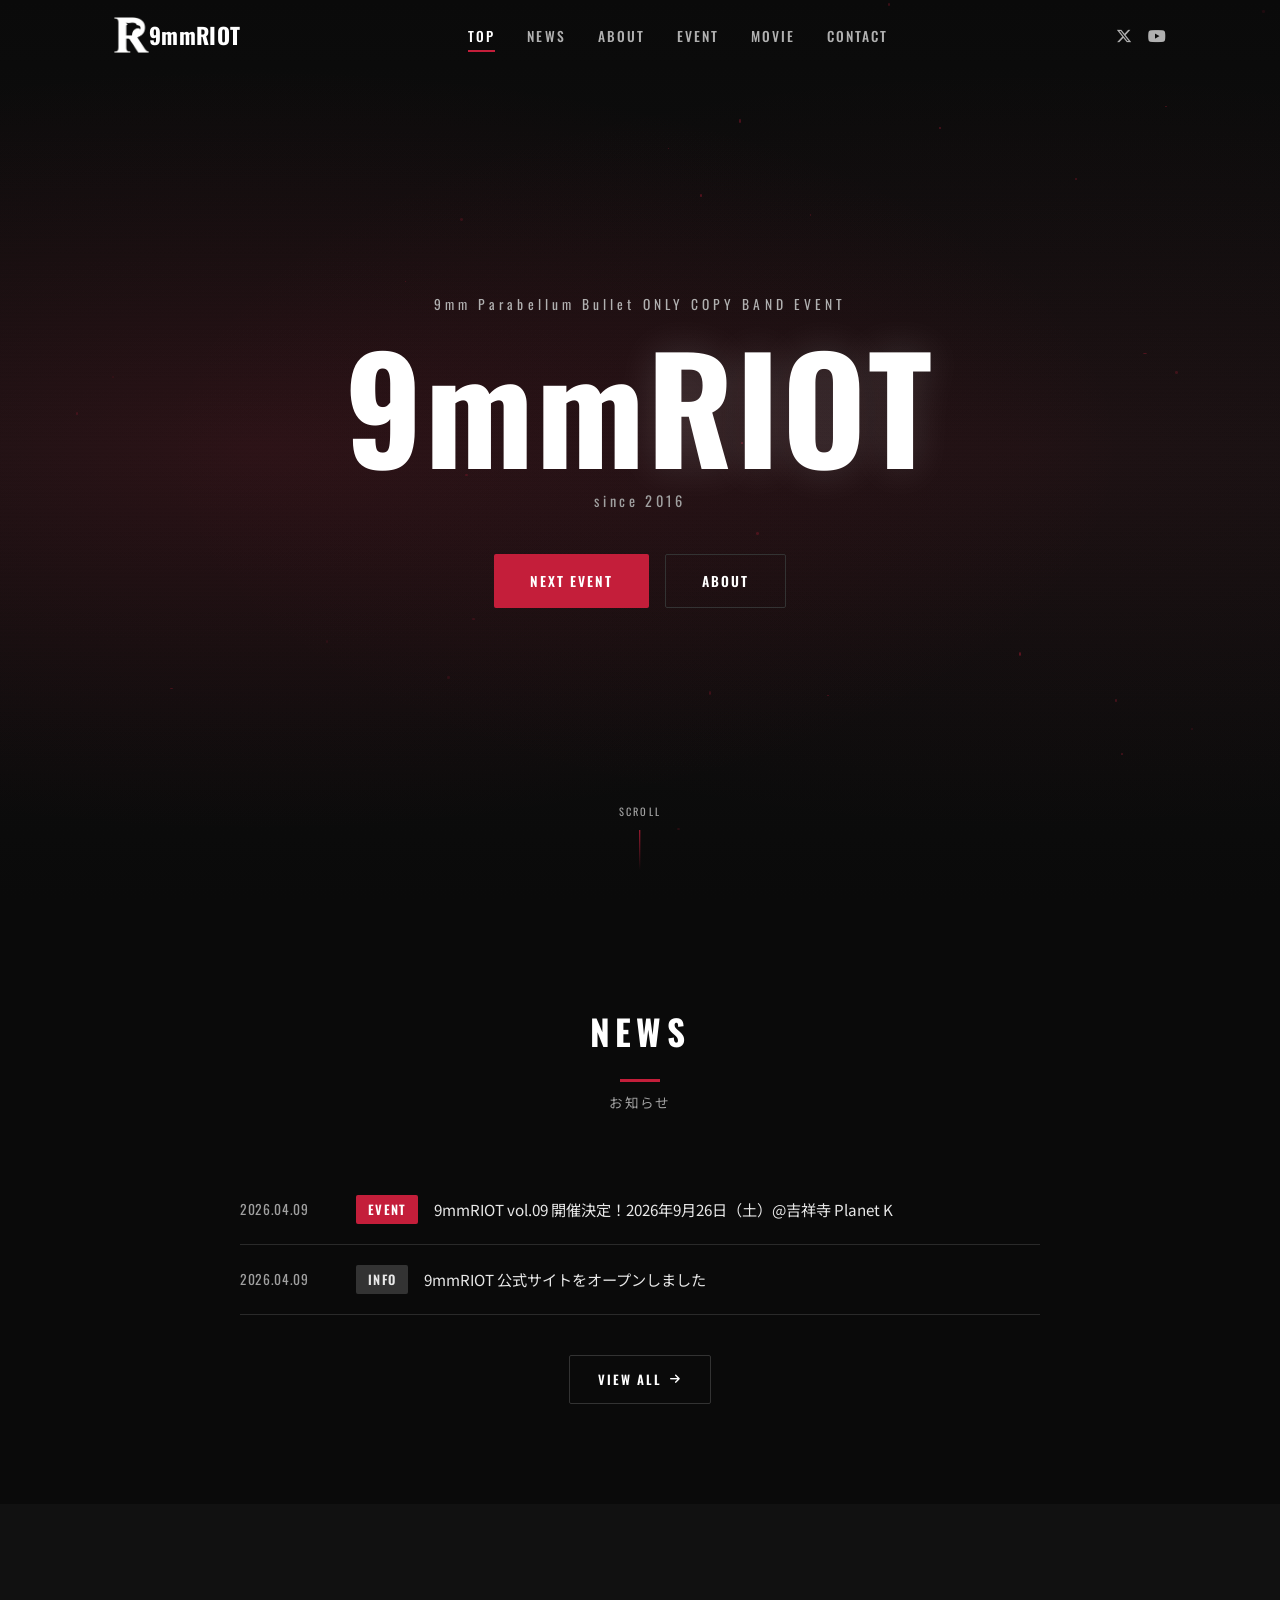
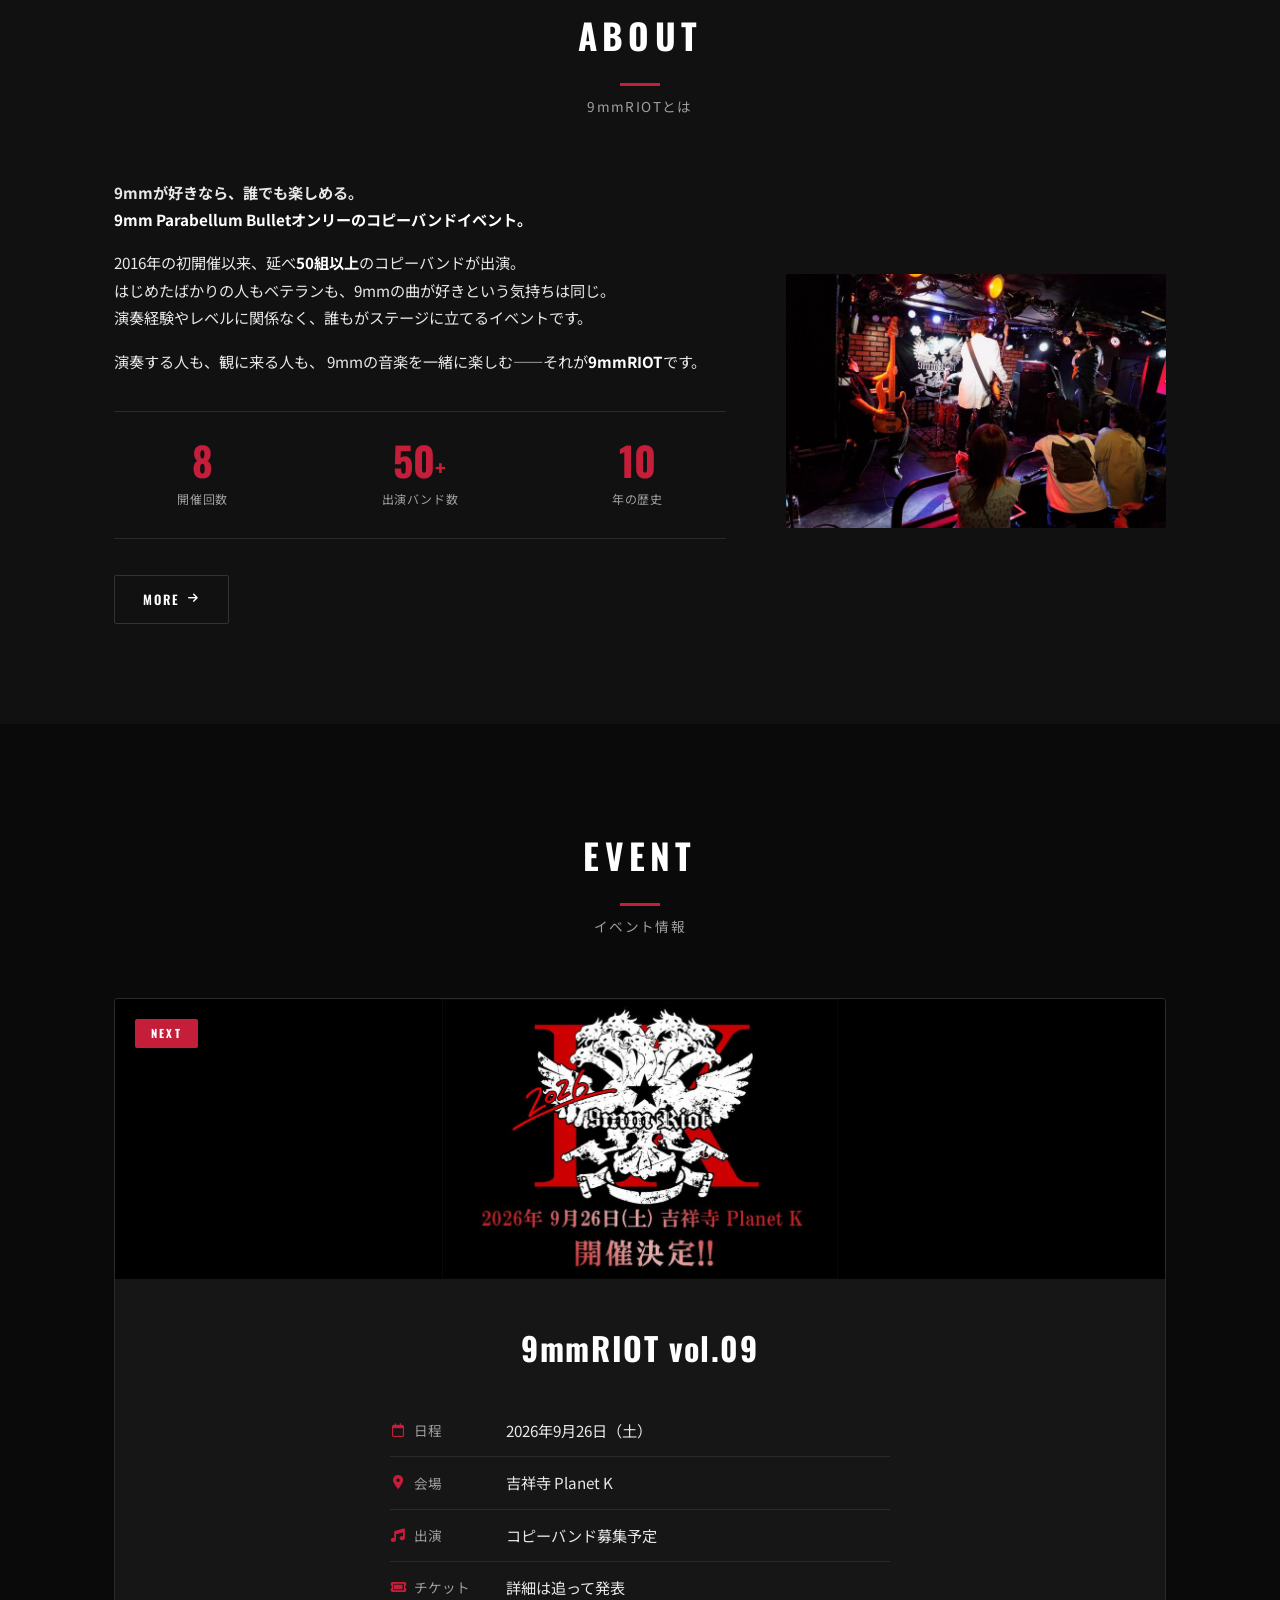
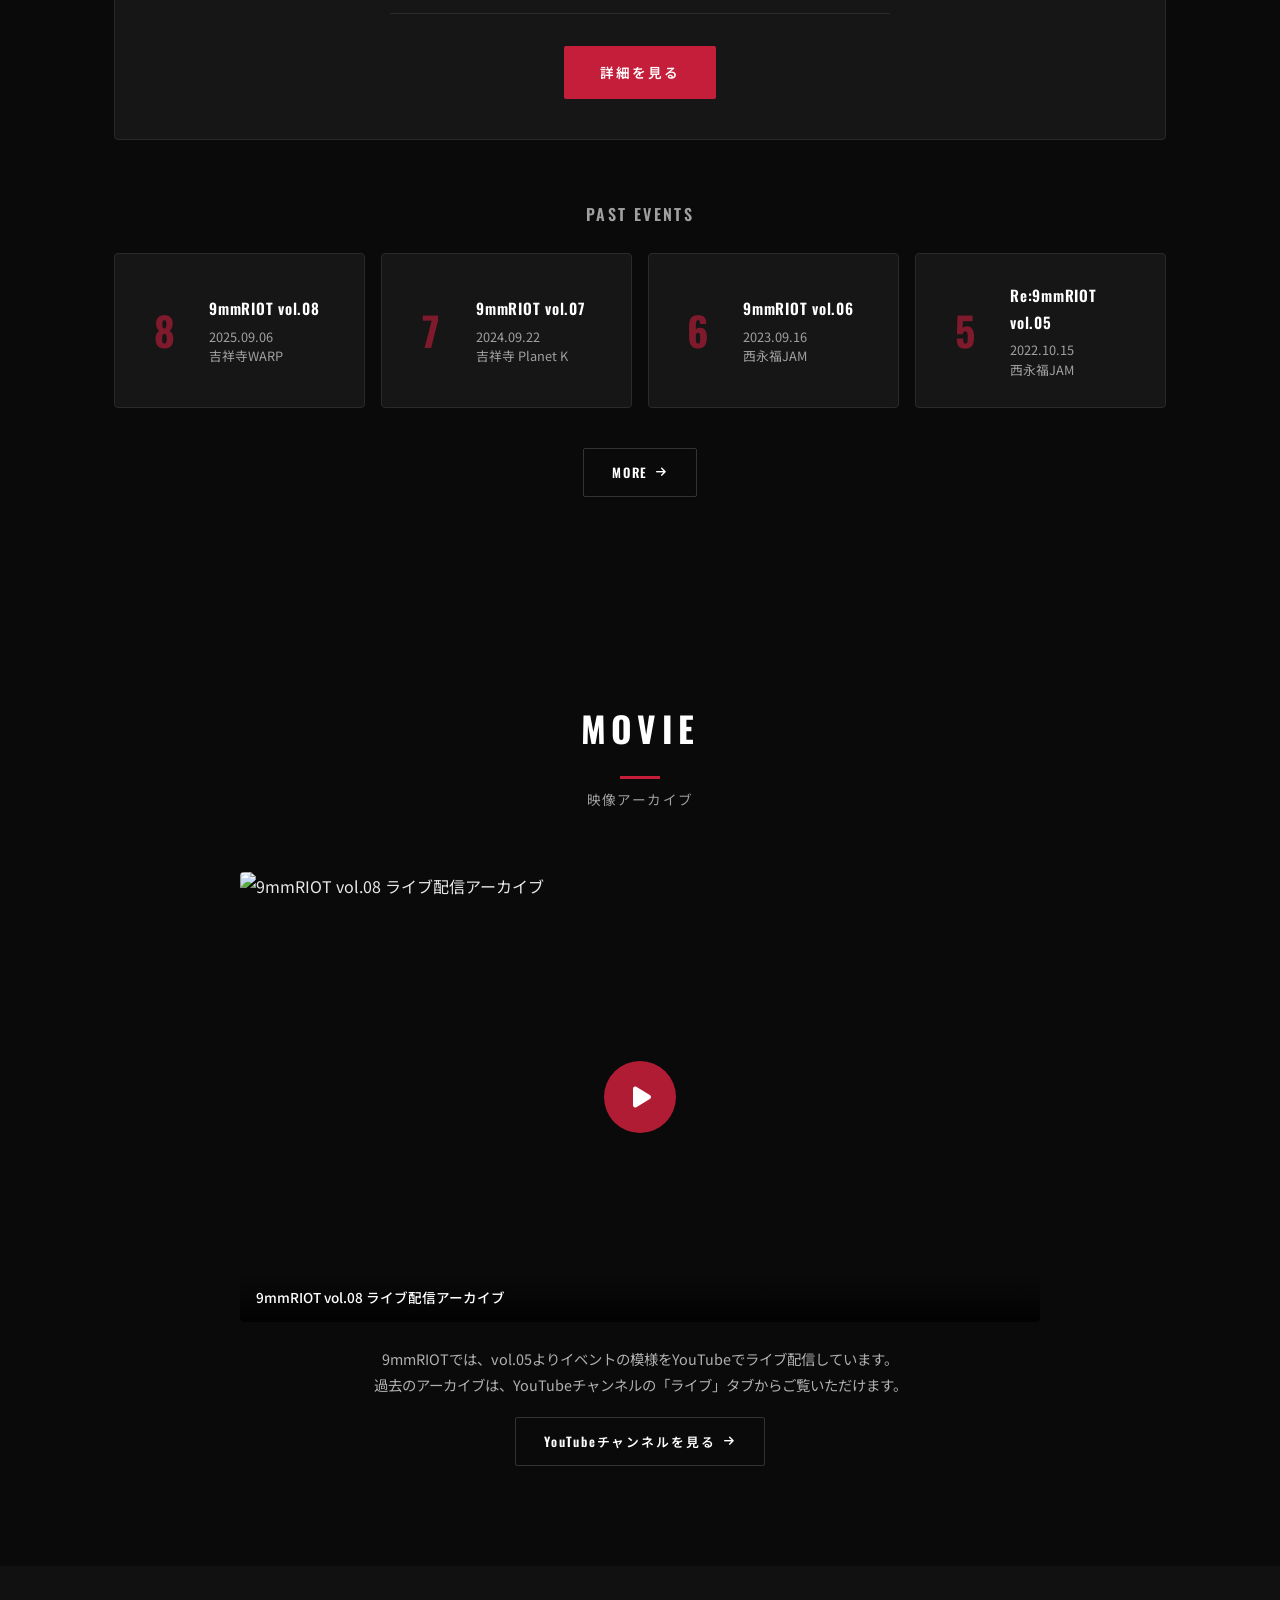
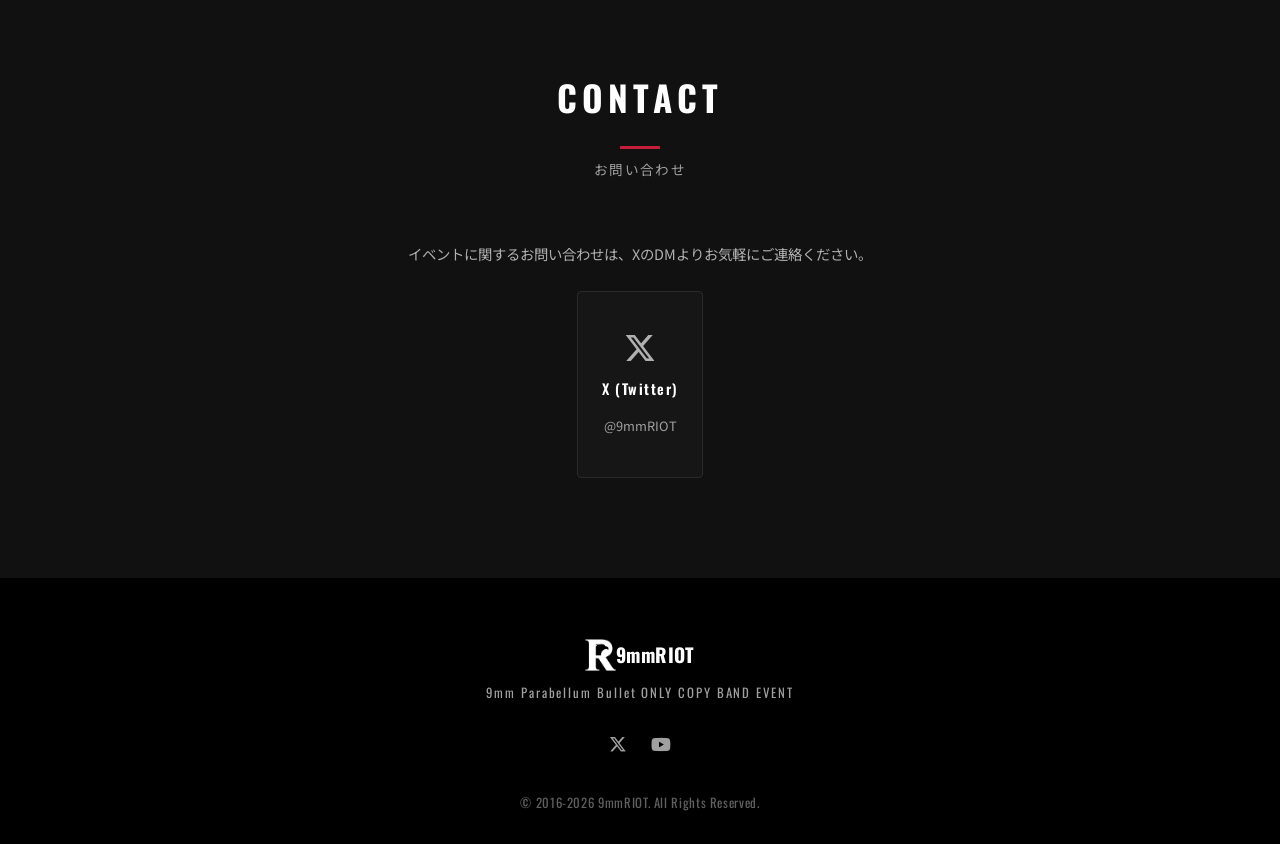
==== commit 673ca5ef: "告知画像差替・URL変更・OGP更新 - 告知画像3を圧縮してriot9-flyer.jpgに差替（64KB） - OGP画像を新しい告知画像で再作成（93KB） - 全ファイルのOGP URLを9m" ====
--- a/index.html
+++ b/index.html
@@ -8,7 +8,7 @@
   <!-- OGP -->
   <meta property="og:title" content="9mmRIOT - 9mm Parabellum Bullet ONLY COPY BAND EVENT">
   <meta property="og:description" content="9mm Parabellum Bulletオンリーのコピーバンドイベント。2016年より継続開催、延べ50組以上が出演。">
-  <meta property="og:image" content="https://darling-cascaron-e70987.netlify.app/images/ogp.jpg">
+  <meta property="og:image" content="https://9mmriot-official.netlify.app/images/ogp.jpg">
   <meta property="og:type" content="website">
   <meta name="twitter:card" content="summary">
   <meta name="twitter:site" content="@9mmRIOT">
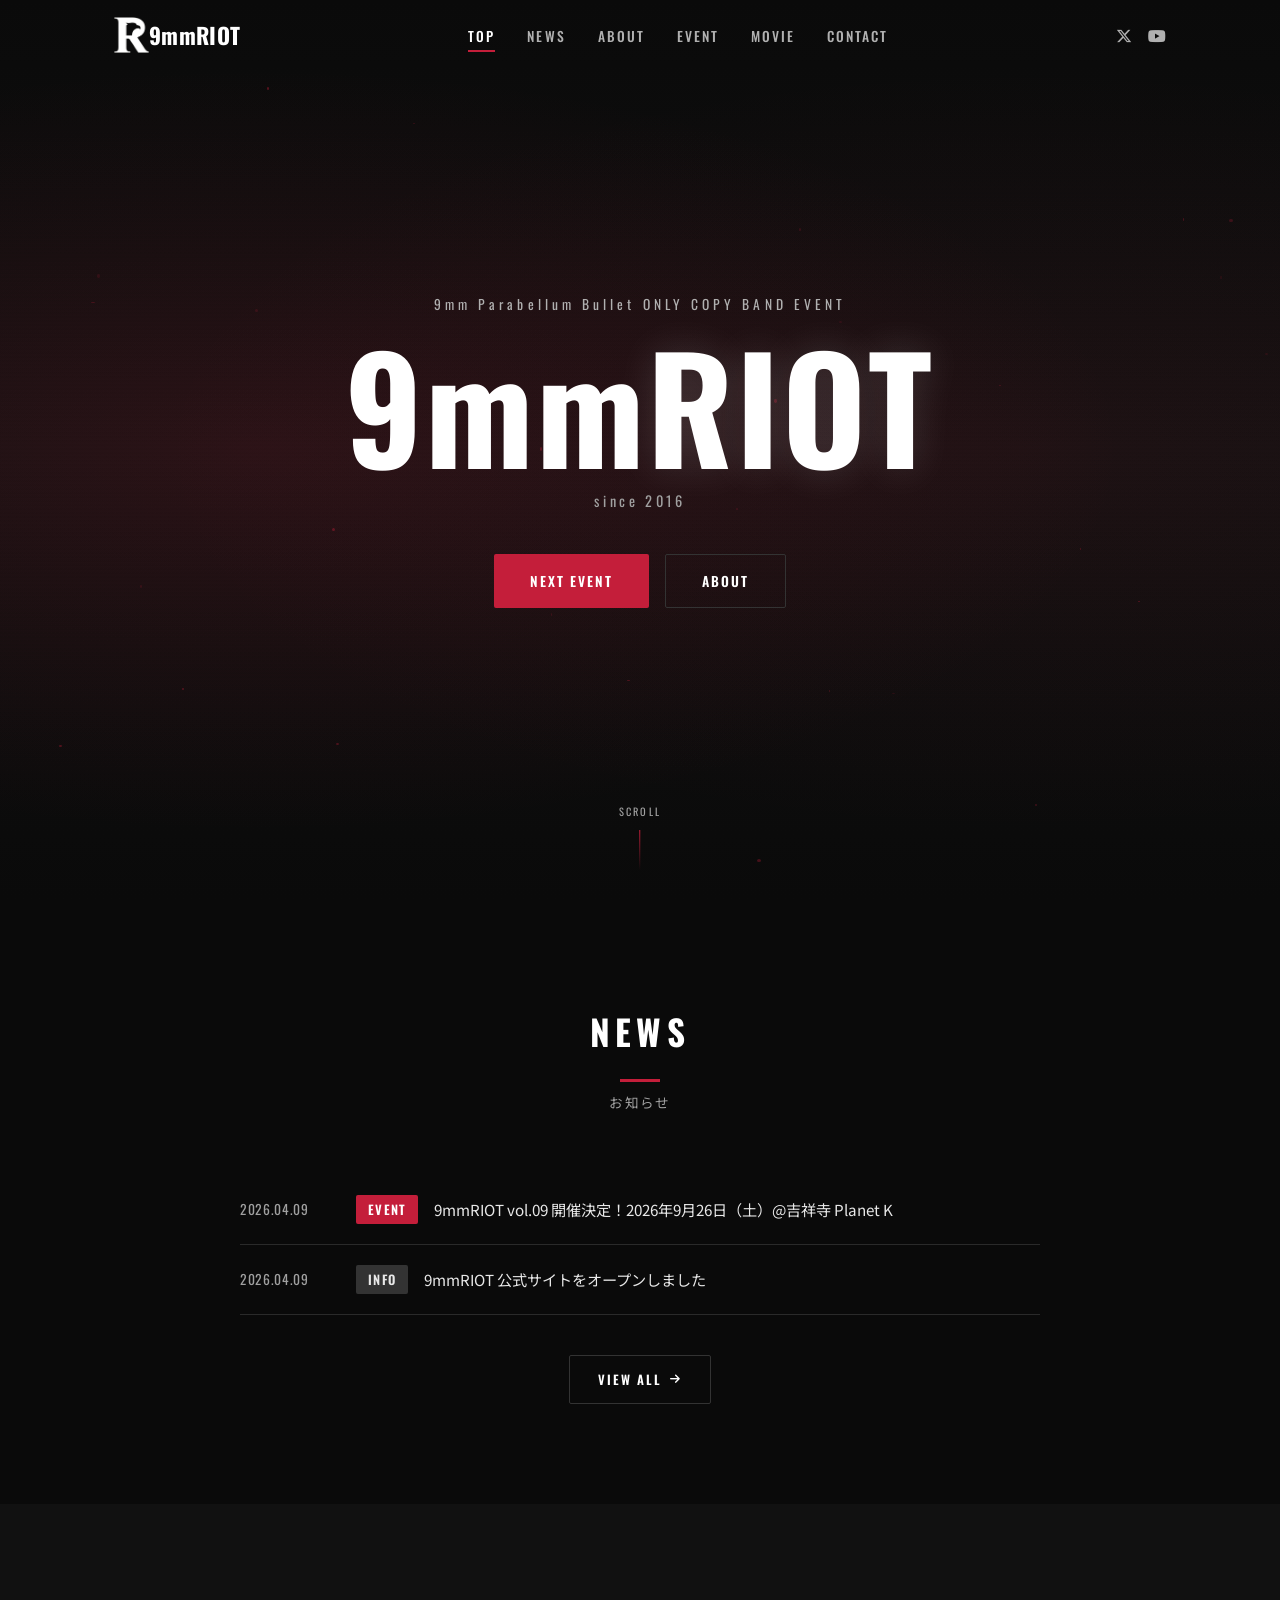
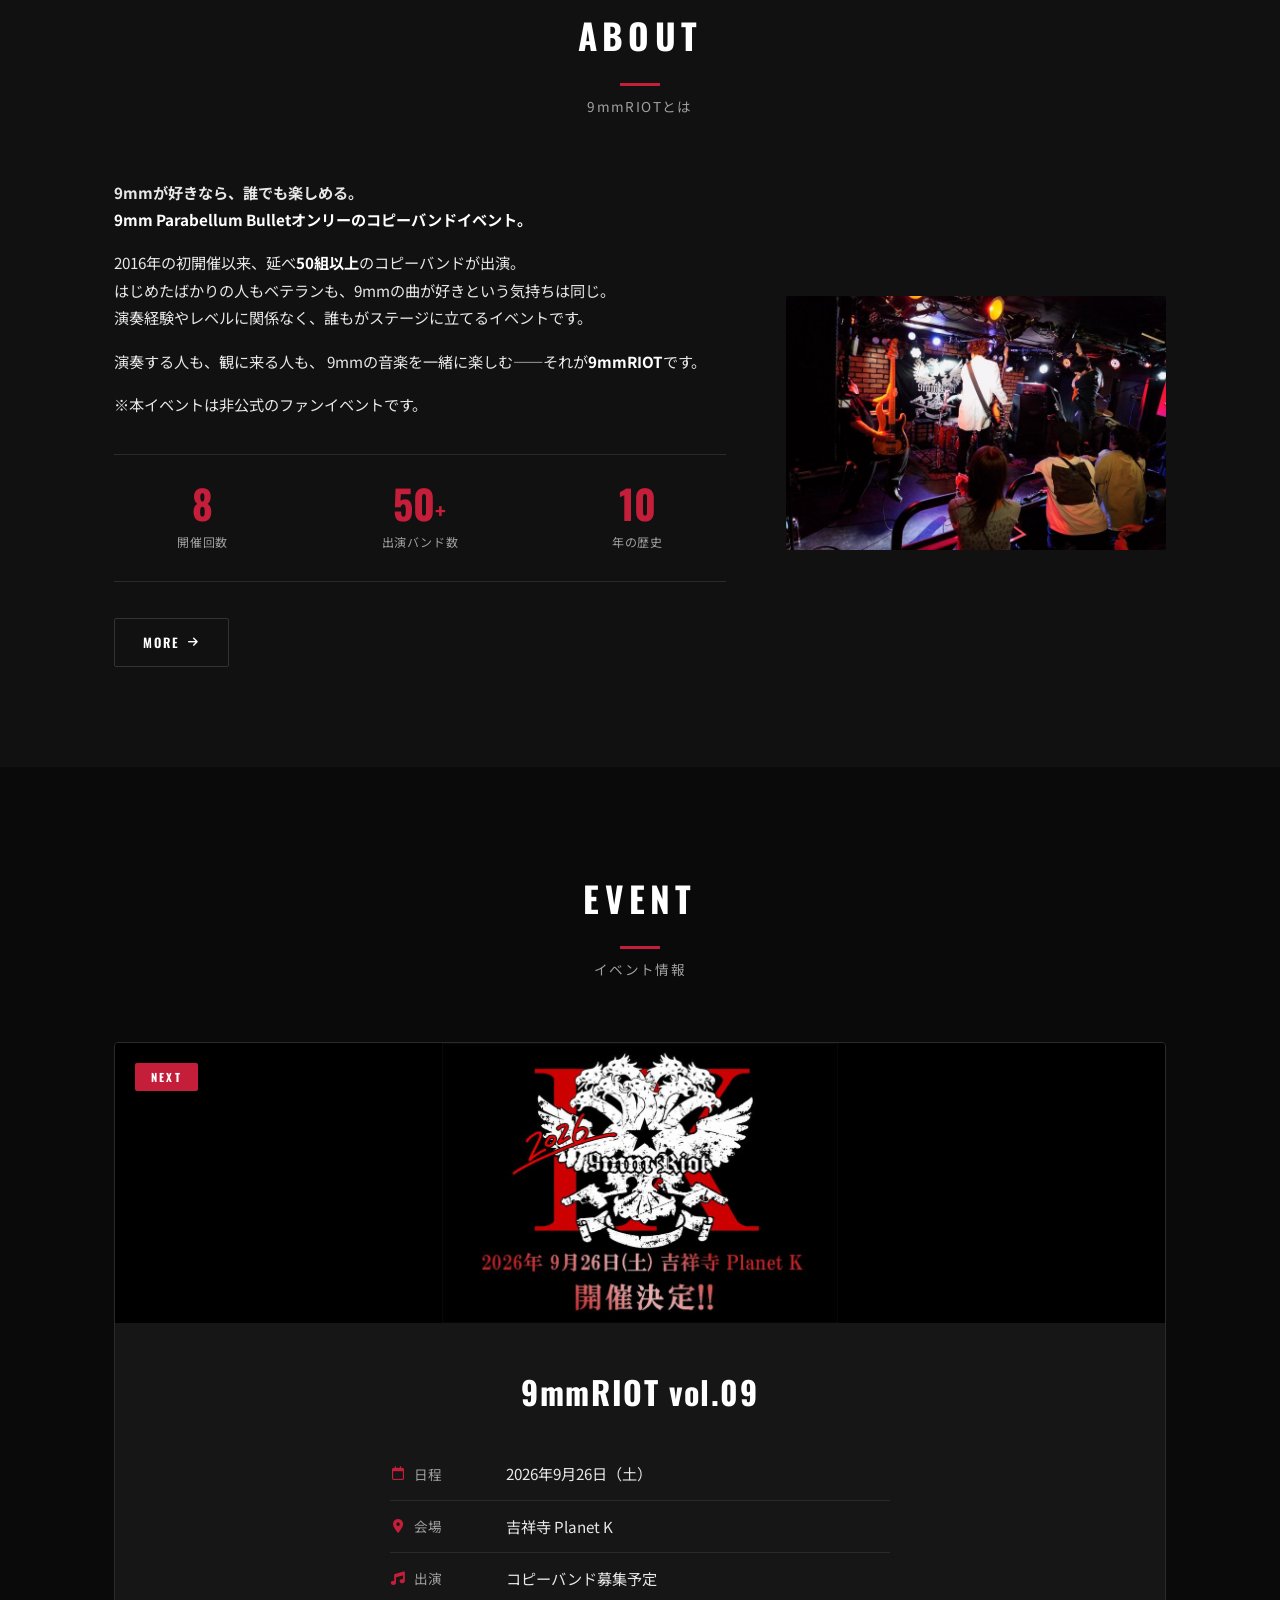
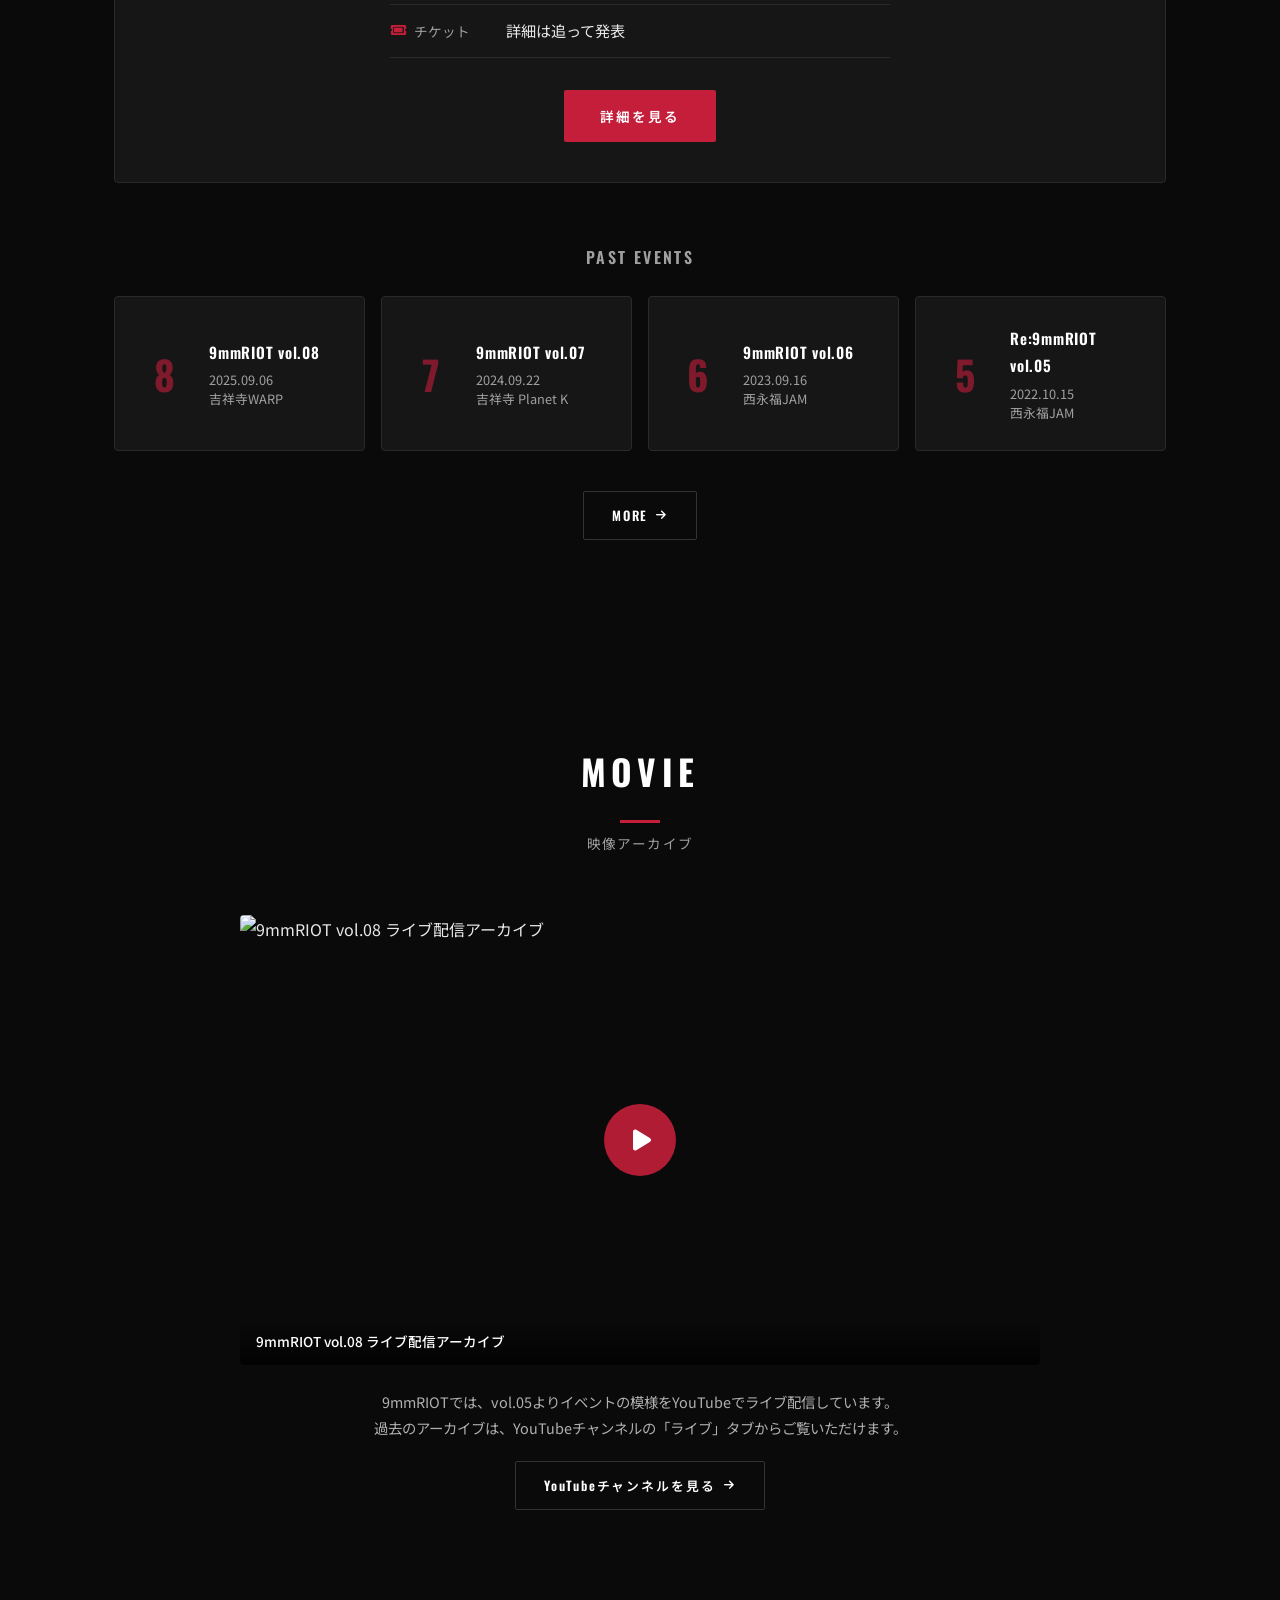
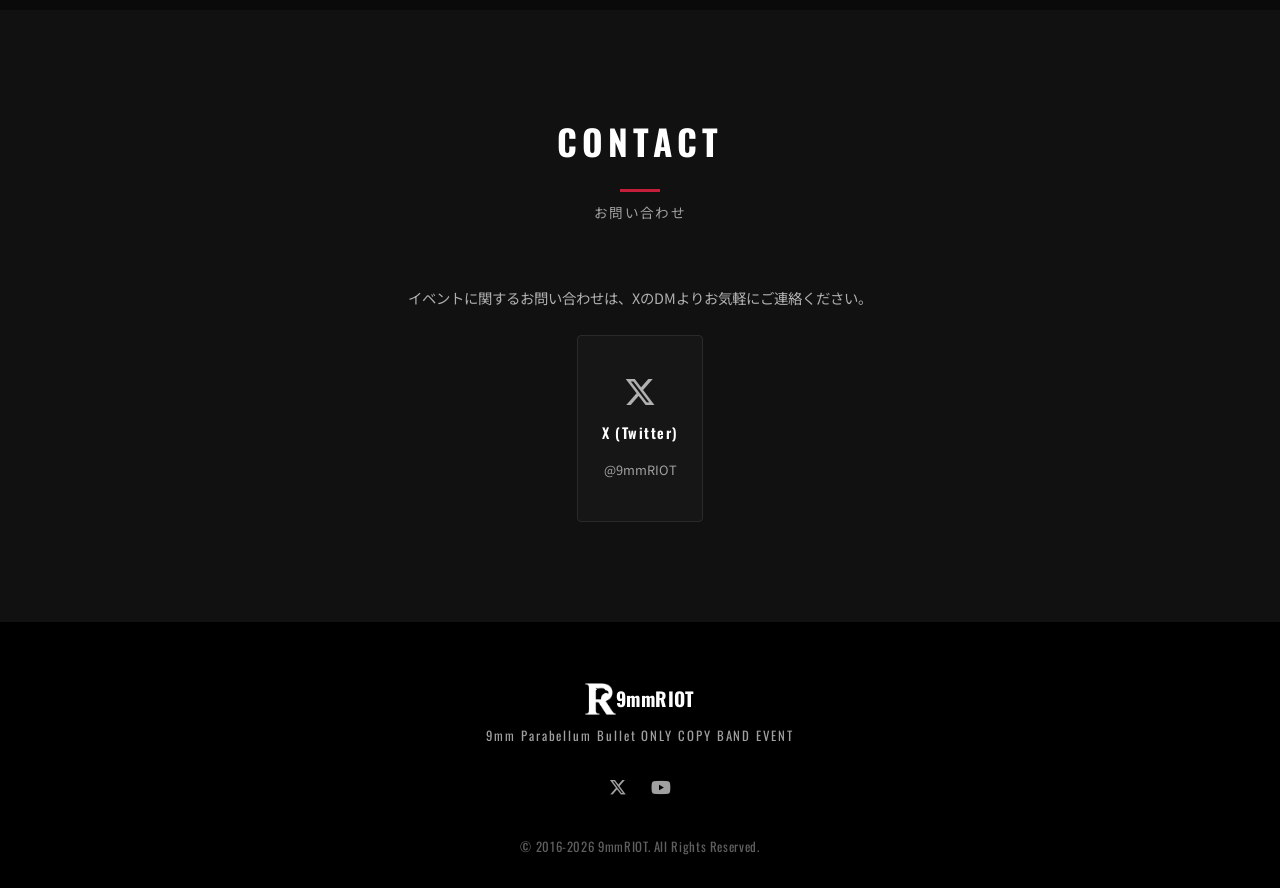
==== commit 782f4b0a: "非公式記載をTOP・ABOUTに配置、バンド名修正 - 「※本イベントは非公式のファンイベントです。」をTOP・ABOUTの紹介文下に配置 - フッターからは削除（全13ページ） - riot1: キ" ====
--- a/index.html
+++ b/index.html
@@ -128,6 +128,7 @@
             演奏する人も、観に来る人も、
             9mmの音楽を一緒に楽しむ——それが<strong>9mmRIOT</strong>です。
           </p>
+          <p class="about-unofficial">※本イベントは非公式のファンイベントです。</p>
           <div class="about-stats">
             <div class="stat-item">
               <div class="stat-value">
--- a/CSS/style.css
+++ b/CSS/style.css
@@ -636,6 +636,12 @@
   color: var(--color-white);
 }
 
+.about-unofficial {
+  font-size: 0.8rem;
+  color: var(--color-text-dim);
+  margin-bottom: 16px;
+}
+
 .about-stats {
   display: flex;
   gap: 40px;
@@ -1162,6 +1168,13 @@
   color: var(--color-accent);
 }
 
+.footer-unofficial {
+  font-size: 0.75rem;
+  color: var(--color-text-dim);
+  margin-bottom: 12px;
+  opacity: 0.6;
+}
+
 .footer-copy {
   font-family: var(--font-en);
   font-size: 0.8rem;
@@ -2161,12 +2174,13 @@
 
 /* DM Copy Box */
 .entry-dm-copybox {
-  position: relative;
   margin-top: 12px;
   background-color: var(--color-bg);
   border: 1px solid var(--color-border);
   border-radius: 4px;
   padding: 16px;
+  display: flex;
+  flex-direction: column;
 }
 
 .entry-dm-copybox pre {
@@ -2176,12 +2190,13 @@
   white-space: pre-wrap;
   line-height: 1.8;
   margin: 0;
+  order: 1;
 }
 
 .btn-copy {
-  position: absolute;
-  top: 8px;
-  right: 8px;
+  align-self: flex-end;
+  order: 2;
+  margin-top: 12px;
   font-family: var(--font-en);
   font-size: 0.75rem;
   font-weight: 600;
@@ -2772,6 +2787,19 @@
     min-height: 400px;
   }
 
+  /* ステップを縦並びに変更 */
+  .entry-step {
+    flex-direction: column;
+    gap: 12px;
+    padding: 20px 16px;
+  }
+
+  .entry-step-num {
+    width: 40px;
+    height: 40px;
+    font-size: 1.1rem;
+  }
+
   /* ステップ区切り線非表示 */
   .entry-step-connector {
     display: none;
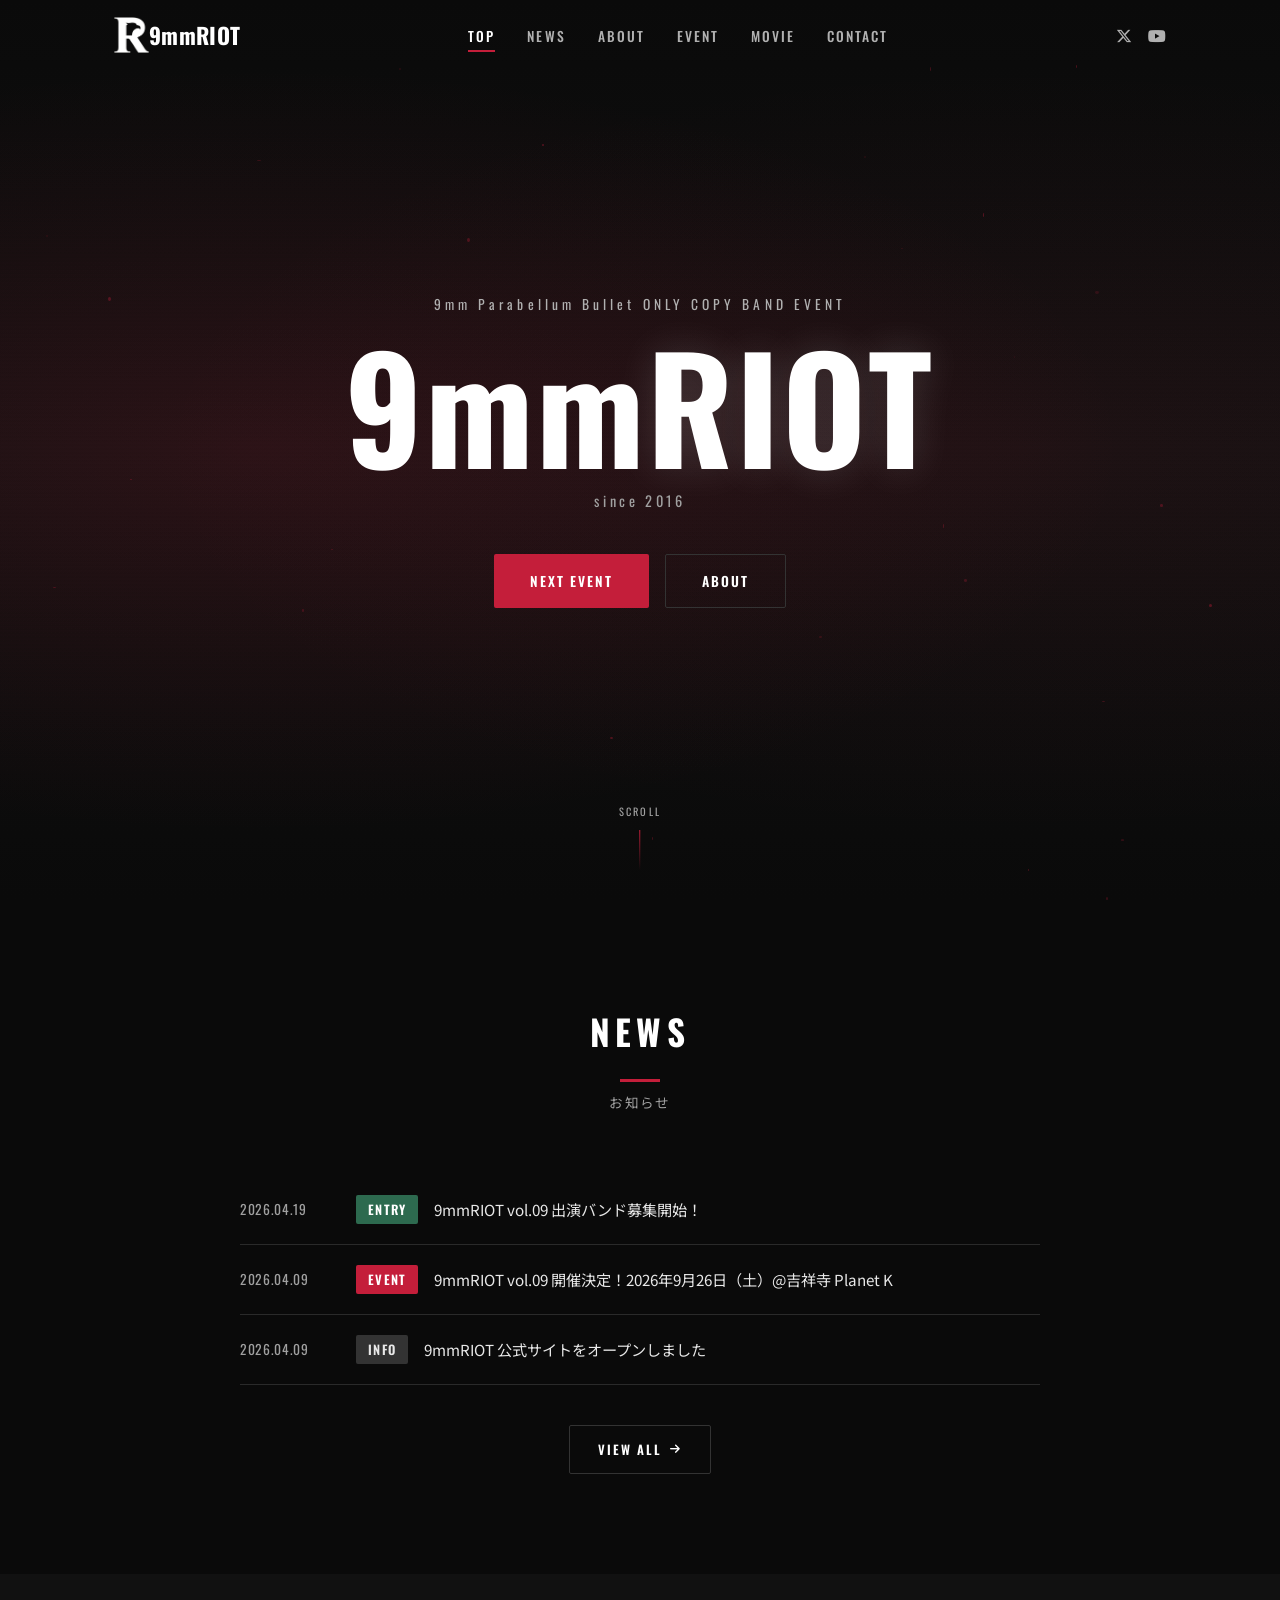
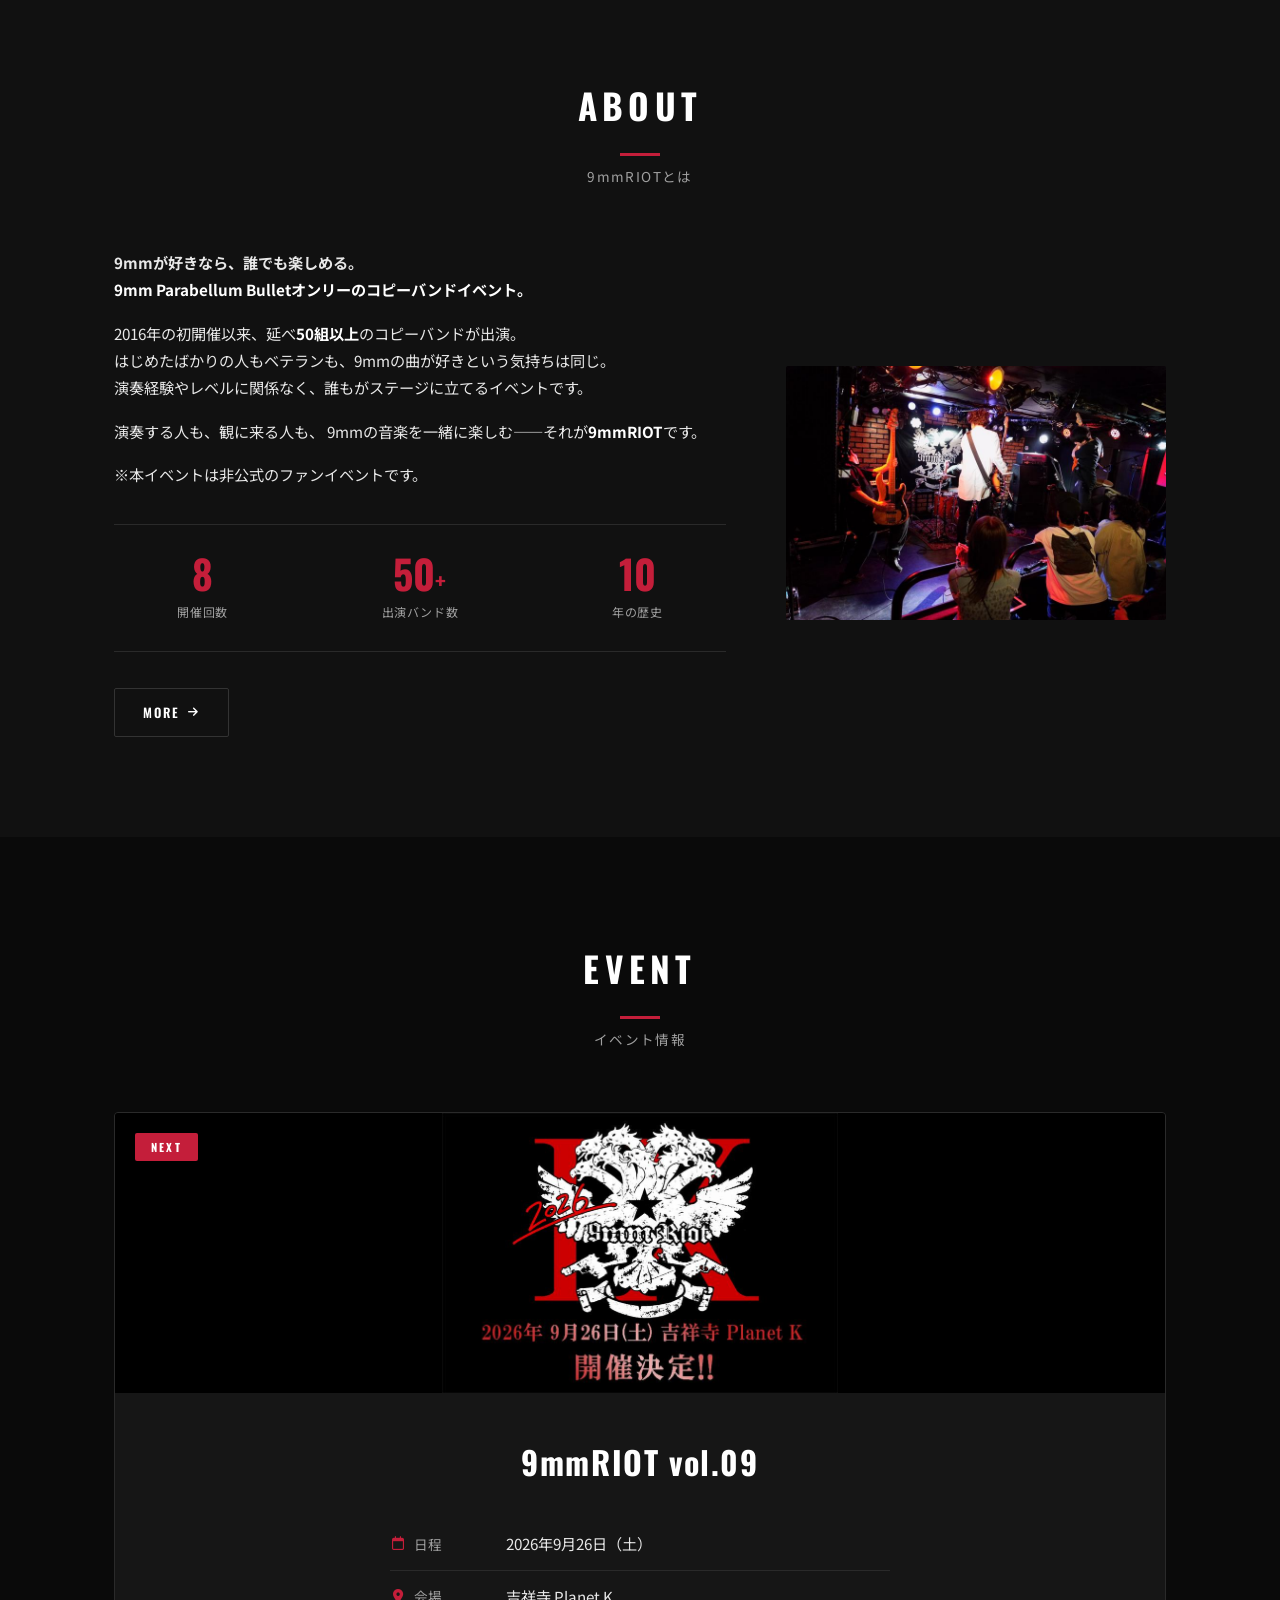
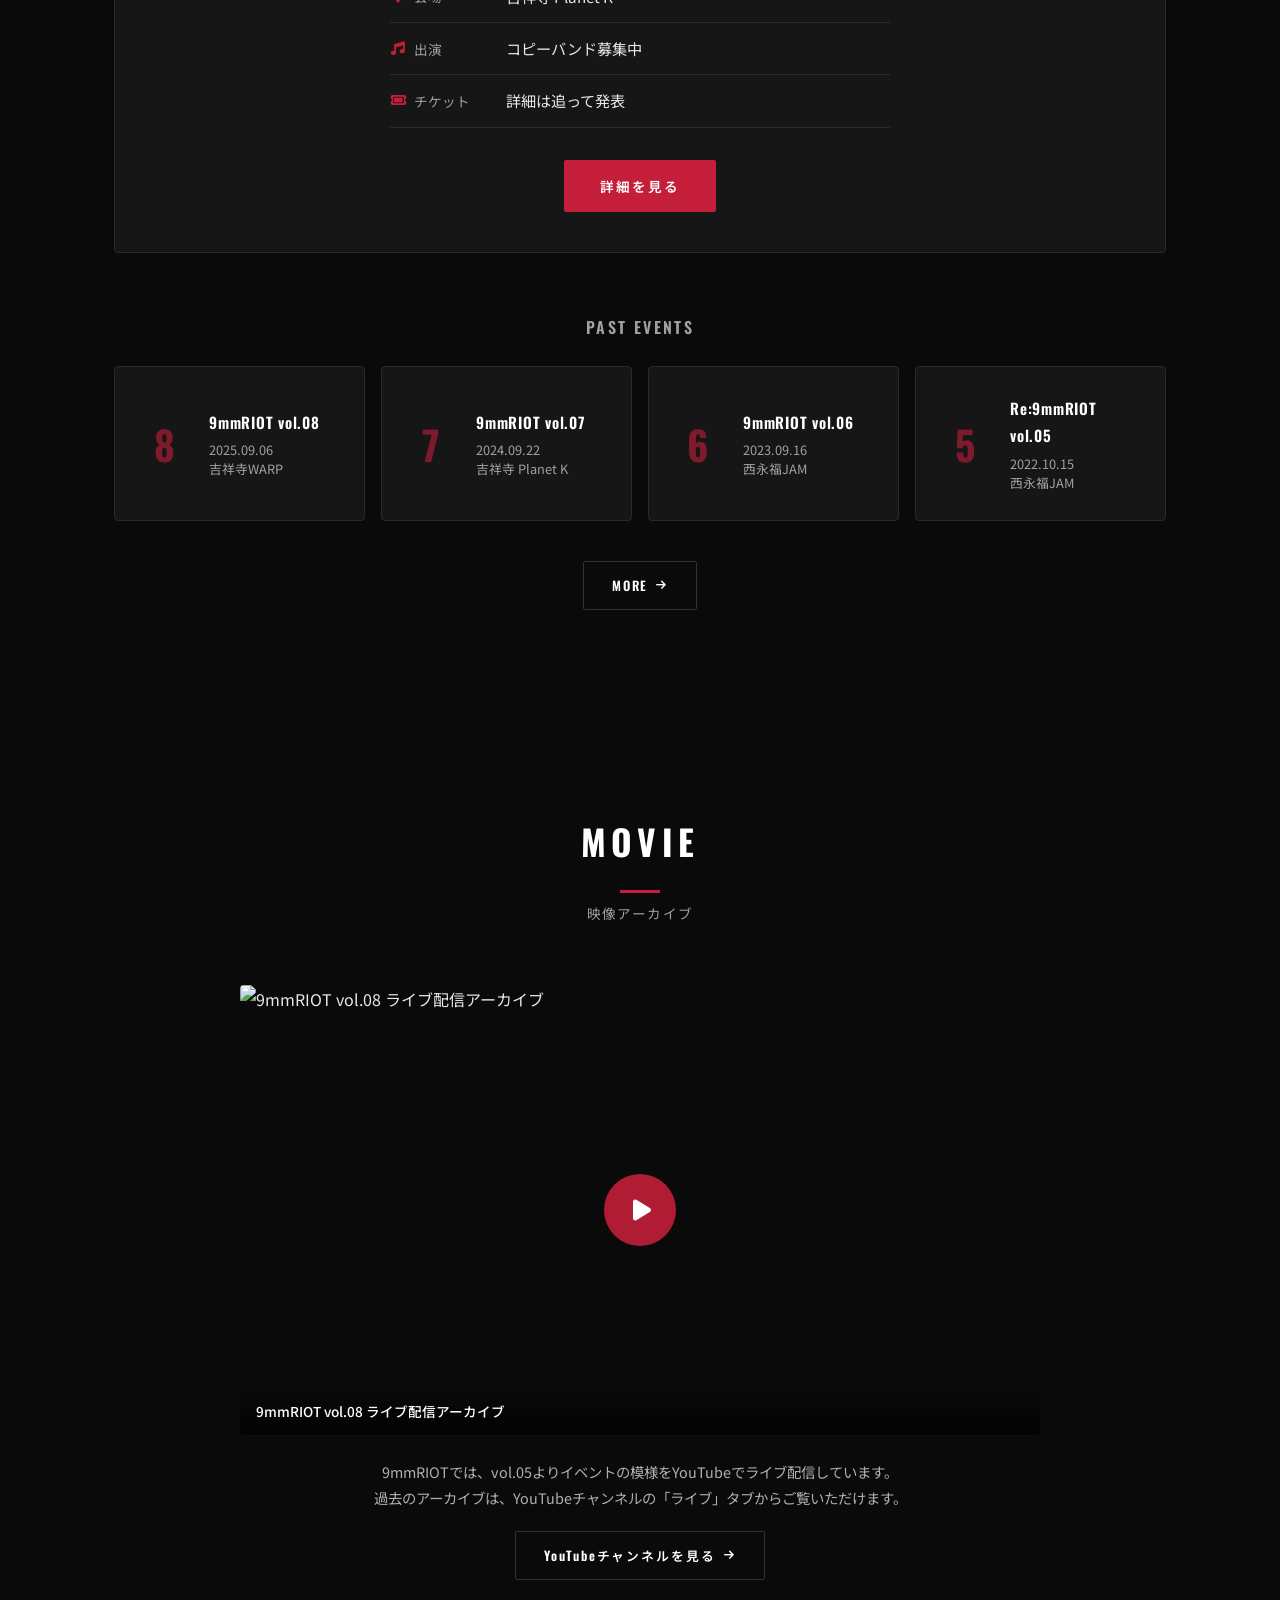
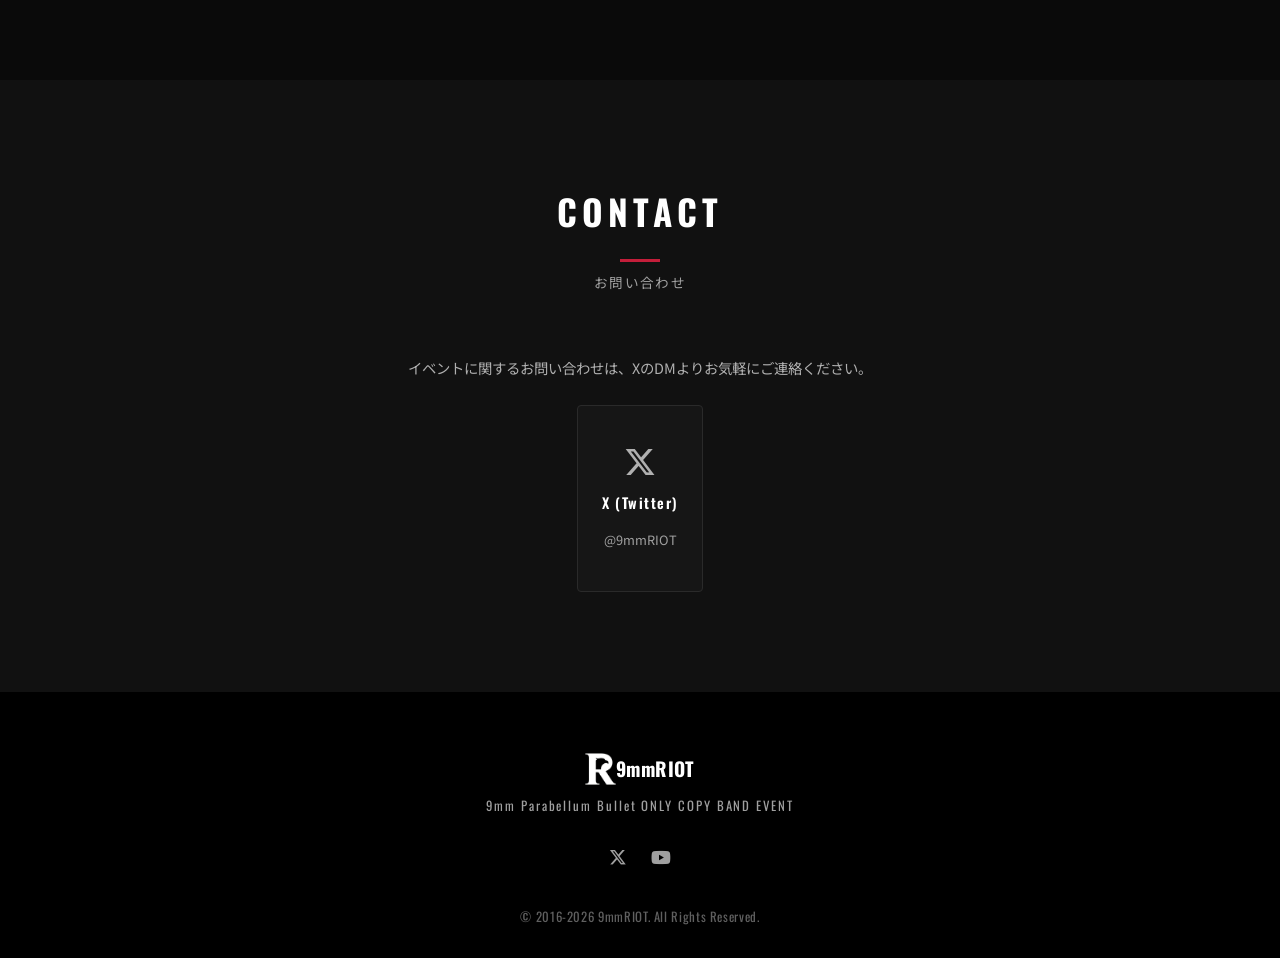
==== commit 8937c38f: "募集開始時の変更を事前準備（4/19マージ用） - 告知「4/19〜」→「募集受付中」に変更 - エントリーフォーム・DMボタン有効化（フォームURLは仮） - 「募集予定」→「募集中」（TOP・EV" ====
--- a/index.html
+++ b/index.html
@@ -188,7 +188,7 @@
               </div>
               <div class="meta-row">
                 <dt><i class="fa-solid fa-music"></i> 出演</dt>
-                <dd>コピーバンド募集予定</dd>
+                <dd>コピーバンド募集中</dd>
               </div>
               <div class="meta-row">
                 <dt><i class="fa-solid fa-ticket"></i> チケット</dt>
--- a/CSS/style.css
+++ b/CSS/style.css
@@ -2280,6 +2280,14 @@
   text-decoration: underline;
 }
 
+.entry-step-body a.btn {
+  color: var(--color-white);
+}
+
+.entry-step-body a.btn:hover {
+  text-decoration: none;
+}
+
 .entry-step-tip {
   margin-top: 10px;
   padding: 10px 14px;
@@ -2551,6 +2559,13 @@
 
 .entry-cta-sub a:hover {
   text-decoration: underline;
+}
+
+.entry-cta-buttons {
+  display: flex;
+  justify-content: center;
+  gap: 16px;
+  flex-wrap: wrap;
 }
 
 /* ============================================================
